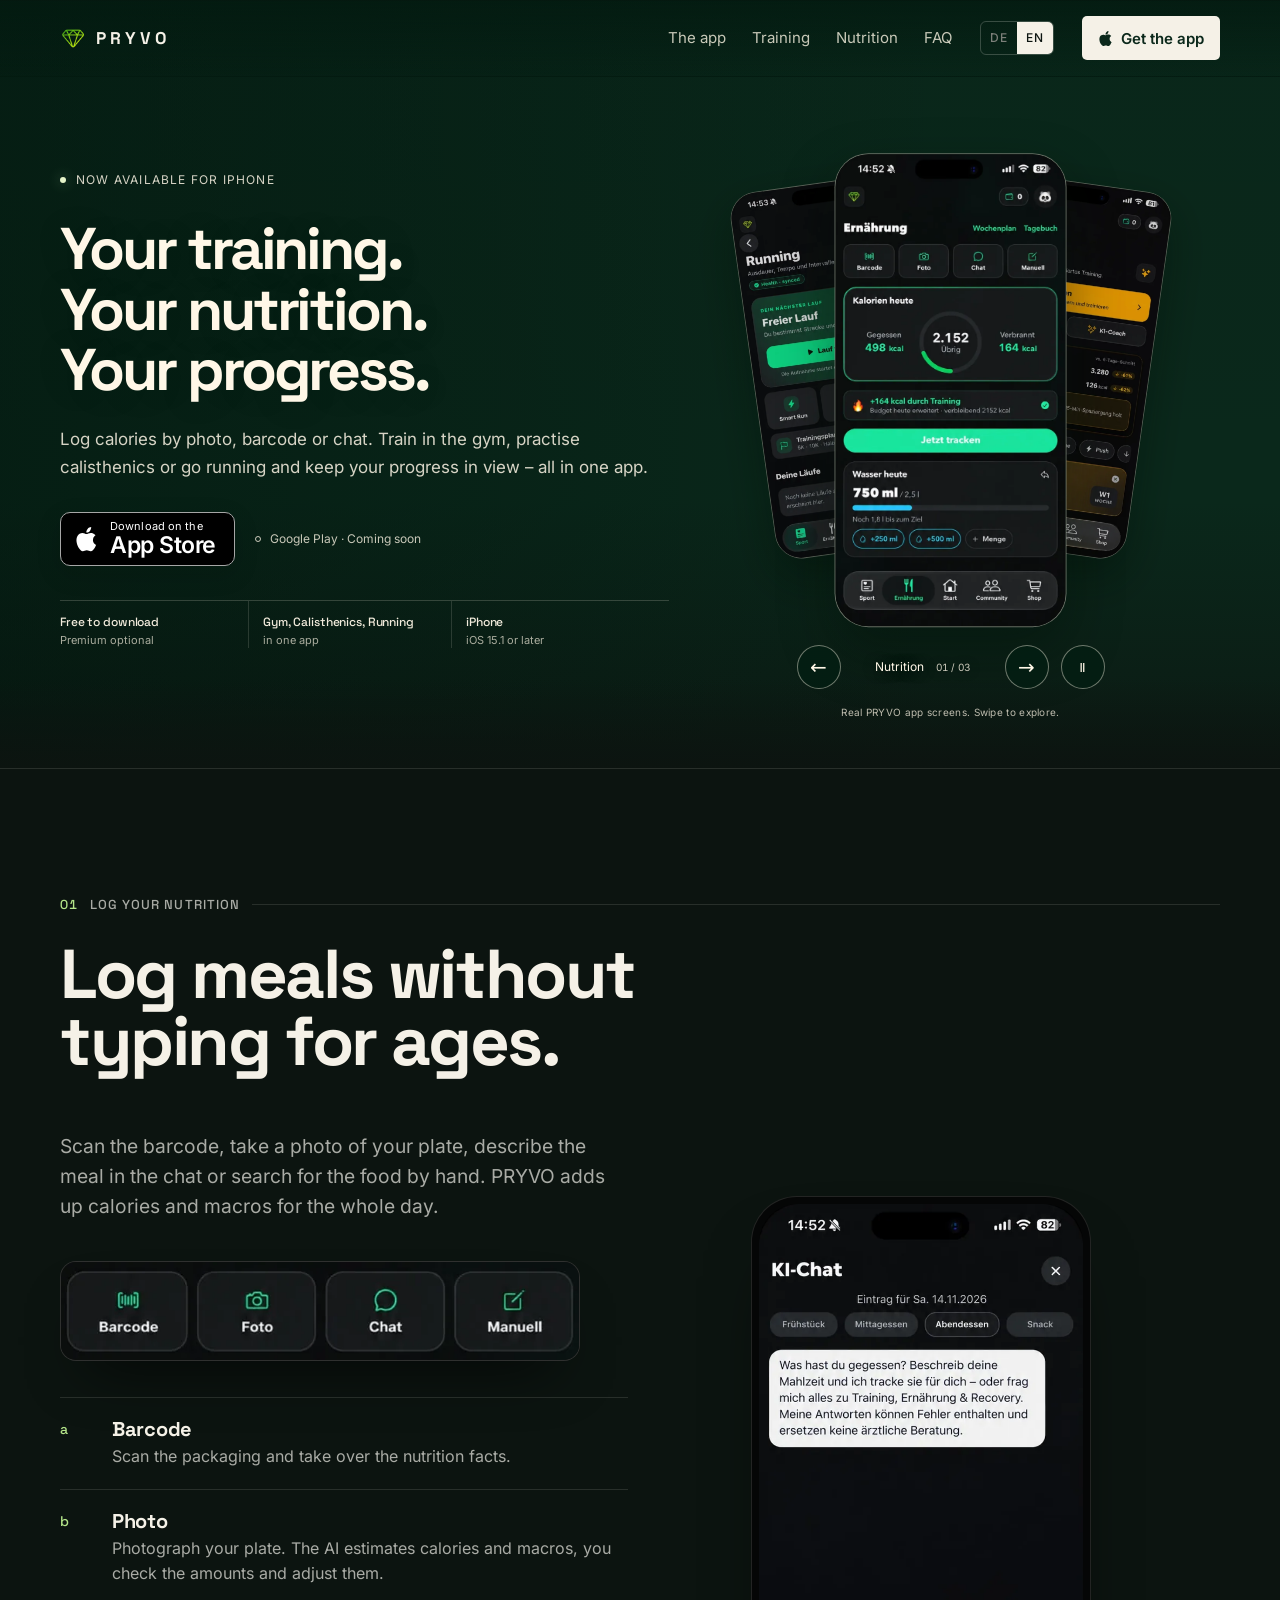
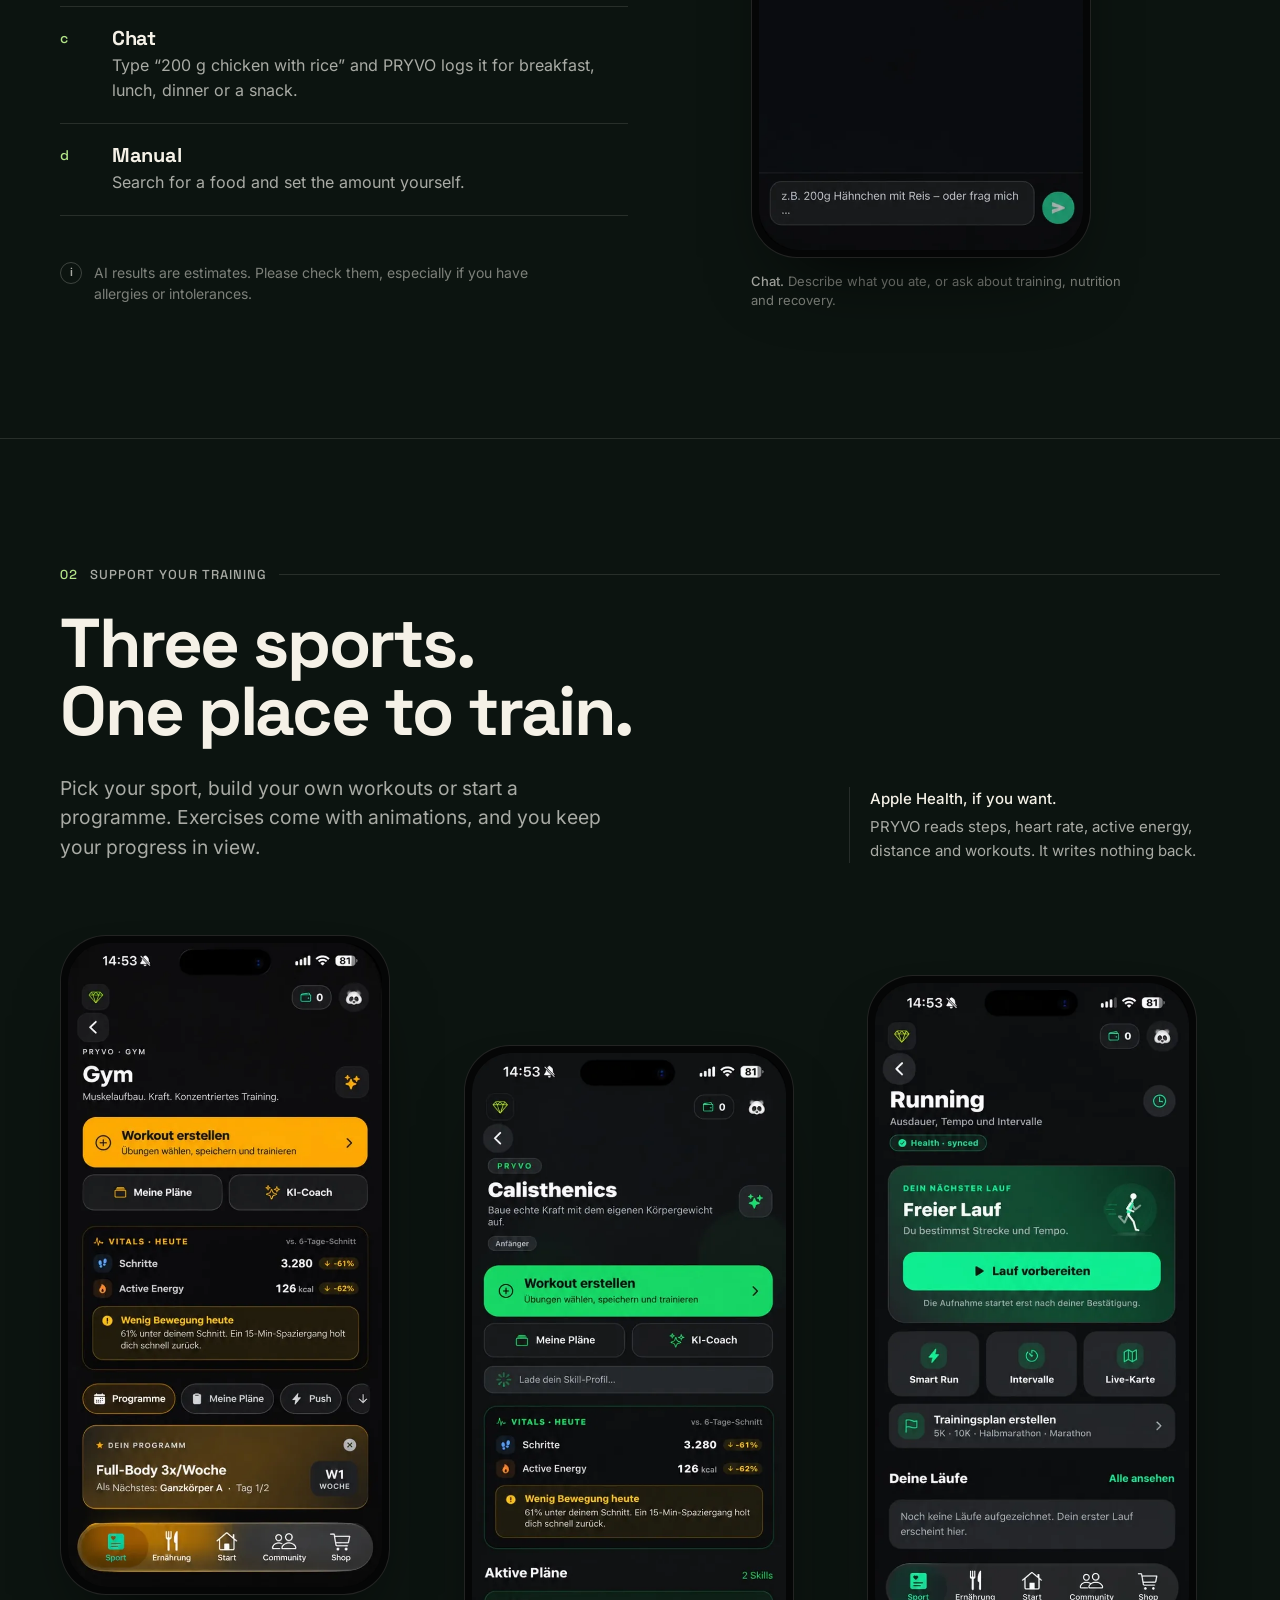
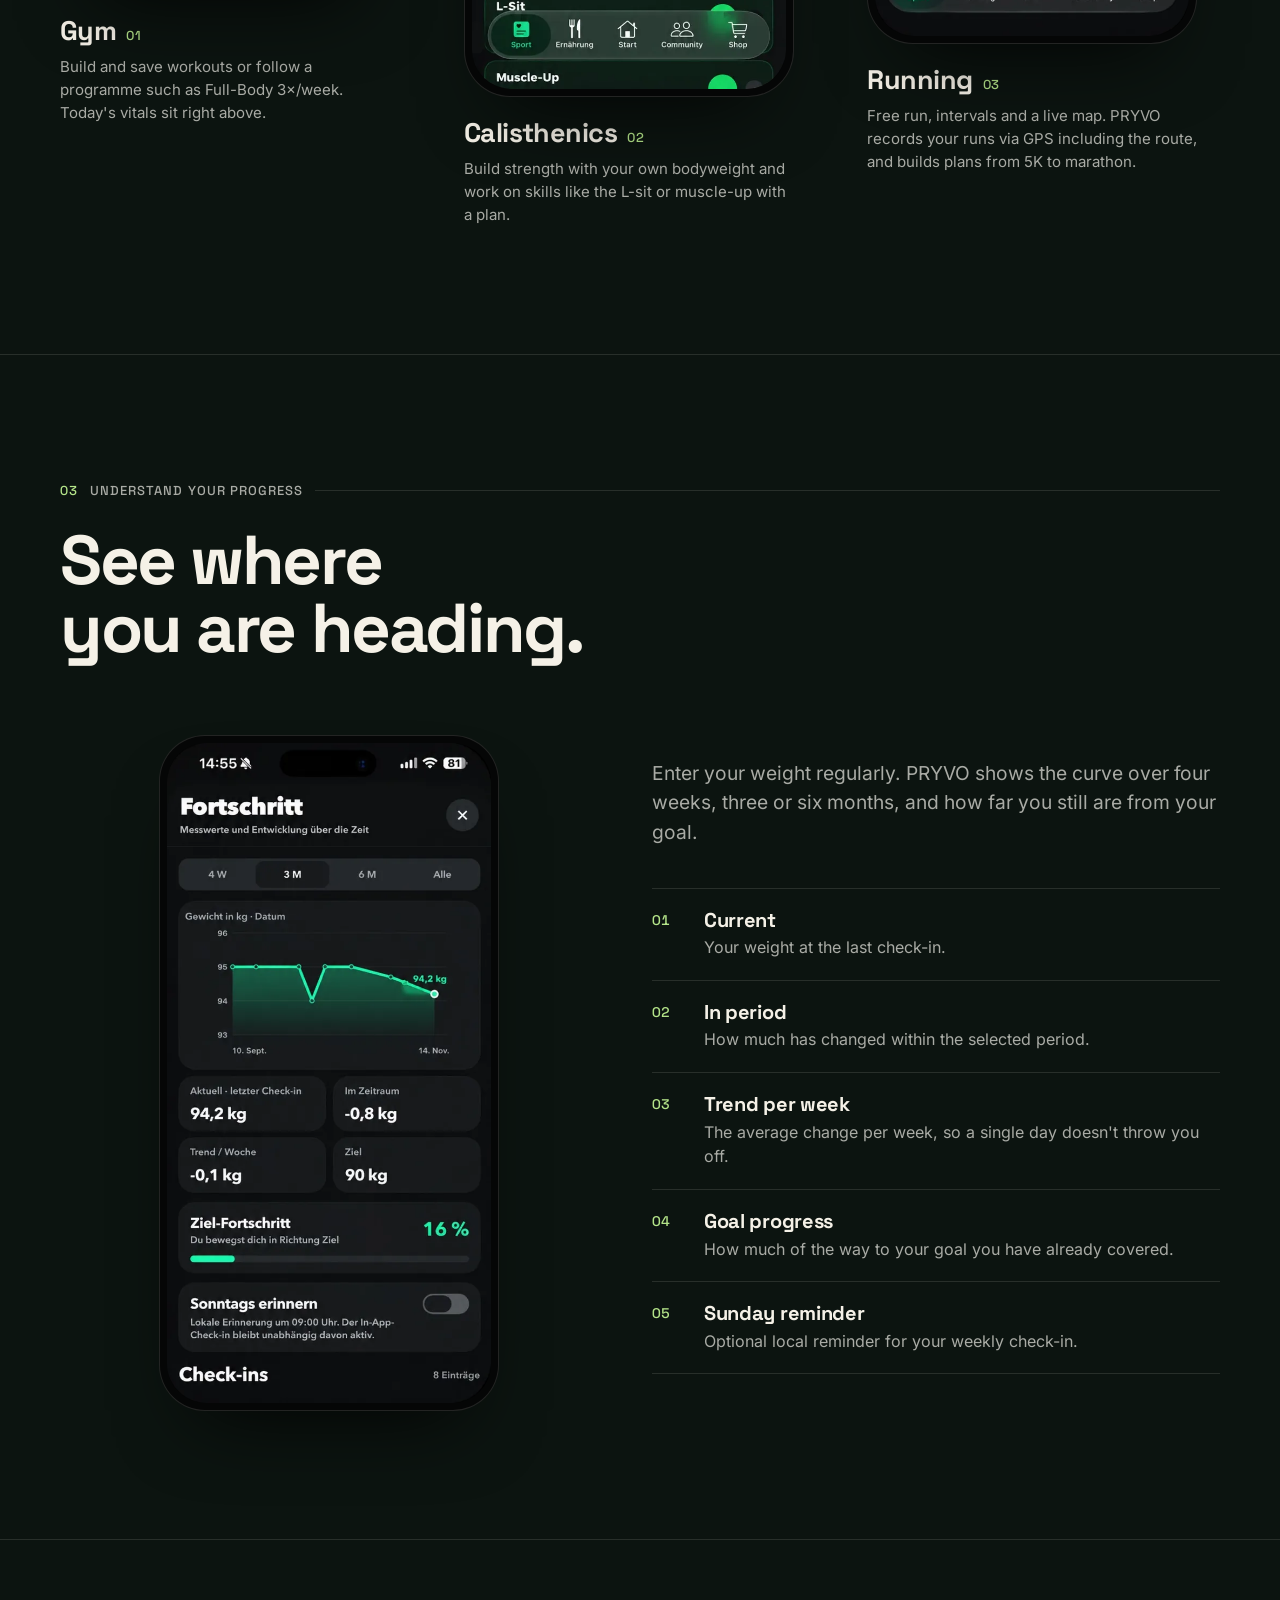
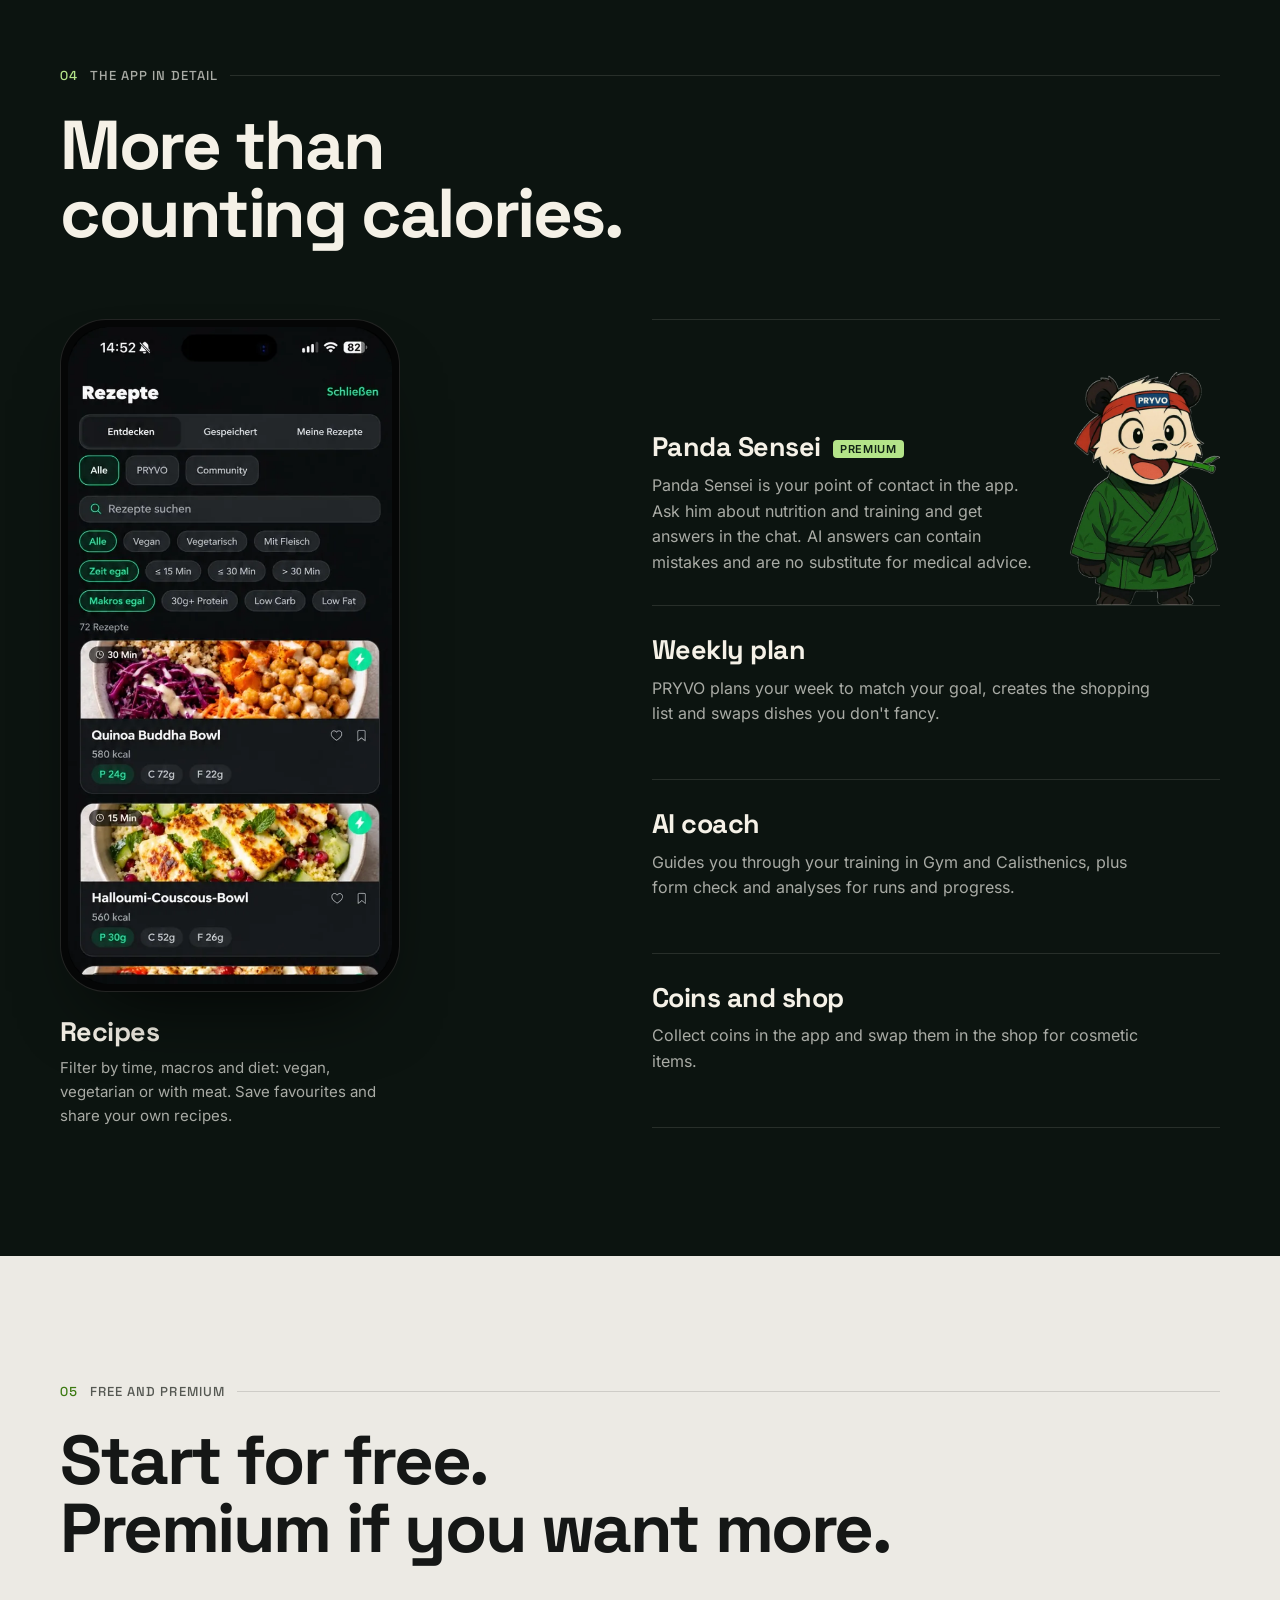
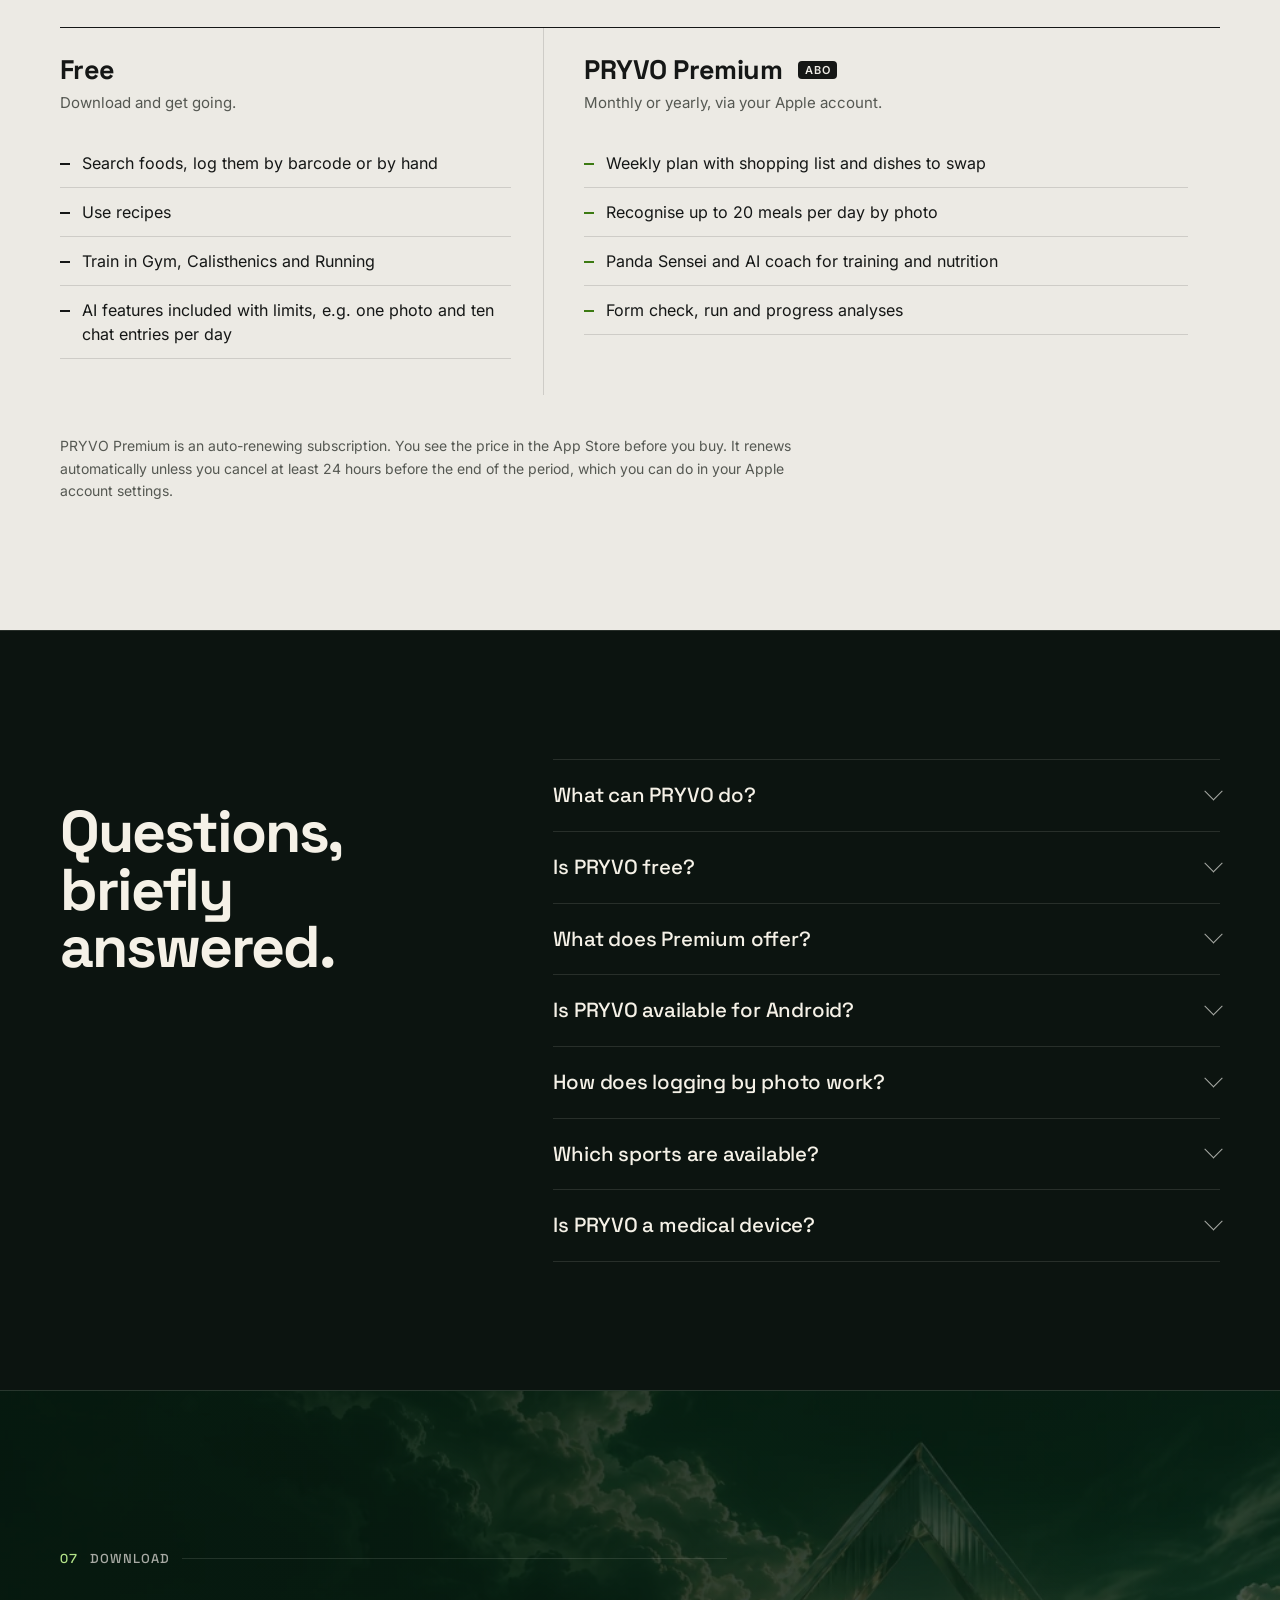
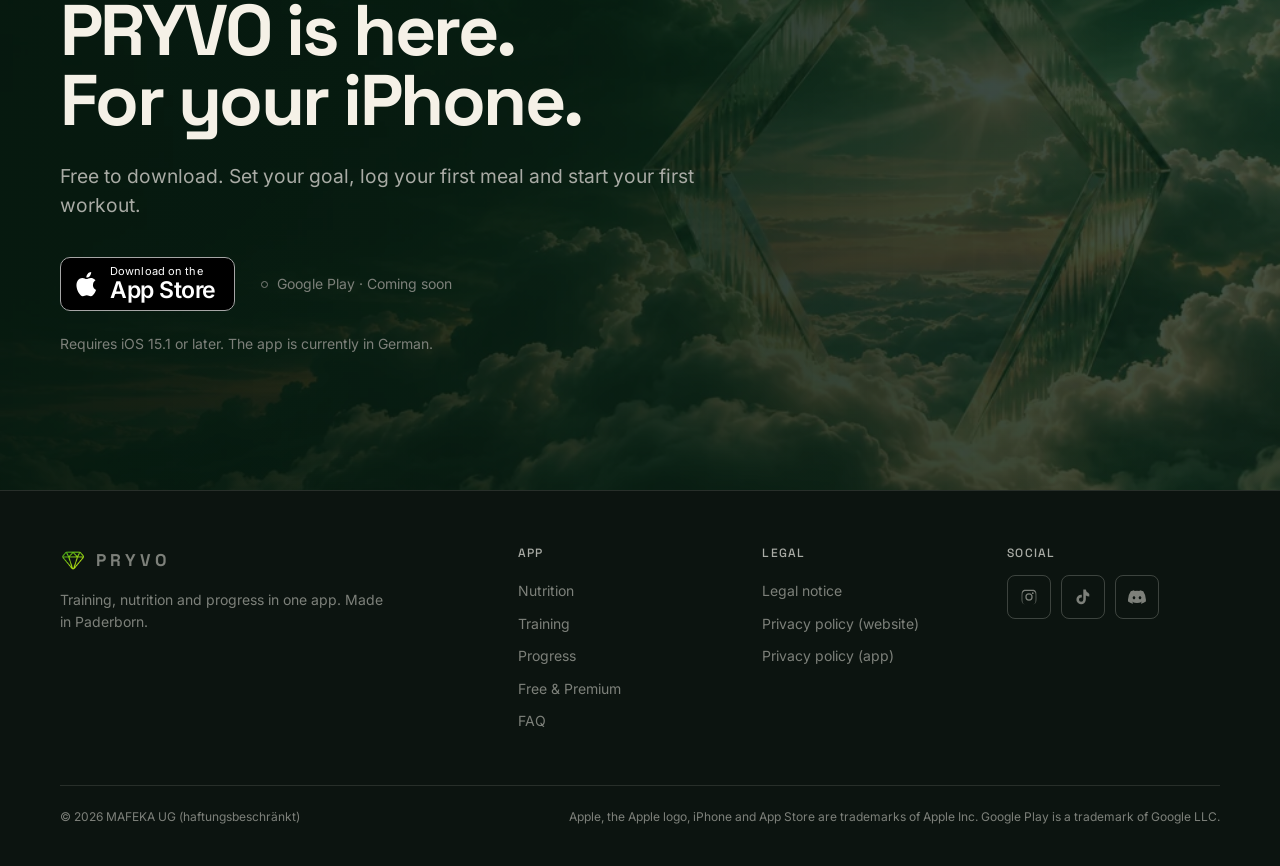
==== en/index.html @ effc39ce "Improve multilingual SEO, canonical URLs and structured app data" ====
<!DOCTYPE html><html lang="en"><head>
<meta charset="UTF-8">
<meta name="viewport" content="width=device-width, initial-scale=1">
<title>PRYVO: Calorie Counter &amp; Workout Planner | iPhone App</title>
<meta name="description" content="Log food by photo, barcode or chat. Train in the gym, practise calisthenics and track your runs and progress. Download PRYVO free for iPhone. App in German.">
<meta name="author" content="MAFEKA UG (haftungsbeschränkt)">
<meta name="theme-color" content="#0a281b">
<meta name="apple-itunes-app" content="app-id=6797687805">



<link rel="preload" as="font" type="font/woff2" href="/assets/fonts/space-grotesk-latin-700-normal.woff2" crossorigin="">
<link rel="preload" as="font" type="font/woff2" href="/assets/fonts/inter-latin-400-normal.woff2" crossorigin="">
<link rel="preload" as="image" href="/assets/img/app/ernaehrung.webp" fetchpriority="high">
<link rel="preload" as="image" href="/assets/img/hero/pryvo-sky-1672.webp" media="(min-width: 861px)" fetchpriority="high">
<link rel="preload" as="image" href="/assets/img/hero/pryvo-sky-1000.webp" media="(max-width: 860px)" fetchpriority="high">
<meta property="og:type" content="website">
<meta property="og:site_name" content="PRYVO">
<meta property="og:url" content="https://pryvo.de/en/">
<meta property="og:title" content="PRYVO: Calorie Counter &amp; Workout Planner | iPhone App">
<meta property="og:description" content="Log food by photo, barcode or chat. Train in the gym, practise calisthenics and track your runs and progress. Download PRYVO free for iPhone. App in German.">
<meta property="og:image" content="https://pryvo.de/assets/img/og-image.jpg">
<meta property="og:image:width" content="1200">
<meta property="og:image:height" content="630">
<meta property="og:image:alt" content="PRYVO app for nutrition, training and progress">
<meta property="og:locale" content="en_US">
<meta property="og:locale:alternate" content="de_DE">
<meta name="twitter:card" content="summary_large_image">
<meta name="twitter:title" content="PRYVO: Calorie Counter &amp; Workout Planner | iPhone App">
<meta name="twitter:description" content="Log food by photo, barcode or chat. Train in the gym, practise calisthenics and track your runs and progress. Download PRYVO free for iPhone. App in German.">
<meta name="twitter:image" content="https://pryvo.de/assets/img/og-image.jpg">
<link rel="icon" type="image/webp" href="/assets/img/logo.webp">
<link rel="apple-touch-icon" href="/assets/img/apple-touch-icon.png">
<script type="application/ld+json">
{
  "@context": "https://schema.org",
  "@graph": [
    {
      "@type": "Organization",
      "@id": "https://pryvo.de/#org",
      "name": "PRYVO",
      "legalName": "MAFEKA UG (haftungsbeschränkt)",
      "url": "https://pryvo.de/",
      "logo": "https://pryvo.de/assets/img/logo.png",
      "sameAs": [
        "https://www.instagram.com/pryvo.app/",
        "https://www.tiktok.com/@pryvo.app",
        "https://apps.apple.com/de/app/pryvo/id6797687805"
      ]
    },
    {
      "@type": "WebSite",
      "@id": "https://pryvo.de/#website",
      "url": "https://pryvo.de/",
      "name": "PRYVO",
      "inLanguage": [
        "de-DE",
        "en"
      ],
      "publisher": {
        "@id": "https://pryvo.de/#org"
      }
    },
    {
      "@type": "MobileApplication",
      "@id": "https://pryvo.de/#app",
      "name": "PRYVO",
      "alternateName": "PRYVO – Kalorien, Training & KI-Coach",
      "operatingSystem": "iOS 15.1+",
      "applicationCategory": "HealthApplication",
      "description": "Log calories and meals and train in the gym, calisthenics or running. PRYVO brings nutrition, training and progress into one iPhone app. The app is currently in German.",
      "url": "https://pryvo.de/",
      "downloadUrl": "https://apps.apple.com/de/app/pryvo/id6797687805",
      "installUrl": "https://apps.apple.com/de/app/pryvo/id6797687805",
      "image": "https://pryvo.de/assets/img/og-image.jpg",
      "screenshot": [
        "https://pryvo.de/assets/img/app/ernaehrung.webp",
        "https://pryvo.de/assets/img/app/gym.webp",
        "https://pryvo.de/assets/img/app/fortschritt.webp"
      ],
      "offers": {
        "@type": "Offer",
        "price": "0",
        "priceCurrency": "EUR"
      },
      "publisher": {
        "@id": "https://pryvo.de/#org"
      },
      "inLanguage": "de"
    },
    {
      "@type": "WebPage",
      "@id": "https://pryvo.de/en/#webpage",
      "url": "https://pryvo.de/en/",
      "name": "PRYVO: Calorie Counter & Workout Planner | iPhone App",
      "description": "Log food by photo, barcode or chat. Train in the gym, practise calisthenics and track your runs and progress. Download PRYVO free for iPhone. App in German.",
      "inLanguage": "en",
      "isPartOf": {
        "@id": "https://pryvo.de/#website"
      },
      "about": {
        "@id": "https://pryvo.de/#app"
      },
      "publisher": {
        "@id": "https://pryvo.de/#org"
      }
    },
    {
      "@type": "FAQPage",
      "@id": "https://pryvo.de/en/#faq",
      "inLanguage": "en",
      "mainEntity": [
        {
          "@type": "Question",
          "name": "What can PRYVO do?",
          "acceptedAnswer": {
            "@type": "Answer",
            "text": "PRYVO brings nutrition and training into one app. You log meals by barcode, photo, chat or by hand, train in Gym, Calisthenics or Running and see how your weight and goals develop."
          }
        },
        {
          "@type": "Question",
          "name": "Is PRYVO free?",
          "acceptedAnswer": {
            "@type": "Answer",
            "text": "Yes. PRYVO is free to download. Searching foods, logging by barcode or by hand, using recipes and training work without a subscription. AI features are included with limits, for example one photo and ten chat entries per day."
          }
        },
        {
          "@type": "Question",
          "name": "What does Premium offer?",
          "acceptedAnswer": {
            "@type": "Answer",
            "text": "The weekly plan with shopping list and dishes to swap, recognition of up to 20 meals per day by photo, Panda Sensei and the AI coach for training and nutrition, plus form check, run and progress analyses. Premium is a monthly or yearly subscription; you see the price in the App Store before you buy."
          }
        },
        {
          "@type": "Question",
          "name": "Is PRYVO available for Android?",
          "acceptedAnswer": {
            "@type": "Answer",
            "text": "PRYVO is currently available for iPhone. The Android version for Google Play is coming soon."
          }
        },
        {
          "@type": "Question",
          "name": "How does logging by photo work?",
          "acceptedAnswer": {
            "@type": "Answer",
            "text": "You take a photo of your plate, the AI recognises the meal and estimates calories and macros. The result is an estimate: check the amounts and adjust them if needed, especially if you have allergies or intolerances. One photo per day is included for free, up to 20 with Premium."
          }
        },
        {
          "@type": "Question",
          "name": "Which sports are available?",
          "acceptedAnswer": {
            "@type": "Answer",
            "text": "Currently Gym, Calisthenics and Running. PRYVO records runs via GPS including the route."
          }
        },
        {
          "@type": "Question",
          "name": "Is PRYVO a medical device?",
          "acceptedAnswer": {
            "@type": "Answer",
            "text": "No. PRYVO is not a medical device and does not replace medical advice. Please note: the app itself is currently in German."
          }
        }
      ]
    }
  ]
}
</script>
<style>
@font-face{font-family:'Space Grotesk';src:url('/assets/fonts/space-grotesk-latin-500-normal.woff2') format('woff2');font-weight:500;font-display:swap}
@font-face{font-family:'Space Grotesk';src:url('/assets/fonts/space-grotesk-latin-700-normal.woff2') format('woff2');font-weight:700;font-display:swap}
@font-face{font-family:'Inter';src:url('/assets/fonts/inter-latin-400-normal.woff2') format('woff2');font-weight:400;font-display:swap}
@font-face{font-family:'Inter';src:url('/assets/fonts/inter-latin-500-normal.woff2') format('woff2');font-weight:500;font-display:swap}
@font-face{font-family:'Inter';src:url('/assets/fonts/inter-latin-600-normal.woff2') format('woff2');font-weight:600;font-display:swap}

:root{
  --bg:#0e0f0f;--bg2:#141615;--panel:#191b1a;
  --ink:#eceae4;--ink2:#a9aba5;--ink3:#7d807a;
  --rule:rgba(236,234,228,.12);--rule2:rgba(236,234,228,.22);
  --green:#9be15d;--green-ink:#0e1a05;
  --paper:#eceae4;--paper-ink:#151716;--paper-ink2:#555852;--paper-rule:rgba(21,23,22,.14);
  --wrap:1240px;--gut:clamp(20px,4vw,40px);
  --display:'Space Grotesk',system-ui,sans-serif;--text:'Inter',system-ui,-apple-system,sans-serif;
}
*{box-sizing:border-box;margin:0;padding:0}
html{scroll-behavior:smooth;-webkit-text-size-adjust:100%}
body{background:var(--bg);color:var(--ink);font-family:var(--text);font-size:17px;line-height:1.6;-webkit-font-smoothing:antialiased;text-rendering:optimizeLegibility}
img{display:block;max-width:100%;height:auto}
a{color:inherit}
:focus-visible{outline:2px solid var(--green);outline-offset:3px;border-radius:4px}
.skip{position:absolute;left:-9999px;top:8px;background:var(--green);color:var(--green-ink);padding:10px 14px;border-radius:6px;z-index:100;font-weight:600;text-decoration:none}
.skip:focus{left:12px}
.wrap{max-width:var(--wrap);margin:0 auto;padding:0 var(--gut)}
.grid{display:grid;grid-template-columns:repeat(12,minmax(0,1fr));column-gap:24px}

/* type */
.label{display:flex;align-items:baseline;gap:12px;font:500 13px/1.2 var(--display);letter-spacing:.08em;text-transform:uppercase;color:var(--ink2)}
.label b{font-weight:500;color:var(--green);font-variant-numeric:tabular-nums}
.label::after{content:"";flex:1;height:1px;background:var(--rule);transform:translateY(-4px)}
h1,h2,h3{font-family:var(--display);font-weight:700;letter-spacing:-.035em;line-height:.98}
h2{font-size:clamp(38px,5.4vw,76px);margin-top:28px}
h3{font-size:clamp(22px,2.1vw,28px);letter-spacing:-.02em;line-height:1.1}
.lead{font-size:clamp(18px,1.5vw,20px);line-height:1.55;color:var(--ink2);max-width:34em}
.cap{font-size:13px;line-height:1.45;color:var(--ink3);margin-top:14px;max-width:30em}
.cap strong{color:var(--ink2);font-weight:500}
.tag{display:inline-block;font:600 11px/1 var(--text);letter-spacing:.06em;text-transform:uppercase;color:var(--green-ink);background:var(--green);padding:4px 7px 3px;border-radius:4px;vertical-align:3px;margin-left:6px}

/* header */
.top{position:sticky;top:0;z-index:50;background:var(--bg);border-bottom:1px solid transparent;transition:border-color .3s}
.top.scrolled{border-bottom-color:var(--rule)}
.top .wrap{display:flex;align-items:center;gap:28px;height:68px}
.brand{display:flex;align-items:center;gap:10px;text-decoration:none;font:700 17px/1 var(--display);letter-spacing:.24em}
.brand img{width:26px;height:26px}
.nav{display:flex;gap:26px;margin-left:auto}
.nav a{text-decoration:none;font-size:15px;color:var(--ink2);padding:6px 0;position:relative;transition:color .2s}
.nav a::after{content:"";position:absolute;left:0;right:0;bottom:0;height:1px;background:var(--green);transform:scaleX(0);transform-origin:left;transition:transform .25s}
.nav a:hover,.nav a:focus-visible{color:var(--ink)}
.nav a:hover::after{transform:scaleX(1)}
.lang{display:flex;border:1px solid var(--rule2);border-radius:6px;overflow:hidden}
.lang button{background:none;border:0;color:var(--ink3);font:500 12px/1 var(--text);letter-spacing:.06em;padding:8px 9px;cursor:pointer;min-width:36px;min-height:32px}
.lang button[aria-pressed="true"]{background:var(--ink);color:var(--bg)}
.btn{display:inline-flex;align-items:center;gap:8px;background:var(--green);color:var(--green-ink);font:600 15px/1 var(--text);text-decoration:none;padding:12px 16px;border-radius:8px;min-height:44px;transition:background .2s,transform .2s}
.btn:hover{background:#b2ec7d}
.btn svg{width:15px;height:15px}
.m-extra{display:none}
.menu-btn{display:none;margin-left:auto;background:none;border:1px solid var(--rule2);color:var(--ink);border-radius:8px;width:44px;height:44px;cursor:pointer}
.menu-btn span{display:block;width:18px;height:1.5px;background:currentColor;margin:4px auto;transition:transform .25s}
.menu-btn[aria-expanded="true"] span:first-child{transform:translateY(2.75px) rotate(45deg)}
.menu-btn[aria-expanded="true"] span:last-child{transform:translateY(-2.75px) rotate(-45deg)}

/* app store badge + android status */
.store{display:flex;flex-wrap:wrap;align-items:center;gap:14px 26px}
.badge{display:inline-flex;align-items:center;gap:10px;background:#000;color:#fff;border:1px solid #a6a6a6;border-radius:10px;padding:8px 18px 8px 13px;text-decoration:none;min-height:54px;transition:border-color .2s,transform .2s}
.badge:hover{border-color:#fff}
.badge svg{width:26px;height:30px;fill:#fff;flex:none}
.badge span{display:flex;flex-direction:column;font-family:-apple-system,'SF Pro Display','Inter',sans-serif;line-height:1}
.badge small{font-size:11px;letter-spacing:.01em}
.badge strong{font-size:23px;font-weight:600;letter-spacing:-.02em;margin-top:2px}
.android{display:flex;align-items:center;gap:9px;font-size:14px;color:var(--ink3)}
.android i{width:7px;height:7px;border-radius:50%;border:1.5px solid var(--ink3);flex:none}

/* phones */
.phone{position:relative;background:#050606;border:1px solid rgba(236,234,228,.13);border-radius:clamp(30px,3.6vw,46px);padding:clamp(5px,.55vw,8px);box-shadow:0 40px 80px -40px rgba(0,0,0,.9)}
.phone img{width:100%;border-radius:calc(clamp(30px,3.6vw,46px) - clamp(5px,.55vw,8px))}
.detail{border-radius:16px;overflow:hidden;border:1px solid rgba(236,234,228,.13);background:#121413;box-shadow:0 30px 60px -30px rgba(0,0,0,.9)}

/* hero */
.hero{padding:clamp(48px,7vw,96px) 0 clamp(72px,9vw,128px)}
.hero .grid{align-items:center}
.hero-txt{grid-column:1/9}
.kicker{display:flex;align-items:center;gap:10px;font-size:14px;color:var(--ink2);margin-bottom:28px}
.kicker i{width:8px;height:8px;border-radius:50%;background:var(--green)}
h1{font-size:clamp(44px,5.7vw,86px)}
h1 span{display:block}
h1 span:last-child{color:var(--green)}
.hero .lead{margin:30px 0 40px}
.facts{display:grid;grid-template-columns:repeat(3,auto);justify-content:start;gap:0;margin-top:52px;border-top:1px solid var(--rule)}
.facts div{padding:16px 28px 0 0;margin-right:28px;font-size:14px;color:var(--ink3);line-height:1.4;border-right:1px solid var(--rule)}
.facts div:last-child{border-right:0}
.facts b{display:block;font:500 15px/1.3 var(--display);color:var(--ink);letter-spacing:-.01em;margin-bottom:2px}
.hero-media{grid-column:9/13;position:relative;padding:0 0 70px}
.hero-media .phone{width:min(100%,370px);margin-left:auto}
.hero-media .detail{position:absolute;left:-40%;bottom:0;width:86%}
.hero-media .cap{position:absolute;right:0;bottom:-46px;text-align:right}

/* chapters */
.chapter{padding:clamp(80px,10vw,150px) 0;border-top:1px solid var(--rule)}
.ch-head{grid-column:1/13}
.rows{list-style:none;border-top:1px solid var(--rule)}
.rows li{display:grid;grid-template-columns:36px 1fr;gap:4px 16px;padding:20px 0;border-bottom:1px solid var(--rule)}
.rows li>span{font:500 14px/1.6 var(--display);color:var(--green);font-variant-numeric:tabular-nums}
.rows h3{font-size:20px;letter-spacing:-.015em}
.rows p{grid-column:2;color:var(--ink2);font-size:16px;line-height:1.55}

/* 01 */
.c1 .ch-txt{grid-column:1/7;margin-top:56px}
.c1 .ch-txt .detail{margin:0 0 36px;max-width:520px}
.c1 .ch-media{grid-column:8/12;margin-top:120px}
.c1 .ch-media .phone{width:min(100%,340px)}
.note{display:flex;gap:12px;margin-top:28px;padding-top:18px;font-size:14px;color:var(--ink3);line-height:1.5;max-width:34em}
.note::before{content:"i";flex:none;width:20px;height:20px;border:1px solid var(--rule2);border-radius:50%;font:600 11px/18px var(--text);text-align:center;color:var(--ink2)}

/* 02 */
.c2 .lead{grid-column:1/7;margin-top:28px}
.c2 .aside{grid-column:9/13;margin-top:34px;font-size:15px;color:var(--ink2);border-left:1px solid var(--rule);padding-left:20px;align-self:end}
.c2 .aside strong{display:block;color:var(--ink);font-weight:500;margin-bottom:4px}
.sports{grid-column:1/13;display:grid;grid-template-columns:repeat(3,1fr);gap:clamp(24px,4vw,64px);margin-top:72px;align-items:start}
.sports figure:nth-child(2){margin-top:110px}
.sports figure:nth-child(3){margin-top:40px}
.sports .phone{width:min(100%,330px)}
.sports figcaption{margin-top:22px;max-width:330px}
.sports figcaption h3{display:flex;align-items:baseline;gap:10px}
.sports figcaption h3 small{font:500 13px/1 var(--display);color:var(--green);letter-spacing:.04em}
.sports figcaption p{color:var(--ink2);font-size:15px;line-height:1.55;margin-top:8px}

/* 03 */
.c3 .split{grid-column:1/13;display:grid;grid-template-columns:repeat(12,minmax(0,1fr));column-gap:24px;margin-top:72px;align-items:start}
.c3 .split .phone{grid-column:2/6;width:min(100%,340px)}
.c3 .c3txt{grid-column:7/13;margin-top:24px}
.c3 .c3txt .rows{margin-top:40px}

/* detail section */
.c4 .ch-head h2{max-width:11em}
.c4 .recipes{grid-column:1/6;margin-top:72px}
.c4 .recipes .phone{width:min(100%,340px)}
.c4 .side{grid-column:7/13;margin-top:72px;display:grid;gap:0}
.item{padding:30px 0;border-top:1px solid var(--rule)}
.item:last-child{border-bottom:1px solid var(--rule)}
.item p{color:var(--ink2);font-size:16px;margin-top:10px;max-width:32em}
.sensei{display:grid;grid-template-columns:1fr 150px;gap:24px;align-items:end}
.sensei img{width:150px;margin-bottom:-30px}
.recipes-txt{margin-top:26px;max-width:340px}
.recipes-txt p{color:var(--ink2);font-size:15px;margin-top:8px}

/* light section */
.paper{background:var(--paper);color:var(--paper-ink);padding:clamp(80px,10vw,140px) 0}
.paper .label{color:var(--paper-ink2)}
.paper .label b{color:#3c7a12}
.paper .label::after{background:var(--paper-rule)}
.paper h2{max-width:13em}
.plans{grid-column:1/13;display:grid;grid-template-columns:5fr 7fr;margin-top:64px;border-top:1px solid var(--paper-ink)}
.plan{padding:28px 32px 36px 0}
.plan+.plan{padding-left:40px;border-left:1px solid var(--paper-rule)}
.plan h3{display:flex;align-items:center;gap:10px}
.plan .sub{color:var(--paper-ink2);font-size:15px;margin-top:6px}
.plan ul{list-style:none;margin-top:24px}
.plan li{display:grid;grid-template-columns:22px 1fr;padding:12px 0;border-bottom:1px solid var(--paper-rule);font-size:16px;line-height:1.5}
.plan li::before{content:"";width:10px;height:1.5px;background:var(--paper-ink);margin-top:12px}
.plan.pro li::before{background:#3c7a12;height:2px}
.plan .tag{background:var(--paper-ink);color:var(--paper)}
.fine{grid-column:1/9;margin-top:40px;font-size:14px;line-height:1.6;color:var(--paper-ink2)}

/* faq */
.faq .ch-head{grid-column:1/5}
.faq .ch-head h2{font-size:clamp(38px,4.6vw,64px)}
.faq-list{grid-column:6/13;border-top:1px solid var(--rule)}
details{border-bottom:1px solid var(--rule)}
summary{list-style:none;cursor:pointer;display:flex;justify-content:space-between;align-items:center;gap:20px;padding:22px 0;font:500 clamp(18px,1.6vw,21px)/1.3 var(--display);letter-spacing:-.01em;min-height:44px}
summary::-webkit-details-marker{display:none}
summary::after{content:"";flex:none;width:12px;height:12px;border-right:1.5px solid var(--ink2);border-bottom:1.5px solid var(--ink2);transform:rotate(45deg) translate(-3px,-3px);transition:transform .25s}
details[open] summary::after{transform:rotate(225deg) translate(-3px,-3px)}
summary:hover{color:var(--green)}
details p{color:var(--ink2);padding:0 40px 24px 0;max-width:40em}

/* closing */
.closing{padding:clamp(80px,10vw,150px) 0 clamp(60px,8vw,110px);border-top:1px solid var(--rule)}
.closing .grid{align-items:center}
.closing .cl-txt{grid-column:1/8}
.closing h2{font-size:clamp(44px,5.6vw,84px)}
.closing .lead{margin:26px 0 36px}
.closing .small{margin-top:22px;font-size:14px;color:var(--ink3)}
.gem-stage{grid-column:8/13;position:relative;aspect-ratio:1/1;display:flex;align-items:center;justify-content:center}
.gem-stage canvas{position:absolute;inset:0;width:100%;height:100%;display:none}
.gem-stage.gl canvas{display:block}
.gem-stage.gl svg{display:none}
.gem-stage svg{position:relative;width:78%;height:78%;overflow:visible}

/* footer */
footer{border-top:1px solid var(--rule);padding:56px 0 40px;font-size:14px;color:var(--ink3)}
.f-grid{display:grid;grid-template-columns:2fr 1fr 1fr 1fr;gap:32px}
footer h4{font:500 12px/1 var(--display);letter-spacing:.1em;text-transform:uppercase;color:var(--ink2);margin-bottom:16px}
footer nav a,footer .f-col a{display:block;text-decoration:none;padding:5px 0;color:var(--ink3);transition:color .2s}
footer a:hover{color:var(--ink)}
.f-brand p{margin-top:16px;max-width:24em;line-height:1.55}
.socials{display:flex;gap:10px}
.socials a{display:flex!important;align-items:center;justify-content:center;width:44px;height:44px;border:1px solid var(--rule2);border-radius:8px;padding:0!important}
.socials svg{width:18px;height:18px;fill:currentColor}
.f-bottom{display:flex;flex-wrap:wrap;justify-content:space-between;gap:12px;margin-top:48px;padding-top:22px;border-top:1px solid var(--rule);font-size:12px;line-height:1.5}

/* reveal */
.rv{opacity:0;transform:translateY(16px);transition:opacity .7s ease,transform .7s cubic-bezier(.2,.7,.2,1)}
.rv.in{opacity:1;transform:none}
.rv.d1{transition-delay:.08s}.rv.d2{transition-delay:.16s}
@media (prefers-reduced-motion:reduce){
  html{scroll-behavior:auto}
  .rv{opacity:1;transform:none;transition:none}
  *{transition:none!important}
}

/* responsive */
@media (max-width:1080px){
  .nav{gap:18px}
  .hero-txt{grid-column:1/13}
  .hero-media{grid-column:1/13;margin-top:64px;padding-bottom:0;display:grid;grid-template-columns:repeat(12,minmax(0,1fr));column-gap:24px;align-items:end}
  .hero-media .phone{grid-column:5/11;grid-row:1;width:100%;margin:0}
  .hero-media .detail{position:static;grid-column:1/7;grid-row:1;width:auto;margin-bottom:48px;z-index:2;margin-right:-30%}
  .hero-media .cap{position:static;grid-column:1/13;text-align:left;margin-top:18px}
  .c1 .ch-txt{grid-column:1/8}
  .c1 .ch-media{grid-column:8/13;margin-top:180px}
  .c2 .lead{grid-column:1/10}
  .c2 .aside{grid-column:1/10}
  .c3 .split .phone{grid-column:1/6}
  .c3 .c3txt{grid-column:7/13;margin-top:0}
  .c4 .recipes{grid-column:1/6}
  .faq .ch-head,.faq-list{grid-column:1/13}
  .faq-list{margin-top:44px}
}
@media (max-width:860px){
  .nav,.top .btn,.top .lang{display:none}
  .menu-btn{display:block}
  .top.open .nav{display:flex;flex-direction:column;gap:0;position:absolute;left:0;right:0;top:68px;background:var(--bg);border-bottom:1px solid var(--rule);padding:8px var(--gut) 20px}
  .top.open .nav a{padding:14px 0;font-size:18px;border-bottom:1px solid var(--rule)}
  .top.open .nav a::after{display:none}
  .top.open .m-extra{display:flex}
  .m-extra{display:none;align-items:center;justify-content:space-between;padding-top:18px}
  .m-extra .lang{display:flex}
  .c1 .ch-txt,.c1 .ch-media{grid-column:1/13}
  .c1 .ch-media{margin-top:56px}
  .c1 .ch-media .phone{margin:0 auto}
  .sports{display:flex;overflow-x:auto;scroll-snap-type:x mandatory;scroll-padding-inline:var(--gut);gap:20px;margin:56px calc(-1*var(--gut)) 0;padding:0 var(--gut) 12px;scrollbar-width:thin}
  .sports figure{flex:0 0 74%;scroll-snap-align:start;margin-top:0!important}
  .c3 .split .phone,.c3 .c3txt{grid-column:1/13}
  .c3 .split .phone{width:min(78%,330px);margin:0 auto}
  .c3 .c3txt{margin-top:48px}
  .c4 .recipes,.c4 .side{grid-column:1/13}
  .c4 .recipes .phone{width:min(80%,340px)}
  .plans{grid-template-columns:1fr}
  .plan+.plan{padding-left:0;border-left:0;border-top:1px solid var(--paper-rule)}
  .fine{grid-column:1/13}
  .closing .cl-txt,.gem-stage{grid-column:1/13}
  .gem-stage{max-width:380px;width:100%;margin:40px auto 0}
  .f-grid{grid-template-columns:1fr 1fr}
  .f-brand{grid-column:1/3}
}
@media (max-width:560px){
  body{font-size:16px}
  .facts{grid-template-columns:1fr;border-top:0}
  .facts div{border-right:0;border-top:1px solid var(--rule);padding:12px 0;margin:0}
  .hero-media .phone{grid-column:3/13}
  .hero-media .detail{grid-column:1/9;margin-right:-40%}
  .sports figure{flex-basis:82%}
  .sensei{grid-template-columns:1fr 96px}
  .sensei img{width:96px;margin-bottom:-30px}
  .badge strong{font-size:21px}
}
</style>
<link rel="stylesheet" href="/assets/css/sky-hero.css?v=20261115-1">
<script src="/assets/js/sky-carousel.js?v=20261115-1" defer=""></script>
<link rel="stylesheet" href="/assets/css/seo-language.css?v=20261116-1"><script src="/assets/js/site-language.js?v=20261116-1" defer=""></script><meta name="robots" content="index,follow,max-image-preview:large"><link rel="canonical" href="https://pryvo.de/en/"><link rel="alternate" href="https://pryvo.de/" hreflang="de"><link rel="alternate" href="https://pryvo.de/en/" hreflang="en"><link rel="alternate" href="https://pryvo.de/" hreflang="x-default"></head>
<body>
<a class="skip" href="#main" data-en="Skip to content">Skip to content</a>

<header class="top" id="top">
  <div class="wrap">
    <a class="brand" href="#main" aria-label="PRYVO – back to top" data-en-aria="PRYVO – back to top"><img src="/assets/img/logo.webp" alt="" width="26" height="26">PRYVO</a>
    <nav class="nav" id="nav" aria-label="Main navigation" data-en-aria="Main navigation">
      <a href="#app" data-en="The app">The app</a>
      <a href="#training">Training</a>
      <a href="#ernaehrung" data-en="Nutrition">Nutrition</a>
      <a href="#faq">FAQ</a>
      <div class="m-extra">
        <div class="lang" role="group" aria-label="Language" data-en-aria="Language"><a href="/" hreflang="de" lang="de" data-lang="de">DE</a><a href="/en/" hreflang="en" lang="en" data-lang="en" aria-current="page">EN</a></div>
        <a class="btn" href="https://apps.apple.com/de/app/pryvo/id6797687805" target="_blank" rel="noopener" data-en="Get the app">Get the app</a>
      </div>
    </nav>
    <div class="lang" role="group" aria-label="Language" data-en-aria="Language"><a href="/" hreflang="de" lang="de" data-lang="de">DE</a><a href="/en/" hreflang="en" lang="en" data-lang="en" aria-current="page">EN</a></div>
    <a class="btn" href="https://apps.apple.com/de/app/pryvo/id6797687805" target="_blank" rel="noopener"><svg viewBox="0 0 24 24" fill="currentColor" aria-hidden="true"><path d="M15.53 3.83c.84-1.01 1.4-2.43 1.25-3.83-1.21.05-2.66.8-3.53 1.82-.78.9-1.46 2.34-1.27 3.71 1.34.1 2.71-.69 3.55-1.7zM12.15 6.9c-.95 0-2.42-1.08-3.96-1.04-2.04.03-3.91 1.18-4.96 3.01-2.12 3.68-.55 9.1 1.52 12.09 1.01 1.45 2.2 3.09 3.79 3.04 1.52-.07 2.09-.99 3.94-.99 1.83 0 2.35.99 3.96.95 1.64-.03 2.68-1.48 3.68-2.95 1.16-1.69 1.63-3.33 1.66-3.42-.04-.01-3.18-1.22-3.22-4.86-.03-3.04 2.48-4.49 2.6-4.56-1.43-2.09-3.62-2.32-4.39-2.38-2-.15-3.68 1.09-4.62 1.09z"></path></svg><span data-en="Get the app">Get the app</span></a>
    <button class="menu-btn" type="button" aria-expanded="false" aria-controls="nav" aria-label="Open menu" data-en-aria="Open menu"><span></span><span></span></button>
  </div>
</header>

<main id="main">

<!-- HERO -->
<section class="hero" aria-labelledby="hero-title">
  <picture class="sky-backdrop" aria-hidden="true">
    <source media="(max-width: 860px)" srcset="/assets/img/hero/pryvo-sky-1000.webp">
    <img src="/assets/img/hero/pryvo-sky-1672.webp" width="1672" height="941" alt="" fetchpriority="high" decoding="async">
  </picture>
  <div class="wrap hero-layout">
    <div class="hero-copy">
      <p class="kicker"><i aria-hidden="true"></i><span data-en="Now available for iPhone">Now available for iPhone</span></p>
      <h1 id="hero-title" data-en="<span>Your training.</span><span>Your nutrition.</span><span>Your progress.</span>"><span>Your training.</span><span>Your nutrition.</span><span>Your progress.</span></h1>
      <p class="lead" data-en="Log calories by photo, barcode or chat. Train in the gym, practise calisthenics or go running and keep your progress in view – all in one app.">Log calories by photo, barcode or chat. Train in the gym, practise calisthenics or go running and keep your progress in view – all in one app.</p>
      <div class="store">
        <a class="badge" href="https://apps.apple.com/de/app/pryvo/id6797687805" target="_blank" rel="noopener" aria-label="Download PRYVO on the App Store" data-en-aria="Download PRYVO on the App Store">
          <svg viewBox="0 0 24 28" aria-hidden="true"><path d="M17.56 14.86c-.03-2.86 2.34-4.24 2.44-4.31-1.33-1.95-3.4-2.21-4.14-2.24-1.76-.18-3.44 1.04-4.33 1.04-.9 0-2.27-1.01-3.73-.99-1.92.03-3.69 1.12-4.68 2.84-2 3.46-.51 8.58 1.43 11.39.95 1.37 2.08 2.92 3.56 2.86 1.43-.06 1.97-.92 3.7-.92 1.72 0 2.21.92 3.72.89 1.54-.03 2.51-1.4 3.45-2.78 1.09-1.59 1.54-3.13 1.56-3.21-.03-.01-2.99-1.15-3.02-4.56zM14.72 6.46c.79-.96 1.32-2.28 1.17-3.6-1.13.05-2.5.75-3.31 1.7-.73.84-1.37 2.19-1.2 3.48 1.26.1 2.55-.64 3.34-1.58z"></path></svg>
          <span><small data-en="Download on the">Download on the</small><strong>App Store</strong></span>
        </a>
        <p class="android"><i aria-hidden="true"></i>Google Play · Coming soon</p>
      </div>
      <div class="facts">
        <div><b data-en="Free to download">Free to download</b><span data-en="Premium optional">Premium optional</span></div>
        <div><b>Gym, Calisthenics, Running</b><span data-en="in one app">in one app</span></div>
        <div><b>iPhone</b><span data-en="iOS 15.1 or later">iOS 15.1 or later</span></div>
      </div>
    </div>
    <div class="sky-carousel" data-sky-carousel="" role="region" aria-roledescription="carousel" aria-label="Inside the PRYVO app" data-en-aria="Inside the PRYVO app">
      <div class="sky-stage" role="group" aria-label="App screens: swipe or use the arrow buttons" data-en-aria="App screens: swipe or use the arrow buttons">
        <button class="sky-screen" type="button" data-screen="0" data-name-de="Ernährung" data-name-en="Nutrition" aria-pressed="true" aria-label="View nutrition">
          <img src="/assets/img/app/ernaehrung.webp" width="600" height="1217" alt="PRYVO: nutrition with calories, macros and meal logging" data-en-alt="PRYVO: nutrition with calories, macros and meal logging" fetchpriority="high" decoding="async" draggable="false">
        </button>
        <button class="sky-screen" type="button" data-screen="1" data-name-de="Gym" data-name-en="Gym" aria-pressed="false" aria-label="View gym">
          <img src="/assets/img/app/gym.webp" width="600" height="1232" alt="PRYVO: gym workouts, plans and AI coach" data-en-alt="PRYVO: gym workouts, plans and AI coach" loading="eager" decoding="async" draggable="false">
        </button>
        <button class="sky-screen" type="button" data-screen="2" data-name-de="Running" data-name-en="Running" aria-pressed="false" aria-label="View running">
          <img src="/assets/img/app/running.webp" width="600" height="1249" alt="PRYVO: running with free runs, intervals and a training plan" data-en-alt="PRYVO: running with free runs, intervals and a training plan" loading="eager" decoding="async" draggable="false">
        </button>
      </div>
      <div class="sky-controls">
        <button class="sky-control" type="button" data-step="-1" aria-label="Previous app screen"><span aria-hidden="true">←</span></button>
        <p class="sky-caption"><span data-screen-name="">Nutrition</span><span class="sky-count" data-screen-count="">01 / 03</span></p>
        <button class="sky-control" type="button" data-step="1" aria-label="Next app screen"><span aria-hidden="true">→</span></button>
        <button class="sky-control" type="button" data-action="pause" aria-label="Pause automatic slideshow" aria-pressed="false">Ⅱ</button>
      </div>
      <p class="sky-note" data-en="Real PRYVO app screens. Swipe to explore.">Real PRYVO app screens. Swipe to explore.</p>
      <span class="sky-sr-only" data-carousel-status="" role="status" aria-live="polite" aria-atomic="true"></span>
    </div>
  </div>
</section>


<!-- 01 ERNÄHRUNG -->
<section class="chapter c1" id="ernaehrung" aria-labelledby="h-c1">
  <div class="wrap grid">
    <div class="ch-head">
      <p class="label rv"><b>01</b><span data-en="Log your nutrition">Log your nutrition</span></p>
      <h2 id="h-c1" class="rv d1" data-en="Log meals without<br>typing for ages.">Log meals without<br>typing for ages.</h2>
    </div>
    <div class="ch-txt">
      <p class="lead rv" data-en="Scan the barcode, take a photo of your plate, describe the meal in the chat or search for the food by hand. PRYVO adds up calories and macros for the whole day.">Scan the barcode, take a photo of your plate, describe the meal in the chat or search for the food by hand. PRYVO adds up calories and macros for the whole day.</p>
      <div class="detail rv" style="margin-top:40px"><img src="/assets/img/app/detail-inputs.webp" width="690" height="130" alt="The four ways to log in PRYVO: barcode, photo, chat, manual" data-en-alt="The four ways to log in PRYVO: barcode, photo, chat, manual" loading="lazy"></div>
      <ol class="rows rv">
        <li><span>a</span><h3>Barcode</h3><p data-en="Scan the packaging and take over the nutrition facts.">Scan the packaging and take over the nutrition facts.</p></li>
        <li><span>b</span><h3 data-en="Photo">Photo</h3><p data-en="Photograph your plate. The AI estimates calories and macros, you check the amounts and adjust them.">Photograph your plate. The AI estimates calories and macros, you check the amounts and adjust them.</p></li>
        <li><span>c</span><h3>Chat</h3><p data-en="Type “200 g chicken with rice” and PRYVO logs it for breakfast, lunch, dinner or a snack.">Type “200 g chicken with rice” and PRYVO logs it for breakfast, lunch, dinner or a snack.</p></li>
        <li><span>d</span><h3 data-en="Manual">Manual</h3><p data-en="Search for a food and set the amount yourself.">Search for a food and set the amount yourself.</p></li>
      </ol>
      <p class="note rv" data-en="AI results are estimates. Please check them, especially if you have allergies or intolerances.">AI results are estimates. Please check them, especially if you have allergies or intolerances.</p>
    </div>
    <figure class="ch-media rv d1">
      <div class="phone"><img src="/assets/img/app/ki-chat.webp" width="600" height="1196" alt="PRYVO AI chat: describe a meal and log it as breakfast, lunch, dinner or snack" data-en-alt="PRYVO AI chat: describe a meal and log it as breakfast, lunch, dinner or snack" loading="lazy"></div>
      <figcaption class="cap" data-en="<strong>Chat.</strong> Describe what you ate, or ask about training, nutrition and recovery."><strong>Chat.</strong> Describe what you ate, or ask about training, nutrition and recovery.</figcaption>
    </figure>
  </div>
</section>

<!-- 02 TRAINING -->
<section class="chapter c2" id="training" aria-labelledby="h-c2">
  <div class="wrap grid">
    <div class="ch-head">
      <p class="label rv"><b>02</b><span data-en="Support your training">Support your training</span></p>
      <h2 id="h-c2" class="rv d1" data-en="Three sports.<br>One place to train.">Three sports.<br>One place to train.</h2>
    </div>
    <p class="lead rv" data-en="Pick your sport, build your own workouts or start a programme. Exercises come with animations, and you keep your progress in view.">Pick your sport, build your own workouts or start a programme. Exercises come with animations, and you keep your progress in view.</p>
    <p class="aside rv d1" data-en="<strong>Apple Health, if you want.</strong>PRYVO reads steps, heart rate, active energy, distance and workouts. It writes nothing back."><strong>Apple Health, if you want.</strong>PRYVO reads steps, heart rate, active energy, distance and workouts. It writes nothing back.</p>
    <div class="sports" tabindex="0" aria-label="Sports in PRYVO" data-en-aria="Sports in PRYVO">
      <figure class="rv">
        <div class="phone"><img src="/assets/img/app/gym.webp" width="600" height="1231" alt="PRYVO Gym: create workout, my plans, AI coach, vitals and the Full-Body 3x per week programme" data-en-alt="PRYVO Gym: create workout, my plans, AI coach, vitals and the Full-Body 3x per week programme" loading="lazy"></div>
        <figcaption><h3>Gym <small>01</small></h3><p data-en="Build and save workouts or follow a programme such as Full-Body 3×/week. Today's vitals sit right above.">Build and save workouts or follow a programme such as Full-Body 3×/week. Today's vitals sit right above.</p></figcaption>
      </figure>
      <figure class="rv d1">
        <div class="phone"><img src="/assets/img/app/calisthenics.webp" width="600" height="1216" alt="PRYVO calisthenics: create workout, AI coach and active skill plans such as L-sit and muscle-up" data-en-alt="PRYVO calisthenics: create workout, AI coach and active skill plans such as L-sit and muscle-up" loading="lazy"></div>
        <figcaption><h3>Calisthenics <small>02</small></h3><p data-en="Build strength with your own bodyweight and work on skills like the L-sit or muscle-up with a plan.">Build strength with your own bodyweight and work on skills like the L-sit or muscle-up with a plan.</p></figcaption>
      </figure>
      <figure class="rv d2">
        <div class="phone"><img src="/assets/img/app/running.webp" width="600" height="1249" alt="PRYVO running: free run, smart run, intervals, live map and training plans from 5K to marathon" data-en-alt="PRYVO running: free run, smart run, intervals, live map and training plans from 5K to marathon" loading="lazy"></div>
        <figcaption><h3>Running <small>03</small></h3><p data-en="Free run, intervals and a live map. PRYVO records your runs via GPS including the route, and builds plans from 5K to marathon.">Free run, intervals and a live map. PRYVO records your runs via GPS including the route, and builds plans from 5K to marathon.</p></figcaption>
      </figure>
    </div>
  </div>
</section>

<!-- 03 FORTSCHRITT -->
<section class="chapter c3" id="fortschritt" aria-labelledby="h-c3">
  <div class="wrap grid">
    <div class="ch-head">
      <p class="label rv"><b>03</b><span data-en="Understand your progress">Understand your progress</span></p>
      <h2 id="h-c3" class="rv d1" data-en="See where<br>you are heading.">See where<br>you are heading.</h2>
    </div>
    <div class="split">
      <div class="phone rv"><img src="/assets/img/app/fortschritt.webp" width="600" height="1224" alt="PRYVO progress: weight curve, current value, change in period, weekly trend, goal and goal progress" data-en-alt="PRYVO progress: weight curve, current value, change in period, weekly trend, goal and goal progress" loading="lazy"></div>
      <div class="c3txt rv d1">
        <p class="lead" data-en="Enter your weight regularly. PRYVO shows the curve over four weeks, three or six months, and how far you still are from your goal.">Enter your weight regularly. PRYVO shows the curve over four weeks, three or six months, and how far you still are from your goal.</p>
      <ol class="rows">
        <li><span>01</span><h3 data-en="Current">Current</h3><p data-en="Your weight at the last check-in.">Your weight at the last check-in.</p></li>
        <li><span>02</span><h3 data-en="In period">In period</h3><p data-en="How much has changed within the selected period.">How much has changed within the selected period.</p></li>
        <li><span>03</span><h3 data-en="Trend per week">Trend per week</h3><p data-en="The average change per week, so a single day doesn't throw you off.">The average change per week, so a single day doesn't throw you off.</p></li>
        <li><span>04</span><h3 data-en="Goal progress">Goal progress</h3><p data-en="How much of the way to your goal you have already covered.">How much of the way to your goal you have already covered.</p></li>
        <li><span>05</span><h3 data-en="Sunday reminder">Sunday reminder</h3><p data-en="Optional local reminder for your weekly check-in.">Optional local reminder for your weekly check-in.</p></li>
      </ol>
      </div>
    </div>
  </div>
</section>

<!-- IM DETAIL -->
<section class="chapter c4" id="app" aria-labelledby="h-c4">
  <div class="wrap grid">
    <div class="ch-head">
      <p class="label rv"><b>04</b><span data-en="The app in detail">The app in detail</span></p>
      <h2 id="h-c4" class="rv d1" data-en="More than<br>counting calories.">More than<br>counting calories.</h2>
    </div>
    <figure class="recipes rv">
      <div class="phone"><img src="/assets/img/app/rezepte.webp" width="600" height="1216" alt="PRYVO recipes with filters for vegan, vegetarian, time and macros, showing a quinoa buddha bowl and halloumi couscous bowl" data-en-alt="PRYVO recipes with filters for vegan, vegetarian, time and macros, showing a quinoa buddha bowl and halloumi couscous bowl" loading="lazy"></div>
      <figcaption class="recipes-txt"><h3 data-en="Recipes">Recipes</h3><p data-en="Filter by time, macros and diet: vegan, vegetarian or with meat. Save favourites and share your own recipes.">Filter by time, macros and diet: vegan, vegetarian or with meat. Save favourites and share your own recipes.</p></figcaption>
    </figure>
    <div class="side">
      <div class="item sensei rv">
        <div>
          <h3>Panda Sensei <span class="tag">Premium</span></h3>
          <p data-en="Panda Sensei is your point of contact in the app. Ask him about nutrition and training and get answers in the chat. AI answers can contain mistakes and are no substitute for medical advice.">Panda Sensei is your point of contact in the app. Ask him about nutrition and training and get answers in the chat. AI answers can contain mistakes and are no substitute for medical advice.</p>
        </div>
        <img src="/assets/img/app/panda.webp" width="420" height="652" alt="Panda Sensei, the PRYVO mascot" data-en-alt="Panda Sensei, the PRYVO mascot" loading="lazy">
      </div>
      <div class="item rv">
        <h3 data-en="Weekly plan">Weekly plan</h3>
        <p data-en="PRYVO plans your week to match your goal, creates the shopping list and swaps dishes you don't fancy.">PRYVO plans your week to match your goal, creates the shopping list and swaps dishes you don't fancy.</p>
      </div>
      <div class="item rv">
        <h3 data-en="AI coach">AI coach</h3>
        <p data-en="Guides you through your training in Gym and Calisthenics, plus form check and analyses for runs and progress.">Guides you through your training in Gym and Calisthenics, plus form check and analyses for runs and progress.</p>
      </div>
      <div class="item rv">
        <h3 data-en="Coins and shop">Coins and shop</h3>
        <p data-en="Collect coins in the app and swap them in the shop for cosmetic items.">Collect coins in the app and swap them in the shop for cosmetic items.</p>
      </div>
    </div>
  </div>
</section>

<!-- PREISE (heller Abschnitt) -->
<section class="paper" id="preise" aria-labelledby="h-p">
  <div class="wrap grid">
    <div class="ch-head">
      <p class="label rv"><b>05</b><span data-en="Free and Premium">Free and Premium</span></p>
      <h2 id="h-p" class="rv d1" data-en="Start for free.<br>Premium if you want more.">Start for free.<br>Premium if you want more.</h2>
    </div>
    <div class="plans rv">
      <div class="plan">
        <h3 data-en="Free">Free</h3>
        <p class="sub" data-en="Download and get going.">Download and get going.</p>
        <ul>
          <li data-en="Search foods, log them by barcode or by hand">Search foods, log them by barcode or by hand</li>
          <li data-en="Use recipes">Use recipes</li>
          <li data-en="Train in Gym, Calisthenics and Running">Train in Gym, Calisthenics and Running</li>
          <li data-en="AI features included with limits, e.g. one photo and ten chat entries per day">AI features included with limits, e.g. one photo and ten chat entries per day</li>
        </ul>
      </div>
      <div class="plan pro">
        <h3>PRYVO Premium <span class="tag">Abo</span></h3>
        <p class="sub" data-en="Monthly or yearly, via your Apple account.">Monthly or yearly, via your Apple account.</p>
        <ul>
          <li data-en="Weekly plan with shopping list and dishes to swap">Weekly plan with shopping list and dishes to swap</li>
          <li data-en="Recognise up to 20 meals per day by photo">Recognise up to 20 meals per day by photo</li>
          <li data-en="Panda Sensei and AI coach for training and nutrition">Panda Sensei and AI coach for training and nutrition</li>
          <li data-en="Form check, run and progress analyses">Form check, run and progress analyses</li>
        </ul>
      </div>
    </div>
    <p class="fine rv" data-en="PRYVO Premium is an auto-renewing subscription. You see the price in the App Store before you buy. It renews automatically unless you cancel at least 24 hours before the end of the period, which you can do in your Apple account settings.">PRYVO Premium is an auto-renewing subscription. You see the price in the App Store before you buy. It renews automatically unless you cancel at least 24 hours before the end of the period, which you can do in your Apple account settings.</p>
  </div>
</section>

<!-- FAQ -->
<section class="chapter faq" id="faq" aria-labelledby="h-faq">
  <div class="wrap grid">
    <div class="ch-head">
      <p class="label rv"><b>06</b><span>FAQ</span></p>
      <h2 id="h-faq" class="rv d1" data-en="Questions,<br>briefly answered.">Questions,<br>briefly answered.</h2>
    </div>
    <div class="faq-list rv">
      <details><summary data-en="What can PRYVO do?">What can PRYVO do?</summary><p data-en="PRYVO brings nutrition and training into one app. You log meals by barcode, photo, chat or by hand, train in Gym, Calisthenics or Running and see how your weight and goals develop.">PRYVO brings nutrition and training into one app. You log meals by barcode, photo, chat or by hand, train in Gym, Calisthenics or Running and see how your weight and goals develop.</p></details>
      <details><summary data-en="Is PRYVO free?">Is PRYVO free?</summary><p data-en="Yes. PRYVO is free to download. Searching foods, logging by barcode or by hand, using recipes and training work without a subscription. AI features are included with limits, for example one photo and ten chat entries per day.">Yes. PRYVO is free to download. Searching foods, logging by barcode or by hand, using recipes and training work without a subscription. AI features are included with limits, for example one photo and ten chat entries per day.</p></details>
      <details><summary data-en="What does Premium offer?">What does Premium offer?</summary><p data-en="The weekly plan with shopping list and dishes to swap, recognition of up to 20 meals per day by photo, Panda Sensei and the AI coach for training and nutrition, plus form check, run and progress analyses. Premium is a monthly or yearly subscription; you see the price in the App Store before you buy.">The weekly plan with shopping list and dishes to swap, recognition of up to 20 meals per day by photo, Panda Sensei and the AI coach for training and nutrition, plus form check, run and progress analyses. Premium is a monthly or yearly subscription; you see the price in the App Store before you buy.</p></details>
      <details><summary data-en="Is PRYVO available for Android?">Is PRYVO available for Android?</summary><p data-en="PRYVO is currently available for iPhone. The Android version for Google Play is coming soon.">PRYVO is currently available for iPhone. The Android version for Google Play is coming soon.</p></details>
      <details><summary data-en="How does logging by photo work?">How does logging by photo work?</summary><p data-en="You take a photo of your plate, the AI recognises the meal and estimates calories and macros. The result is an estimate: check the amounts and adjust them if needed, especially if you have allergies or intolerances. One photo per day is included for free, up to 20 with Premium.">You take a photo of your plate, the AI recognises the meal and estimates calories and macros. The result is an estimate: check the amounts and adjust them if needed, especially if you have allergies or intolerances. One photo per day is included for free, up to 20 with Premium.</p></details>
      <details><summary data-en="Which sports are available?">Which sports are available?</summary><p data-en="Currently Gym, Calisthenics and Running. PRYVO records runs via GPS including the route.">Currently Gym, Calisthenics and Running. PRYVO records runs via GPS including the route.</p></details>
      <details><summary data-en="Is PRYVO a medical device?">Is PRYVO a medical device?</summary><p data-en="No. PRYVO is not a medical device and does not replace medical advice. Please note: the app itself is currently in German.">No. PRYVO is not a medical device and does not replace medical advice. Please note: the app itself is currently in German.</p></details>
    </div>
  </div>
</section>

<!-- DOWNLOAD -->
<section class="closing" id="download" aria-labelledby="h-dl">
  <div class="wrap grid">
    <div class="cl-txt">
      <p class="label rv"><b>07</b><span>Download</span></p>
      <h2 id="h-dl" class="rv d1" data-en="PRYVO is here.<br>For your iPhone.">PRYVO is here.<br>For your iPhone.</h2>
      <p class="lead rv d2" data-en="Free to download. Set your goal, log your first meal and start your first workout.">Free to download. Set your goal, log your first meal and start your first workout.</p>
      <div class="store rv d2">
        <a class="badge" href="https://apps.apple.com/de/app/pryvo/id6797687805" target="_blank" rel="noopener" aria-label="Download PRYVO on the App Store" data-en-aria="Download PRYVO on the App Store">
          <svg viewBox="0 0 24 28" aria-hidden="true"><path d="M17.56 14.86c-.03-2.86 2.34-4.24 2.44-4.31-1.33-1.95-3.4-2.21-4.14-2.24-1.76-.18-3.44 1.04-4.33 1.04-.9 0-2.27-1.01-3.73-.99-1.92.03-3.69 1.12-4.68 2.84-2 3.46-.51 8.58 1.43 11.39.95 1.37 2.08 2.92 3.56 2.86 1.43-.06 1.97-.92 3.7-.92 1.72 0 2.21.92 3.72.89 1.54-.03 2.51-1.4 3.45-2.78 1.09-1.59 1.54-3.13 1.56-3.21-.03-.01-2.99-1.15-3.02-4.56zM14.72 6.46c.79-.96 1.32-2.28 1.17-3.6-1.13.05-2.5.75-3.31 1.7-.73.84-1.37 2.19-1.2 3.48 1.26.1 2.55-.64 3.34-1.58z"></path></svg>
          <span><small data-en="Download on the">Download on the</small><strong>App Store</strong></span>
        </a>
        <p class="android"><i aria-hidden="true"></i>Google Play · Coming soon</p>
      </div>
      <p class="small rv" data-en="Requires iOS 15.1 or later. The app is currently in German.">Requires iOS 15.1 or later. The app is currently in German.</p>
    </div>
    <div class="gem-stage" role="img" aria-label="Animated PRYVO logo" data-en-aria="Animated PRYVO logo">
      <canvas id="gemfx" aria-hidden="true"></canvas><canvas id="gemgl" aria-hidden="true"></canvas>
      <svg id="gem" viewBox="-210 -170 420 340" aria-hidden="true"></svg>
    </div>
  </div>
</section>

</main>

<footer>
  <div class="wrap">
    <div class="f-grid">
      <div class="f-brand">
        <a class="brand" href="#main"><img src="/assets/img/logo.webp" alt="" width="26" height="26" loading="lazy">PRYVO</a>
        <p data-en="Training, nutrition and progress in one app. Made in Paderborn.">Training, nutrition and progress in one app. Made in Paderborn.</p>
      </div>
      <nav aria-label="Pages" data-en-aria="Pages">
        <h4 data-en="App">App</h4>
        <a href="#ernaehrung" data-en="Nutrition">Nutrition</a>
        <a href="#training">Training</a>
        <a href="#fortschritt" data-en="Progress">Progress</a>
        <a href="#preise" data-en="Free &amp; Premium">Free &amp; Premium</a>
        <a href="#faq">FAQ</a>
      </nav>
      <div class="f-col">
        <h4 data-en="Legal">Legal</h4>
        <a href="/impressum" data-en="Legal notice">Legal notice</a>
        <a href="/datenschutz" data-en="Privacy policy (website)">Privacy policy (website)</a>
        <a href="https://prym-app.web.app/privacy" target="_blank" rel="noopener" data-en="Privacy policy (app)">Privacy policy (app)</a>
      </div>
      <div class="f-col">
        <h4>Social</h4>
        <div class="socials">
          <a href="https://www.instagram.com/pryvo.app/" aria-label="Instagram" target="_blank" rel="noopener"><svg viewBox="0 0 24 24" aria-hidden="true"><path d="M12 2.2c3.2 0 3.6 0 4.8.1 1.2.1 1.8.2 2.2.4.6.2 1 .5 1.4.9.4.4.7.8.9 1.4.2.4.4 1 .4 2.2.1 1.2.1 1.6.1 4.8s0 3.6-.1 4.8c-.1 1.2-.2 1.8-.4 2.2-.2.6-.5 1-.9 1.4-.4.4-.8.7-1.4.9-.4.2-1 .4-2.2.4-1.2.1-1.6.1-4.8.1s-3.6 0-4.8-.1c-1.2-.1-1.8-.2-2.2-.4-.6-.2-1-.5-1.4-.9-.4-.4-.7-.8-.9-1.4-.2-.4-.4-1-.4-2.2C2.2 15.6 2.2 15.2 2.2 12s0-3.6.1-4.8c.1-1.2.2-1.8.4-2.2.2-.6.5-1 .9-1.4.4-.4.8-.7 1.4-.9.4-.2 1-.4 2.2-.4C8.4 2.2 8.8 2.2 12 2.2zm0 1.8c-3.1 0-3.5 0-4.7.1-1.1.1-1.5.2-1.9.4-.5.2-.8.4-1.1.7-.3.3-.6.6-.7 1.1-.2.4-.3.8-.4 1.9-.1 1.2-.1 1.6-.1 4.7s0 3.5.1 4.7c.1 1.1.2 1.5.4 1.9.2.5.4.8.7 1.1.3.3.6.6 1.1.7.4.2.8.3 1.9.4 1.2.1 1.6.1 4.7.1s3.5 0 4.7-.1c1.1-.1 1.5-.2 1.9-.4.5-.2.8-.4 1.1-.7.3-.3.6-.6.7-1.1.2-.4.3-.8.4-1.9.1-1.2.1-1.6.1-4.7s0-3.5-.1-4.7c-.1-1.1-.2-1.5-.4-1.9-.2-.5-.4-.8-.7-1.1-.3-.3-.6-.6-1.1-.7-.4-.2-.8-.3-1.9-.4-1.2-.1-1.6-.1-4.7-.1zm0 3.1a4.9 4.9 0 1 1 0 9.8 4.9 4.9 0 0 1 0-9.8zm0 8.1a3.2 3.2 0 1 0 0-6.4 3.2 3.2 0 0 0 0 6.4zm6.2-8.3a1.1 1.1 0 1 1-2.3 0 1.1 1.1 0 0 1 2.3 0z"></path></svg></a>
          <a href="https://www.tiktok.com/@pryvo.app" aria-label="TikTok" target="_blank" rel="noopener"><svg viewBox="0 0 24 24" aria-hidden="true"><path d="M19.6 6.7a5 5 0 0 1-3.8-4.3V2h-3.4v13.4a2.9 2.9 0 1 1-2.9-2.9c.3 0 .6 0 .9.1V9.1a6.3 6.3 0 1 0 5.4 6.2V9.9a8.3 8.3 0 0 0 4.6 1.4V7.9c-.3 0-.6-.1-.8-.2z"></path></svg></a>
          <a href="https://discord.com/invite/C5WckbZVRB" aria-label="Discord" target="_blank" rel="noopener"><svg viewBox="0 0 24 24" aria-hidden="true"><path d="M20.3 4.4A19.8 19.8 0 0 0 15.9 3l-.5 1a18.3 18.3 0 0 0-6.8 0l-.5-1a19.8 19.8 0 0 0-4.4 1.4A20.3 20.3 0 0 0 .1 18.1a19.9 19.9 0 0 0 6 3l.9-1.6a12.9 12.9 0 0 1-2-.9l.5-.4a14.2 14.2 0 0 0 12.9 0l.5.4a12.9 12.9 0 0 1-2 .9l.9 1.6a19.9 19.9 0 0 0 6-3A20.3 20.3 0 0 0 20.3 4.4zM8 14.9c-1 0-1.8-.9-1.8-2s.8-2 1.8-2 1.8.9 1.8 2-.8 2-1.8 2zm8 0c-1 0-1.8-.9-1.8-2s.8-2 1.8-2 1.8.9 1.8 2-.8 2-1.8 2z"></path></svg></a>
        </div>
      </div>
    </div>
    <div class="f-bottom">
      <span>© 2026 MAFEKA UG (haftungsbeschränkt)</span>
      <span data-en="Apple, the Apple logo, iPhone and App Store are trademarks of Apple Inc. Google Play is a trademark of Google LLC.">Apple, the Apple logo, iPhone and App Store are trademarks of Apple Inc. Google Play is a trademark of Google LLC.</span>
    </div>
  </div>
</footer>

<script>
(function(){
  /* header */
  var top=document.getElementById('top'),mb=top.querySelector('.menu-btn');
  addEventListener('scroll',function(){top.classList.toggle('scrolled',scrollY>8)},{passive:true});
  function closeMenu(){top.classList.remove('open');mb.setAttribute('aria-expanded','false')}
  mb.addEventListener('click',function(){var o=top.classList.toggle('open');mb.setAttribute('aria-expanded',o?'true':'false')});
  top.querySelectorAll('.nav a').forEach(function(a){a.addEventListener('click',closeMenu)});
  addEventListener('keydown',function(e){if(e.key==='Escape'&&top.classList.contains('open')){closeMenu();mb.focus()}});

  /* reveal */
  var rv=document.querySelectorAll('.rv');
  if('IntersectionObserver' in window&&!matchMedia('(prefers-reduced-motion: reduce)').matches){
    var io=new IntersectionObserver(function(es){es.forEach(function(e){if(e.isIntersecting){e.target.classList.add('in');io.unobserve(e.target)}})},{threshold:.12,rootMargin:'0px 0px -40px 0px'});
    rv.forEach(function(el){io.observe(el)});
  } else rv.forEach(function(el){el.classList.add('in')});

})();

/* PRYVO 3D gem – WebGL2 refractive brilliant (falls back to SVG version below) */
(function(){
  var cv=document.getElementById('gemgl'),fx=document.getElementById('gemfx'),stage=cv&&cv.parentNode;
  if(!cv||!fx)return;
  var gl=cv.getContext('webgl2',{alpha:true,premultipliedAlpha:true,antialias:true});
  if(!gl)return;
  var R=150,H1=58,H2=132,GT=7;
  function pol(r,deg,y){var a=deg*Math.PI/180;return[Math.cos(a)*r,y,Math.sin(a)*r];}
  var V=[],idx={};
  function add(k,v){idx[k]=V.length;V.push(v);}
  for(var i=0;i<8;i++){
    add('T'+i,pol(.57*R,i*45,H1));
    add('S'+i,pol(.80*R,i*45+22.5,H1*.55));
    add('G'+i,pol(R,i*45,0));
    add('H'+i,pol(R,i*45+22.5,0));
    add('g'+i,pol(R,i*45,-GT));
    add('h'+i,pol(R,i*45+22.5,-GT));
    add('M'+i,pol(.40*R,i*45+22.5,-H2*.50));
  }
  add('C',[0,-H2,0]);
  var F=[];function face(l){F.push(l.map(function(n){return idx[n]}));}
  var t=[];for(i=0;i<8;i++)t.push('T'+(7-i));face(t);
  for(i=0;i<8;i++){var j=(i+1)%8,p=(i+7)%8;
    face(['T'+i,'T'+j,'S'+i]);face(['T'+i,'S'+p,'G'+i,'S'+i]);
    face(['S'+i,'G'+i,'H'+i]);face(['S'+i,'H'+i,'G'+j]);
    face(['G'+i,'H'+i,'h'+i,'g'+i]);face(['H'+i,'G'+j,'g'+j,'h'+i]);
    face(['M'+i,'g'+i,'h'+i]);face(['M'+i,'h'+i,'g'+j]);face(['C','M'+p,'g'+i,'M'+i]);}
  function sub(a,b){return[a[0]-b[0],a[1]-b[1],a[2]-b[2]]}
  function cross(a,b){return[a[1]*b[2]-a[2]*b[1],a[2]*b[0]-a[0]*b[2],a[0]*b[1]-a[1]*b[0]]}
  var D=[],B=[[1,0,0],[0,1,0],[0,0,1]];
  F.forEach(function(f){
    var c=[0,0,0];f.forEach(function(k){c[0]+=V[k][0];c[1]+=V[k][1];c[2]+=V[k][2]});c=c.map(function(x){return x/f.length});
    var n=cross(sub(V[f[1]],V[f[0]]),sub(V[f[2]],V[f[0]]));var l=Math.hypot(n[0],n[1],n[2]);n=n.map(function(x){return x/l});
    if(n[0]*c[0]+n[1]*(c[1]+10)+n[2]*c[2]<0)n=n.map(function(x){return -x});
    for(var k=1;k<f.length-1;k++){[f[0],f[k],f[k+1]].forEach(function(vi,q){D.push(V[vi][0],V[vi][1],V[vi][2],n[0],n[1],n[2],B[q][0],B[q][1],B[q][2]);});}
  });
  var vs='#version 300 es\nin vec3 aPos;in vec3 aN;in vec3 aB;uniform mat3 uRot;uniform vec2 uHalf;uniform float uCam;uniform vec2 uOff;out vec3 vN;out vec3 vP;out vec3 vB;void main(){vec3 p=uRot*aPos;vN=uRot*aN;vP=p;vB=aB;float w=uCam-p.z;vec2 q=(p.xy+uOff)/uHalf*uCam/w;gl_Position=vec4(q,0.,1.);}';
  var fs='#version 300 es\nprecision highp float;in vec3 vN;in vec3 vP;in vec3 vB;uniform float uTime;uniform float uCam;uniform int uPass;out vec4 o;'+
  'vec3 env(vec3 d){float t=uTime;vec3 c=vec3(.05,.20,.10)+vec3(.10,.42,.16)*smoothstep(-1.,1.,d.y);'+
  'vec3 L1=normalize(vec3(sin(t*.5)*.9,.7,.6));c+=vec3(1.,1.,.9)*4.*smoothstep(.90,.96,dot(d,L1));'+
  'vec3 L2=normalize(vec3(-.8,.2+.3*sin(t*.7),.5));c+=vec3(.55,1.,.4)*3.2*smoothstep(.86,.95,dot(d,L2));'+
  'vec3 L3=normalize(vec3(.85,-.3+.2*cos(t*.6),.4));c+=vec3(.3,1.,.8)*3.*smoothstep(.86,.95,dot(d,L3));'+
  'c+=vec3(.9,1.,.8)*2.2*smoothstep(.8,.95,d.y)*(.5+.5*sin(d.x*9.+t*1.3));'+
  'c+=vec3(.15,.7,.25)*pow(max(0.,sin(d.x*6.+d.y*4.+t*.4)),6.);'+
  'c+=vec3(.5,1.,.3)*1.5*pow(max(0.,sin(d.z*7.-d.x*5.+t*.8)),10.);return c;}'+
  'void main(){vec3 N=normalize(vN);vec3 V=normalize(vec3(0.,0.,uCam)-vP);float f=dot(N,V);'+
  'if(uPass==0){if(f>0.)discard;vec3 Nb=-N;vec3 c=env(reflect(-V,Nb))*vec3(.36,1.,.32)*.95+vec3(.02,.12,.05);c=c/(1.+c*.55);o=vec4(c*.9,.9);return;}'+
  'if(f<=0.)discard;'+
  'vec3 rf=env(reflect(-V,N));float Fr=.14+.86*pow(1.-max(f,0.),5.);'+
  'vec3 ir=reflect(refract(-V,N,1./2.25),normalize(N*vec3(-1.,.6,-1.)));'+
  'vec3 ig=reflect(refract(-V,N,1./2.42),normalize(N*vec3(-1.,.6,-1.)));'+
  'vec3 ib=reflect(refract(-V,N,1./2.62),normalize(N*vec3(-1.,.6,-1.)));'+
  'vec3 inn=vec3(env(ir).r,env(ig).g,env(ib).b);'+
  'vec3 c=rf*Fr*.9+inn*vec3(.50,1.,.36)*(1.-Fr)*1.55+vec3(.04,.20,.07)*(.5+.5*N.y);'+
  'float e=min(min(vB.x,vB.y),vB.z);float line=1.-smoothstep(0.,1.6*fwidth(e),e);'+
  'c+=vec3(.78,1.,.5)*line*.5;'+
  'c=c/(1.+c*.55);c=pow(c,vec3(.92));o=vec4(c*.80,.80);}';
  function sh(type,src){var s=gl.createShader(type);gl.shaderSource(s,src);gl.compileShader(s);if(!gl.getShaderParameter(s,gl.COMPILE_STATUS)){throw new Error(gl.getShaderInfoLog(s));}return s;}
  var prog;try{prog=gl.createProgram();gl.attachShader(prog,sh(gl.VERTEX_SHADER,vs));gl.attachShader(prog,sh(gl.FRAGMENT_SHADER,fs));gl.linkProgram(prog);if(!gl.getProgramParameter(prog,gl.LINK_STATUS))throw 0;}catch(e){return;}
  window.__gemGL=true;stage.classList.add('gl');
  gl.useProgram(prog);
  var buf=gl.createBuffer();gl.bindBuffer(gl.ARRAY_BUFFER,buf);gl.bufferData(gl.ARRAY_BUFFER,new Float32Array(D),gl.STATIC_DRAW);
  ['aPos','aN','aB'].forEach(function(n,k){var l=gl.getAttribLocation(prog,n);gl.enableVertexAttribArray(l);gl.vertexAttribPointer(l,3,gl.FLOAT,false,36,k*12);});
  var U={};['uRot','uHalf','uCam','uOff','uTime','uPass'].forEach(function(n){U[n]=gl.getUniformLocation(prog,n)});
  var cam=720,N=D.length/9,W=0,H=0,dpr=1;
  var ctx=fx.getContext('2d');
  function resize(){dpr=Math.min(2,window.devicePixelRatio||1);var r=stage.getBoundingClientRect();W=Math.max(2,Math.round(r.width*dpr));H=Math.max(2,Math.round(r.height*dpr));cv.width=fx.width=W;cv.height=fx.height=H;gl.viewport(0,0,W,H);}
  resize();window.addEventListener('resize',resize);
  var parts=[];for(i=0;i<46;i++)parts.push({x:Math.random(),y:Math.random(),s:.4+Math.random()*1.6,v:.01+Math.random()*.035,p:Math.random()*6.28,d:(Math.random()-.5)*.02});
  var yaw=.5,time=0,last=0,run=false,px=0,py=0,tx=0,ty=0,boost=0;
  stage.addEventListener('pointermove',function(e){var r=stage.getBoundingClientRect();tx=((e.clientX-r.left)/r.width-.5)*2;ty=((e.clientY-r.top)/r.height-.5)*2;boost=1;});
  stage.addEventListener('pointerleave',function(){tx=ty=0;boost=0;});
  var spk=['T0','T2','T4','T6','S1','S3','S5','S7','G0','G4'].map(function(k){return idx[k]});
  function frame(){
    px+=(tx-px)*.06;py+=(ty-py)*.06;
    var tilt=.13+Math.sin(time*.6)*.07+py*.2,roll=Math.sin(time*.45)*.06,yw=yaw+px*.5;
    var cy=Math.cos(yw),sy=Math.sin(yw),cx=Math.cos(tilt),sx=Math.sin(tilt),cz=Math.cos(roll),sz=Math.sin(roll);
    // M = Rz*Rx*Ry (column-major for GL)
    var Ry=[cy,0,-sy, 0,1,0, sy,0,cy],Rx=[1,0,0, 0,cx,sx, 0,-sx,cx],Rz=[cz,sz,0, -sz,cz,0, 0,0,1];
    function mul(a,b){var r=[];for(var c=0;c<3;c++)for(var rr=0;rr<3;rr++){r[c*3+rr]=a[0*3+rr]*b[c*3+0]+a[1*3+rr]*b[c*3+1]+a[2*3+rr]*b[c*3+2];}return r;}
    var M=mul(Rz,mul(Rx,Ry));
    var bob=Math.sin(time*1.3)*7;
    var halfX=225,halfY=225*H/W;
    gl.clearColor(0,0,0,0);gl.clear(gl.COLOR_BUFFER_BIT);
    gl.uniformMatrix3fv(U.uRot,false,M);gl.uniform2f(U.uHalf,halfX,halfY);gl.uniform1f(U.uCam,cam);gl.uniform2f(U.uOff,0,bob+16);gl.uniform1f(U.uTime,time);
    gl.enable(gl.BLEND);
    gl.uniform1i(U.uPass,0);gl.blendFunc(gl.ONE,gl.ONE_MINUS_SRC_ALPHA);gl.drawArrays(gl.TRIANGLES,0,N);
    gl.uniform1i(U.uPass,1);gl.blendFunc(gl.ONE,gl.ONE_MINUS_SRC_ALPHA);gl.drawArrays(gl.TRIANGLES,0,N);
    // 2D fx: motes + glints
    ctx.clearRect(0,0,W,H);ctx.globalCompositeOperation='lighter';
    parts.forEach(function(q){
      q.y-=q.v*.016*(1+boost*.6);q.x+=q.d*.016;if(q.y<-.05){q.y=1.05;q.x=Math.random();}
      var tw=.5+.5*Math.sin(time*1.6+q.p),r=q.s*dpr*3.2,X=q.x*W,Y=q.y*H;
      var g=ctx.createRadialGradient(X,Y,0,X,Y,r);g.addColorStop(0,'rgba(190,255,130,'+(.55*tw)+')');g.addColorStop(1,'rgba(190,255,130,0)');
      ctx.fillStyle=g;ctx.beginPath();ctx.arc(X,Y,r,0,6.283);ctx.fill();
    });
    spk.forEach(function(vi,k){
      var v=V[vi];var x=v[0]*M[0]+v[1]*M[3]+v[2]*M[6],y=v[0]*M[1]+v[1]*M[4]+v[2]*M[7],z=v[0]*M[2]+v[1]*M[5]+v[2]*M[8];
      if(z<10)return;
      var ph=Math.sin(time*1.8+k*2.1),a=Math.max(0,ph);a*=a;if(a<.05)return;
      var sc=cam/(cam-z),nx=(x/halfX)*sc,ny=((y+bob+16)/halfY)*sc,X=(nx*.5+.5)*W,Y=(-ny*.5+.5)*H;
      var L=(26+a*34)*dpr,th=1.4*dpr;
      var g=ctx.createRadialGradient(X,Y,0,X,Y,L*.5);g.addColorStop(0,'rgba(255,255,230,'+a+')');g.addColorStop(1,'rgba(180,255,120,0)');
      ctx.fillStyle=g;ctx.beginPath();ctx.arc(X,Y,L*.5,0,6.283);ctx.fill();
      ctx.fillStyle='rgba(235,255,210,'+(a*.9)+')';
      ctx.beginPath();ctx.moveTo(X-L,Y);ctx.lineTo(X,Y-th);ctx.lineTo(X+L,Y);ctx.lineTo(X,Y+th);ctx.fill();
      ctx.beginPath();ctx.moveTo(X,Y-L*.8);ctx.lineTo(X+th,Y);ctx.lineTo(X,Y+L*.8);ctx.lineTo(X-th,Y);ctx.fill();
    });
    ctx.globalCompositeOperation='source-over';
  }
  function loop(ts){if(!run)return;if(last){var dt=Math.min(64,ts-last);yaw+=dt*.00055*(1+boost*1.2);time+=dt*.001;}last=ts;frame();requestAnimationFrame(loop);}
  frame();
  if(window.matchMedia&&matchMedia('(prefers-reduced-motion: reduce)').matches)return;
  if('IntersectionObserver' in window){new IntersectionObserver(function(en){var v=en[0].isIntersecting;if(v&&!run){run=true;last=0;requestAnimationFrame(loop)}else if(!v)run=false;}).observe(stage);}
  else{run=true;requestAnimationFrame(loop);}
})();

/* 3D animated PRYVO gem – brilliant cut, 73 facets */
(function(){
  var svg=document.getElementById('gem'); if(!svg||window.__gemGL) return;
  var NS='http://www.w3.org/2000/svg',R=150,H1=58,H2=132,GT=7,PI2=Math.PI*2;
  function pol(r,deg,y){var a=deg*Math.PI/180;return[Math.cos(a)*r,y,Math.sin(a)*r];}
  var V=[],idx={};
  function add(k,v){idx[k]=V.length;V.push(v);}
  for(var i=0;i<8;i++){
    add('T'+i,pol(.57*R,i*45,-H1));
    add('S'+i,pol(.80*R,i*45+22.5,-H1*.55));
    add('G'+i,pol(R,i*45,0));
    add('H'+i,pol(R,i*45+22.5,0));
    add('g'+i,pol(R,i*45,GT));
    add('h'+i,pol(R,i*45+22.5,GT));
    add('M'+i,pol(.40*R,i*45+22.5,H2*.50));
  }
  add('C',[0,H2,0]);
  var F=[],ci=[]; // ci: face kind for tone
  function face(k,list){F.push(list.map(function(n){return idx[n]}));ci.push(k);}
  var t=[];for(i=0;i<8;i++)t.push('T'+i);face(0,t);
  for(i=0;i<8;i++){
    var j=(i+1)%8,p=(i+7)%8;
    face(1,['T'+i,'T'+j,'S'+i]);                       // star
    face(2,['T'+i,'S'+p,'G'+i,'S'+i]);                 // bezel kite
    face(3,['S'+i,'G'+i,'H'+i]);                       // upper girdle
    face(3,['S'+i,'H'+i,'G'+j]);
    face(4,['G'+i,'H'+i,'h'+i,'g'+i]);                 // girdle band
    face(4,['H'+i,'G'+j,'g'+j,'h'+i]);
    face(5,['M'+i,'g'+i,'h'+i]);                       // lower girdle
    face(5,['M'+i,'h'+i,'g'+j]);
    face(6,['C','M'+p,'g'+i,'M'+i]);                   // pavilion main
  }
  var polys=F.map(function(){var e=document.createElementNS(NS,'polygon');e.setAttribute('stroke-linejoin','round');svg.appendChild(e);return e;});
  // sparkles
  var sparks=[];for(i=0;i<6;i++){var g=document.createElementNS(NS,'path');g.setAttribute('d','M0-14L2.4-2.4L14 0L2.4 2.4L0 14L-2.4 2.4L-14 0L-2.4-2.4Z');g.setAttribute('fill','#fff');svg.appendChild(g);sparks.push({el:g,v:['T0','T2','T4','T6','S1','S5'][i]});}
  var LS=[[-.5,-.7,-.5],[.7,-.3,-.65],[.1,.8,-.6],[-.8,.2,-.55]].map(function(v){var l=Math.hypot(v[0],v[1],v[2]);return[v[0]/l,v[1]/l,v[2]/l]});
  function dot(a,b){return a[0]*b[0]+a[1]*b[1]+a[2]*b[2]}
  function sub(a,b){return[a[0]-b[0],a[1]-b[1],a[2]-b[2]]}
  function cross(a,b){return[a[1]*b[2]-a[2]*b[1],a[2]*b[0]-a[0]*b[2],a[0]*b[1]-a[1]*b[0]]}
  var run=false,ang=.6,last=0,time=0;
  var K=[0,1,2,3,4,5,6];
  function draw(){
    var tilt=-.30+Math.sin(time*.6)*.08, roll=Math.sin(time*.45)*.07;
    var ca=Math.cos(ang),sa=Math.sin(ang),ct=Math.cos(tilt),st=Math.sin(tilt),cr=Math.cos(roll),sr=Math.sin(roll);
    var bob=Math.sin(time*1.3)*7;
    var P=V.map(function(v){
      var x=v[0]*ca+v[2]*sa,z=-v[0]*sa+v[2]*ca,y=v[1]-H2*.22;
      var y2=y*ct-z*st,z2=y*st+z*ct;
      var x3=x*cr-y2*sr,y3=x*sr+y2*cr;
      return[x3,y3+bob,z2];
    });
    var items=F.map(function(f,k){
      var pts=f.map(function(i){return P[i]});
      var c=[0,0,0];pts.forEach(function(q){c[0]+=q[0];c[1]+=q[1];c[2]+=q[2]});c=[c[0]/pts.length,c[1]/pts.length,c[2]/pts.length];
      var n=cross(sub(pts[1],pts[0]),sub(pts[2],pts[0]));
      var l=Math.hypot(n[0],n[1],n[2])||1;n=[n[0]/l,n[1]/l,n[2]/l];
      var cen=[0,bob+6,0]; if(dot(n,sub(c,cen))<0)n=[-n[0],-n[1],-n[2]];
      return{k:k,pts:pts,z:c[2],n:n};
    }).sort(function(a,b){return b.z-a.z});
    items.forEach(function(it){
      var e=polys[it.k];svg.appendChild(e);
      var n=it.n,front=n[2]<0; // camera looks along +z, outward normal toward viewer has z<0
      var d=[0,0,-1],nd=dot(n,d),r=[d[0]-2*nd*n[0]*-1,0,0];
      r=[2*nd*n[0]-d[0],2*nd*n[1]-d[1],2*nd*n[2]-d[2]];
      var hl=0;for(var q=0;q<LS.length;q++)hl+=Math.pow(Math.max(0,dot(r,LS[q])),18)*(q%2?55:75);
      var band=.5+.5*Math.sin(r[0]*5.2+r[1]*3.1+ci[it.k]*.9);
      var band2=.5+.5*Math.sin(r[1]*8.5-r[0]*2.3+1.7);
      var L=26+Math.pow(band,1.6)*30+band2*20+hl, Hh=80+band*30+band2*18, Sat=90-Math.min(65,hl*.8);
      if(it.k===0)L+=8;
      L=Math.min(96,L);
      e.setAttribute('points',it.pts.map(function(p){return p[0].toFixed(1)+','+p[1].toFixed(1)}).join(' '));
      e.setAttribute('fill','hsl('+Hh.toFixed(0)+','+Sat.toFixed(0)+'%,'+L.toFixed(0)+'%)');
      e.setAttribute('fill-opacity',front?(.82+Math.min(.16,hl/300)).toFixed(2):'.2');
      e.setAttribute('stroke',front?'rgba(215,255,150,.55)':'rgba(150,230,90,.22)');
      e.setAttribute('stroke-width',front?'1.1':'.8');
    });
    sparks.forEach(function(s,i){
      var p=P[idx[s.v]],ph=Math.sin(time*2.1+i*1.7);
      var vis=p[2]<20?Math.max(0,ph)*Math.max(0,1-Math.abs(p[2])/120):0;
      s.el.setAttribute('transform','translate('+p[0].toFixed(1)+','+p[1].toFixed(1)+') scale('+(.25+vis*.9).toFixed(2)+') rotate(15)');
      s.el.setAttribute('opacity',(vis).toFixed(2));
    });
  }
  function loop(ts){
    if(!run)return;
    if(last){var dt=Math.min(64,ts-last);ang+=dt*.00052;time+=dt*.001;}
    last=ts;draw();requestAnimationFrame(loop);
  }
  draw();
  if(window.matchMedia&&matchMedia('(prefers-reduced-motion: reduce)').matches)return;
  if('IntersectionObserver' in window){
    new IntersectionObserver(function(en){
      var v=en[0].isIntersecting;
      if(v&&!run){run=true;last=0;requestAnimationFrame(loop)}
      else if(!v)run=false;
    }).observe(svg);
  } else {run=true;requestAnimationFrame(loop);}
})();
</script>


</body></html>
---- assets/css/sky-hero.css ----
/* PRYVO — emerald sky, genuine app screens and a calm product carousel. */
:root{--bg:#0c1410;--bg2:#111c16;--panel:#17231b;--ink:#f5f1e7;--green:#b4e489;--green-ink:#112315}
.top{margin-bottom:-76px;background:linear-gradient(180deg,rgba(3,26,16,.8),rgba(3,26,16,.12));border-bottom-color:transparent;transition:background .3s,border-color .3s;isolation:isolate}
.top .wrap{height:76px}
.top.scrolled,.top.open{background:rgba(7,26,17,.96);border-bottom-color:rgba(245,241,231,.14);backdrop-filter:blur(16px)}
.top .btn{background:var(--ink);color:#0b281b;border-radius:5px}
.top .btn:hover{background:#fff9ec;transform:translateY(-2px)}
.top .nav a{color:rgba(255,248,231,.78)}
.top .nav a:hover{color:#fff9ec}
.hero{position:relative;isolation:isolate;overflow:hidden;background:#0a281b;padding:112px 0 48px;color:#fff7e7}
.sky-backdrop{position:absolute;inset:0;z-index:-3;pointer-events:none}
.sky-backdrop img{width:100%;height:100%;object-fit:cover;object-position:53% 50%}
.hero::before{content:"";position:absolute;inset:0;z-index:-2;background:linear-gradient(90deg,rgba(1,20,12,.49),rgba(1,20,12,.25) 39%,transparent 74%),linear-gradient(180deg,rgba(1,20,12,.08),transparent 65%,rgba(12,20,16,.7));pointer-events:none}
.hero::after{content:"";position:absolute;inset:auto 0 0;height:90px;z-index:-1;background:linear-gradient(0deg,var(--bg),transparent);pointer-events:none}
.hero-layout{display:grid;grid-template-columns:minmax(0,1.13fr) minmax(0,1fr);gap:12px;align-items:center;min-height:595px}
.hero-copy{min-width:0;position:relative;z-index:4;padding:20px 0 35px}
.hero .kicker{color:rgba(255,247,231,.84);font-size:12px;letter-spacing:.10em;text-transform:uppercase;margin-bottom:30px}
.hero .kicker i{width:6px;height:6px;background:#e5f4c9;box-shadow:0 0 14px rgba(225,255,194,.45)}
.hero h1{font-size:clamp(40px,4.6vw,68px);line-height:1.03;letter-spacing:-.052em;text-shadow:0 2px 32px rgba(0,15,8,.16)}
.hero h1 span:last-child{color:inherit}
.hero .lead{font-size:clamp(16px,1.32vw,18px);line-height:1.65;max-width:36em;margin:25px 0 30px;color:rgba(255,247,231,.84);text-wrap:pretty}
.hero .store{gap:17px 20px}
.hero .android{font-size:12px;color:rgba(255,247,231,.78)}
.hero .android i{border-color:currentColor;width:6px;height:6px}
.hero .badge{box-shadow:0 8px 24px rgba(0,16,8,.15)}
.hero .facts{margin-top:34px;border-top-color:rgba(255,247,231,.18);grid-template-columns:repeat(3,minmax(0,1fr));justify-content:stretch}
.hero .facts div{font-size:11px;color:rgba(255,247,231,.66);padding:13px 14px 0 0;margin-right:14px;border-right-color:rgba(255,247,231,.14)}
.hero .facts b{font-size:12px;line-height:1.4;color:rgba(255,247,231,.95)}
.sky-carousel{min-width:0;position:relative;z-index:3;align-self:center}
.sky-stage{height:530px;position:relative;width:100%;perspective:1400px;touch-action:pan-y;user-select:none}
.sky-screen{--screen-width:clamp(198px,18.2vw,246px);display:block;position:absolute;left:50%;top:50%;width:var(--screen-width);aspect-ratio:600 / 1220;border:1px solid rgba(248,255,237,.4);border-radius:34px;padding:0;background:#080f0a;overflow:hidden;box-shadow:0 24px 54px rgba(0,16,7,.43);cursor:pointer;transform:translate(-50%,-50%) translate(0,12px);z-index:6;-webkit-tap-highlight-color:transparent}
.sky-screen[data-screen="1"]{transform:translate(-50%,-50%) translate(98px,-12px) scale(.78) rotate(8deg);z-index:3}
.sky-screen[data-screen="2"]{transform:translate(-50%,-50%) translate(-98px,-12px) scale(.78) rotate(-8deg);z-index:2}
.sky-screen img{display:block;width:100%;height:100%;object-fit:cover;object-position:top;pointer-events:none;user-select:none}
.sky-screen:focus-visible{outline:3px solid #fff7e7;outline-offset:5px}
.sky-controls{display:none;align-items:center;justify-content:center;gap:12px;min-height:48px;position:relative;z-index:9;margin:0 auto}
.sky-carousel[data-ready="true"] .sky-controls{display:flex}
.sky-control{display:inline-flex;align-items:center;justify-content:center;flex-shrink:0;width:44px;height:44px;border-radius:50%;border:1px solid rgba(255,247,231,.42);background:rgba(3,30,18,.79);color:#fff7e7;font:400 20px/1 var(--text);cursor:pointer;transition:background .2s,transform .2s}
.sky-control:hover{background:#174b30;transform:translateY(-2px)}
.sky-control[data-action="pause"]{font-size:13px}
.sky-caption{display:flex;gap:12px;align-items:center;justify-content:center;min-width:140px;font-size:12px;text-shadow:0 1px 12px rgba(0,16,7,.8)}
.sky-count{font-size:10px;font-variant-numeric:tabular-nums;opacity:.8;white-space:nowrap}
.sky-note{font-size:10px;line-height:1.5;text-align:center;color:rgba(255,247,231,.73);margin-top:14px;letter-spacing:.03em}
.sky-sr-only{position:absolute!important;width:1px;height:1px;padding:0;overflow:hidden;clip-path:inset(50%);white-space:nowrap;border:0}
.closing{position:relative;isolation:isolate;overflow:hidden;background:#0d1e14}
.closing::before{content:"";position:absolute;inset:0;z-index:-1;background:linear-gradient(90deg,rgba(6,24,14,.93),rgba(6,24,14,.74)),url('../img/hero/pryvo-sky-1000.webp') 70% 58% / cover no-repeat}
@media(min-width:1500px){.hero-layout{min-height:660px}.sky-stage{height:575px}.sky-screen{--screen-width:260px}}
@media(max-width:1080px) and (min-width:861px){.hero-layout{grid-template-columns:minmax(0,1.08fr) minmax(0,1fr);gap:0;min-height:560px}.sky-stage{height:470px}.sky-screen{--screen-width:203px}.hero .facts div{margin-right:9px;padding-right:9px;font-size:10px}.hero .facts b{font-size:11px}.hero .android{font-size:11px}.hero .lead{font-size:16px}}
@media(max-width:860px){
 .top .wrap{height:68px}.top{margin-bottom:-68px}.top.open .nav{top:68px;background:#0d2116}.top.open .m-extra .btn{display:inline-flex}.hero{padding:108px 0 40px}.hero-layout{grid-template-columns:minmax(0,1fr);gap:8px;min-height:0}.hero-copy{text-align:center;padding:10px 0 0;max-width:660px;width:100%;margin:0 auto}.hero .kicker{justify-content:center;font-size:10px;margin-bottom:24px}.hero h1{font-size:clamp(40px,7.1vw,62px)}.hero .lead{font-size:16px;max-width:36em;margin:22px auto 27px}.hero .store{justify-content:center}.hero .facts{max-width:530px;margin:30px auto 4px;text-align:left}.sky-carousel{width:100%;max-width:520px;margin:0 auto}.sky-stage{height:510px}.sky-screen{--screen-width:224px}.sky-backdrop img{object-position:76% 50%}.hero::before{background:linear-gradient(180deg,rgba(0,20,11,.77),rgba(0,20,11,.51) 35%,rgba(0,20,11,.08) 70%,rgba(12,20,16,.8))}.hero::after{height:60px}.sky-controls{margin-top:0}.sky-note{margin-top:12px}
}
@media(max-width:560px){
 .hero h1{font-size:clamp(35px,8.1vw,46px)}.hero .lead{font-size:15px;max-width:31em;line-height:1.6}.hero .store{flex-direction:column;gap:15px}.hero .facts{grid-template-columns:repeat(3,minmax(0,1fr));gap:0;border-top:1px solid rgba(255,247,231,.18);margin-top:26px}.hero .facts div{border-top:0;border-right:1px solid rgba(255,247,231,.16);font-size:10px;padding:12px 9px 0 0;margin-right:9px}.hero .facts div:last-child{border-right:0;margin-right:0;padding-right:0}.hero .facts b{font-size:11px}.sky-stage{height:460px}.sky-screen{--screen-width:195px;border-radius:29px}.sky-controls{gap:9px}.sky-caption{min-width:130px}.sky-note{font-size:9px}.hero .badge{min-height:54px}
}
@media(max-width:360px){.hero h1{font-size:32px}.sky-screen{--screen-width:174px;border-radius:26px}.sky-stage{height:420px}.sky-controls{gap:6px}.sky-caption{min-width:112px;font-size:11px;gap:7px}.sky-control{width:42px;height:42px}}
@media(prefers-reduced-motion:reduce){.sky-screen,.sky-control,.top,.top .btn{transition:none!important}.sky-control:hover,.top .btn:hover{transform:none}}
---- assets/css/seo-language.css ----
/* Native links keep both language versions usable without JavaScript. */
.lang a{display:inline-flex;align-items:center;justify-content:center;background:none;border:0;color:var(--ink3);font:500 12px/1 var(--text);letter-spacing:.06em;padding:8px 9px;min-width:36px;min-height:32px;text-decoration:none}
.lang a[aria-current="page"]{background:var(--ink);color:var(--bg)}
.lang a:hover{color:var(--ink)}
.lang a[aria-current="page"]:hover{color:var(--bg)}
.top .nav .lang a{font-size:12px;padding:8px 9px;border-bottom:0;color:var(--ink3)}
.top .nav .lang a::after{display:none}
.top .nav .lang a[aria-current="page"]{color:var(--bg)}
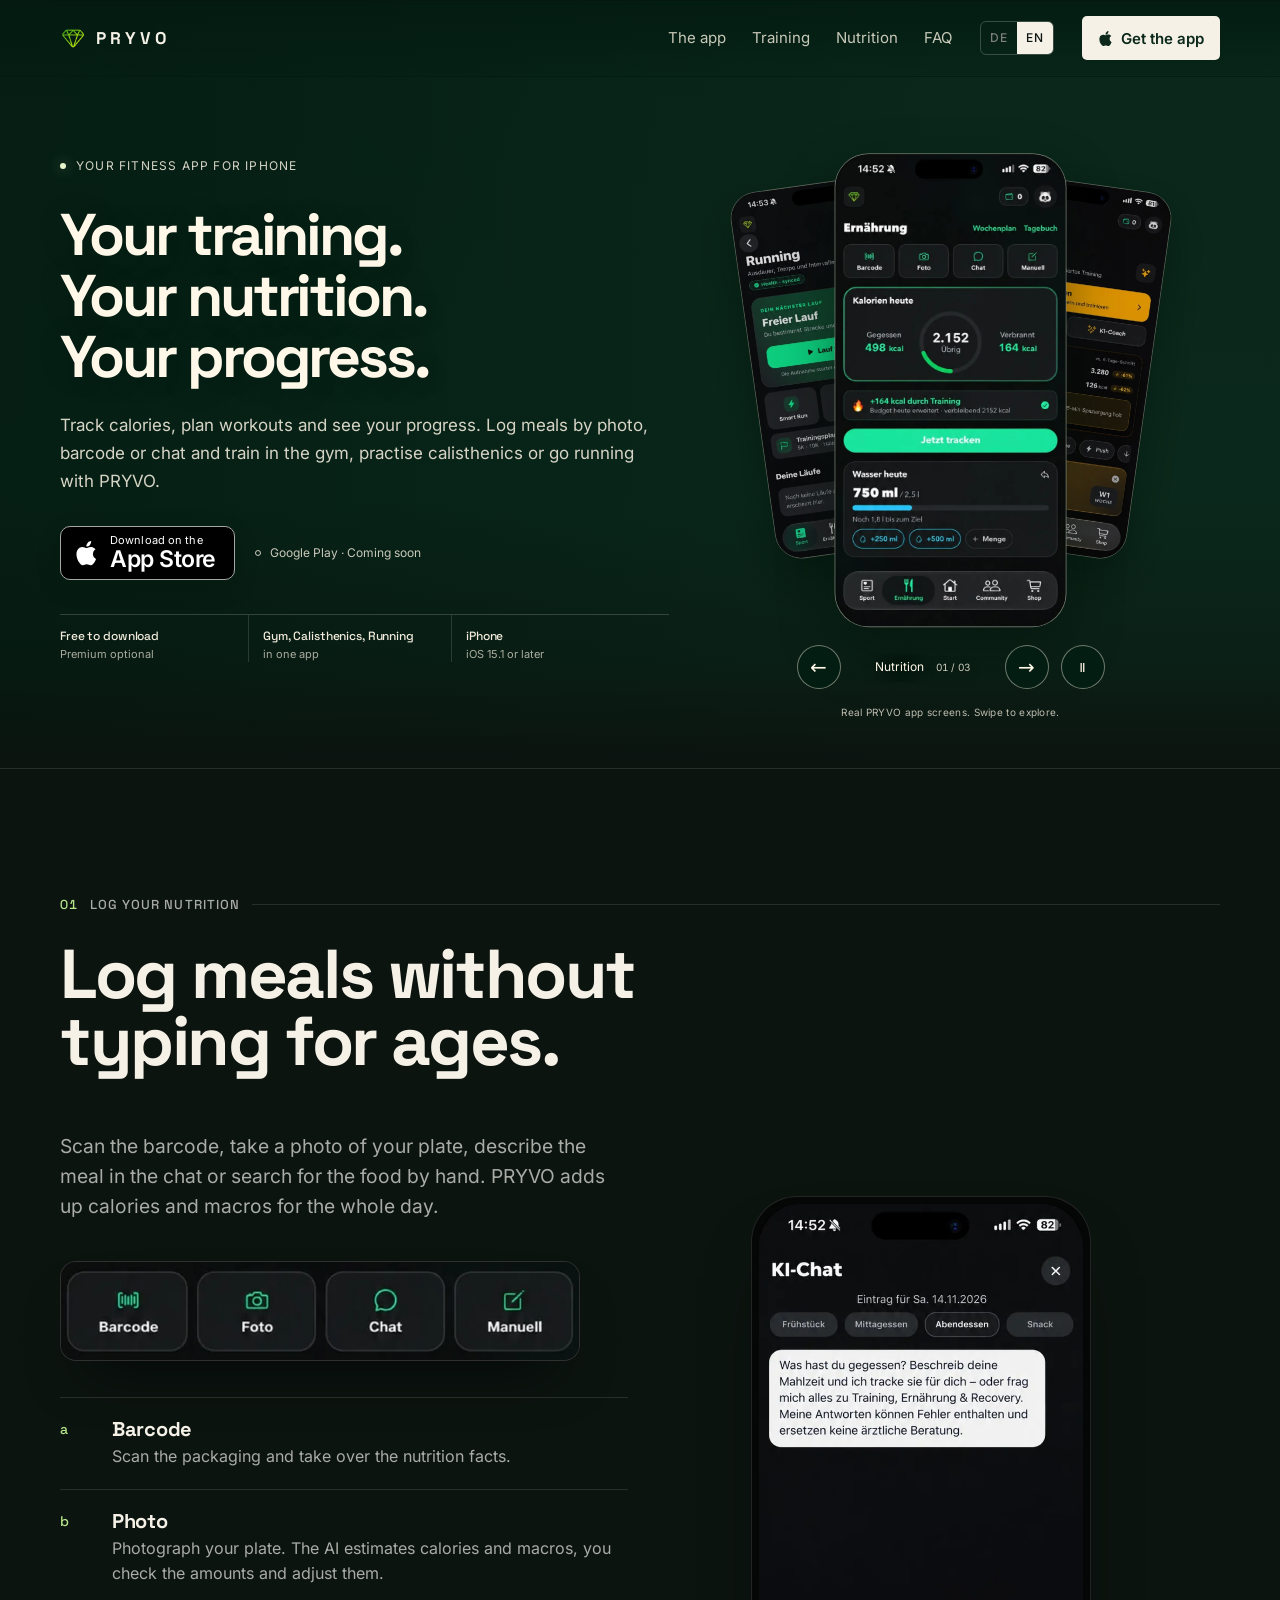
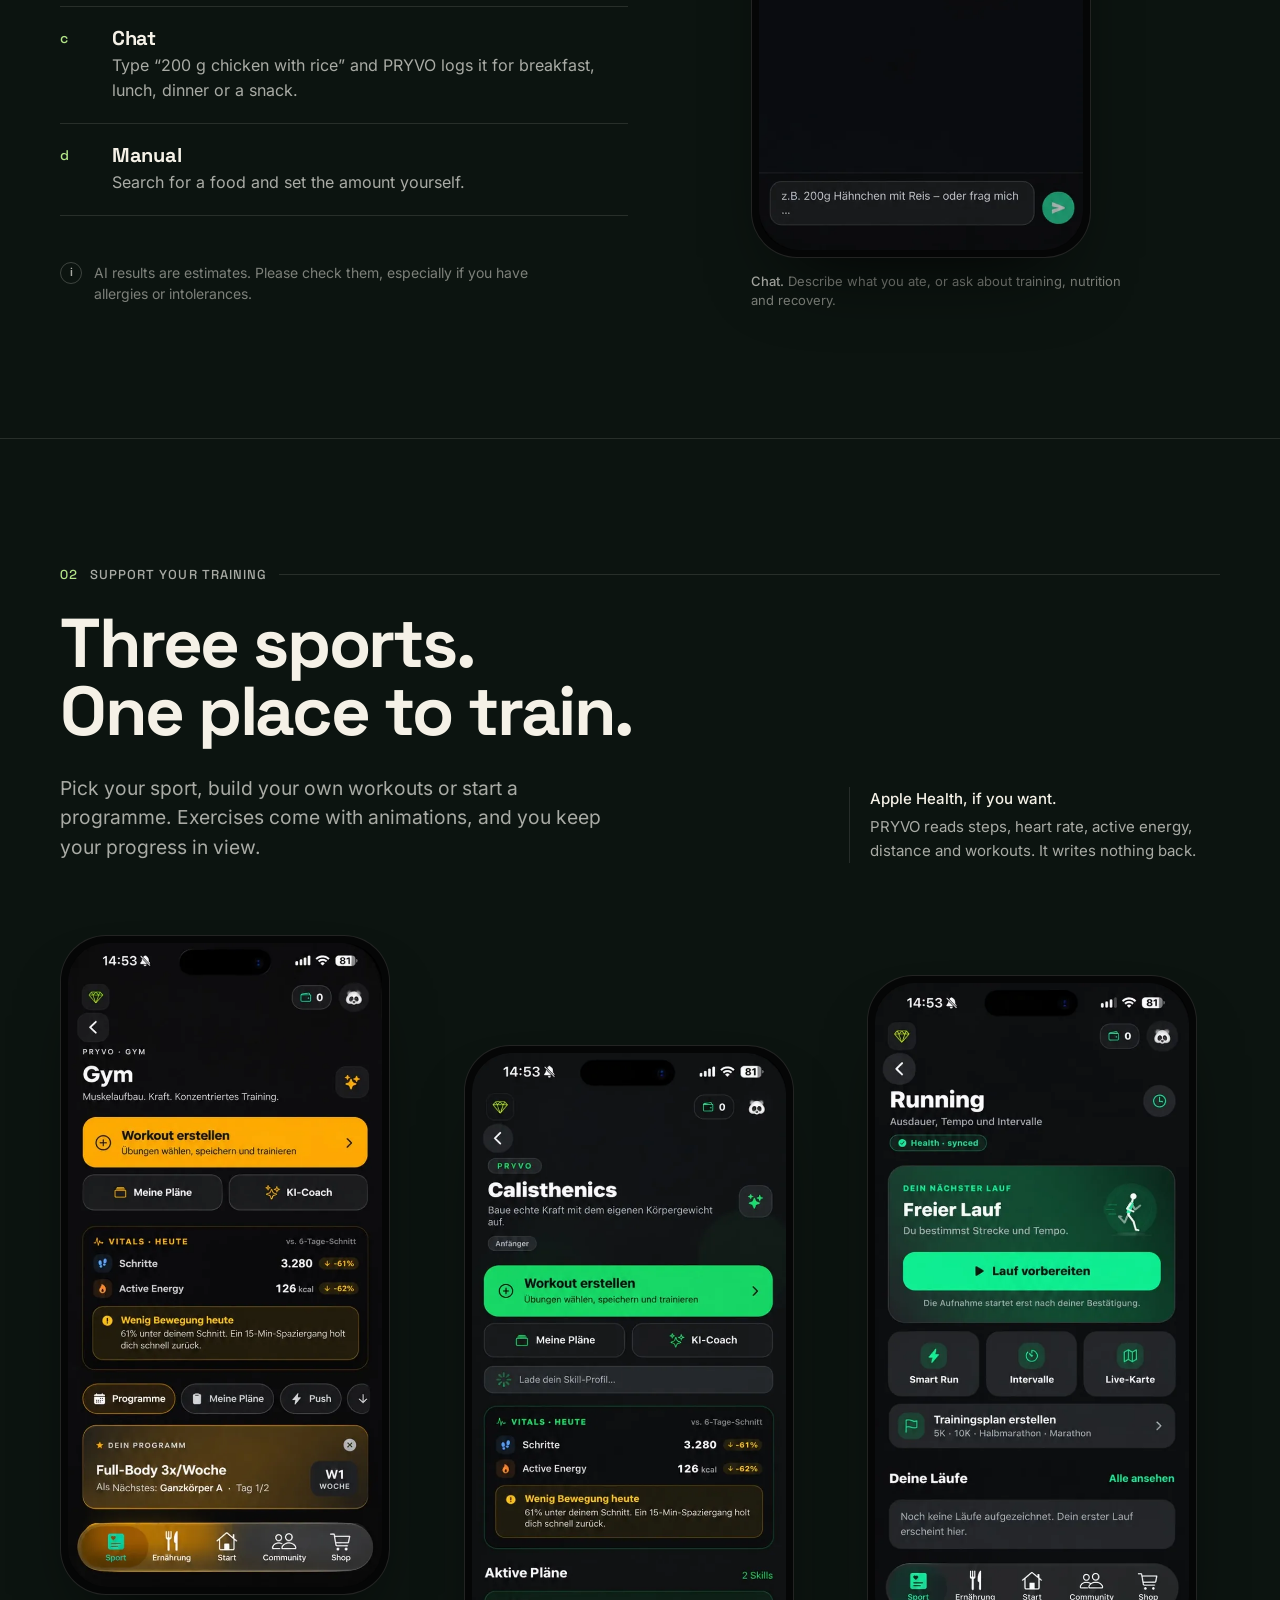
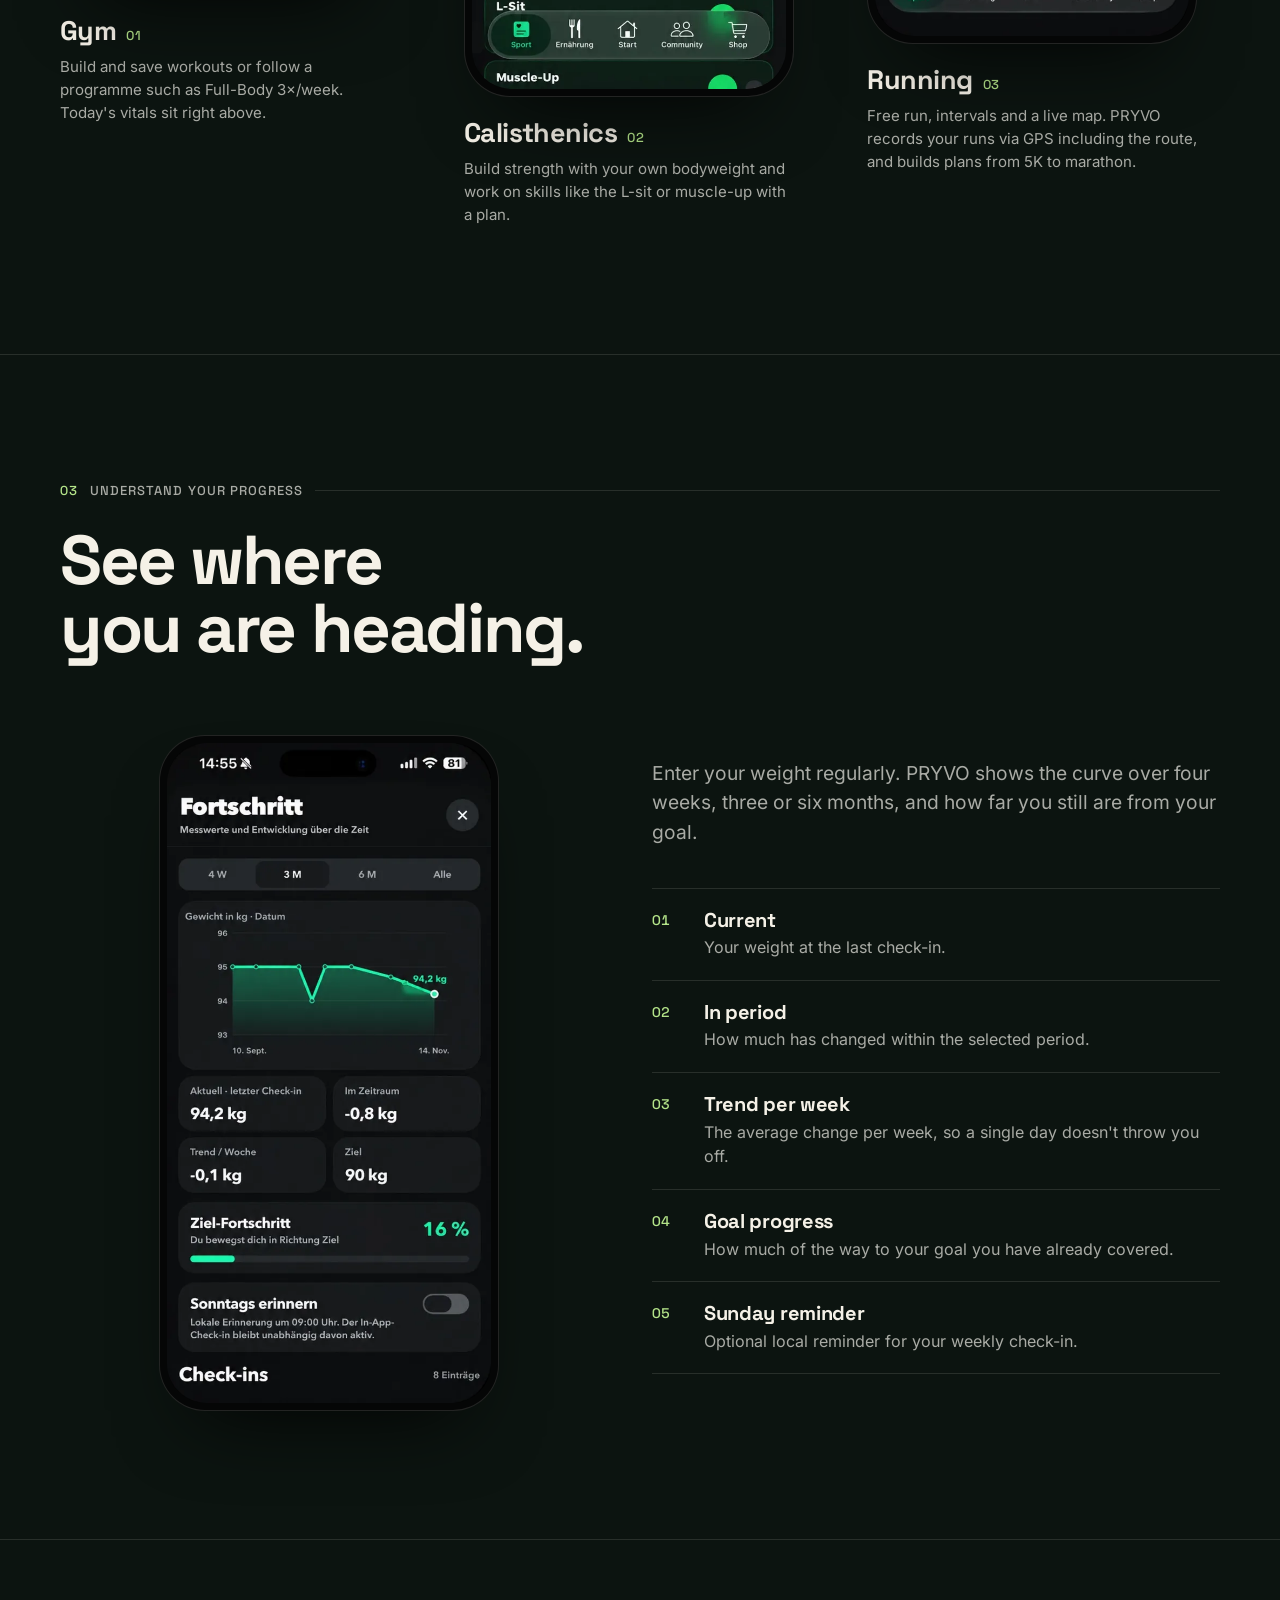
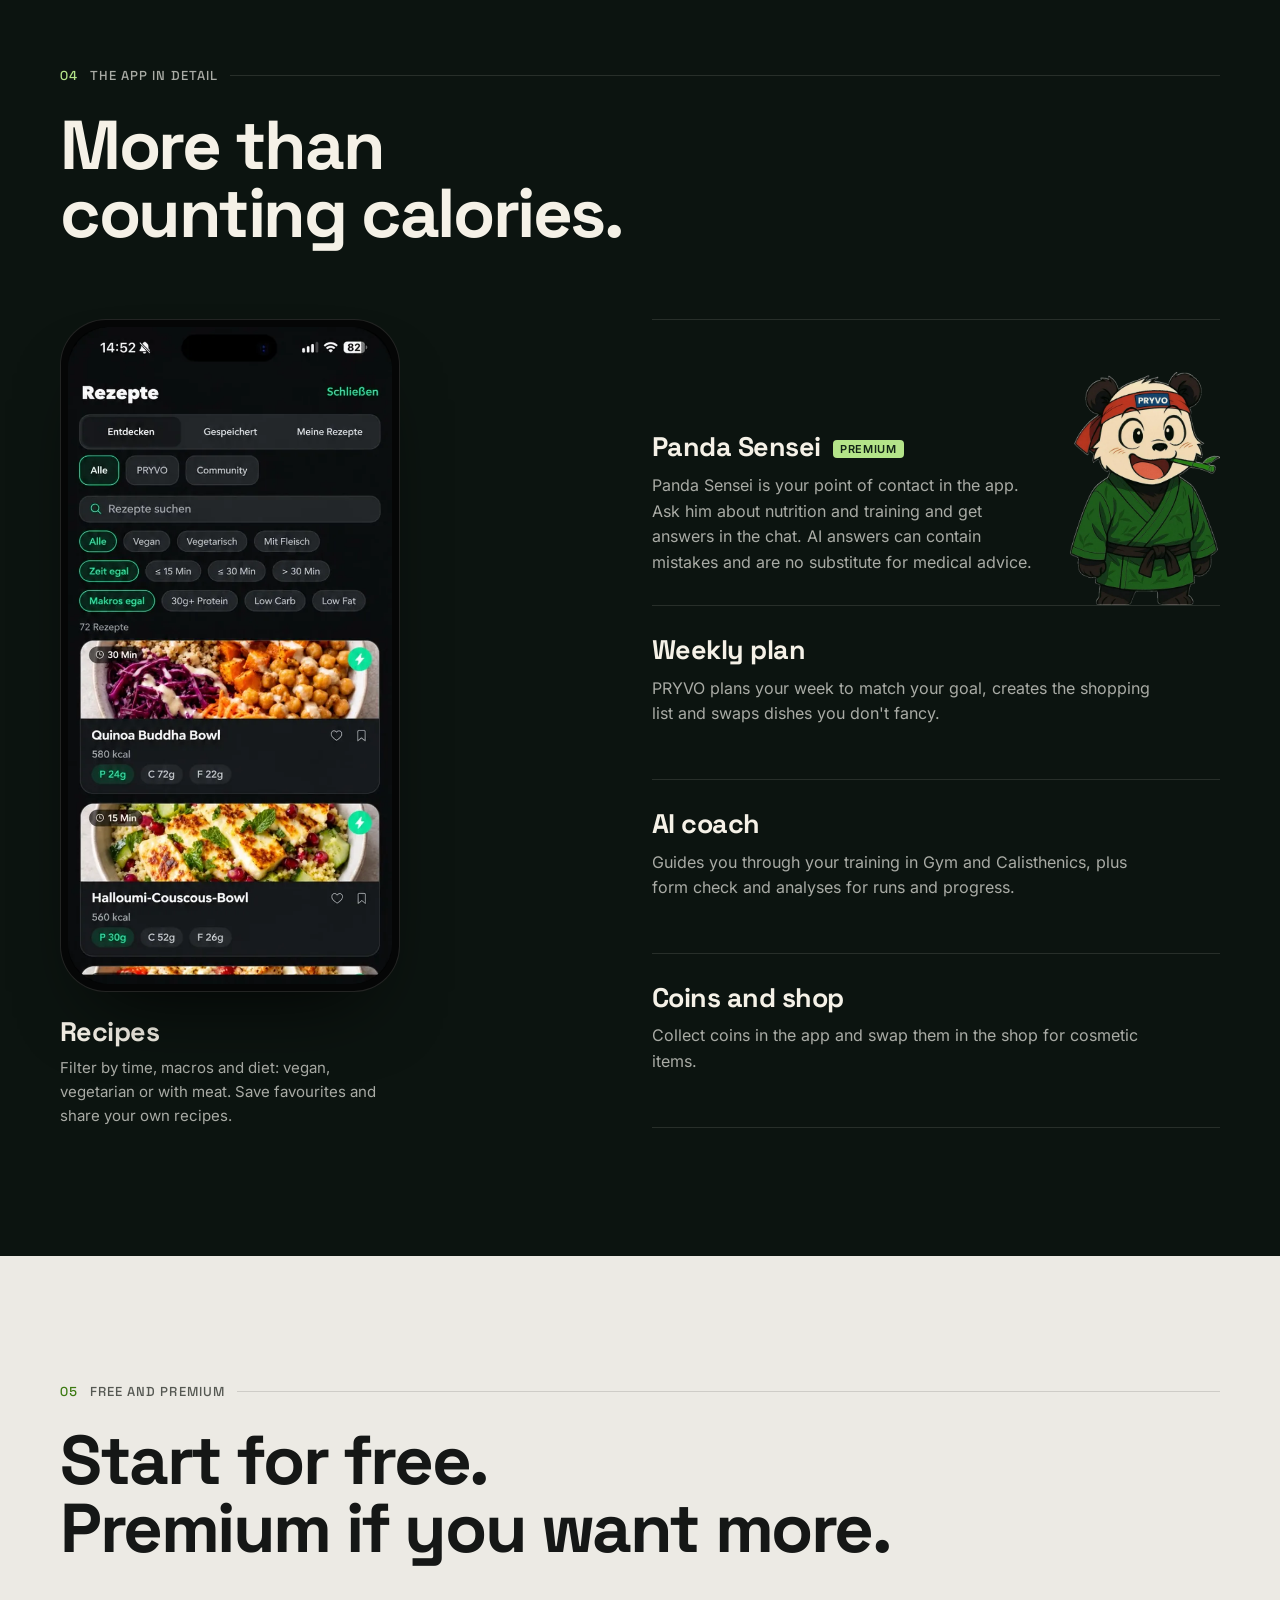
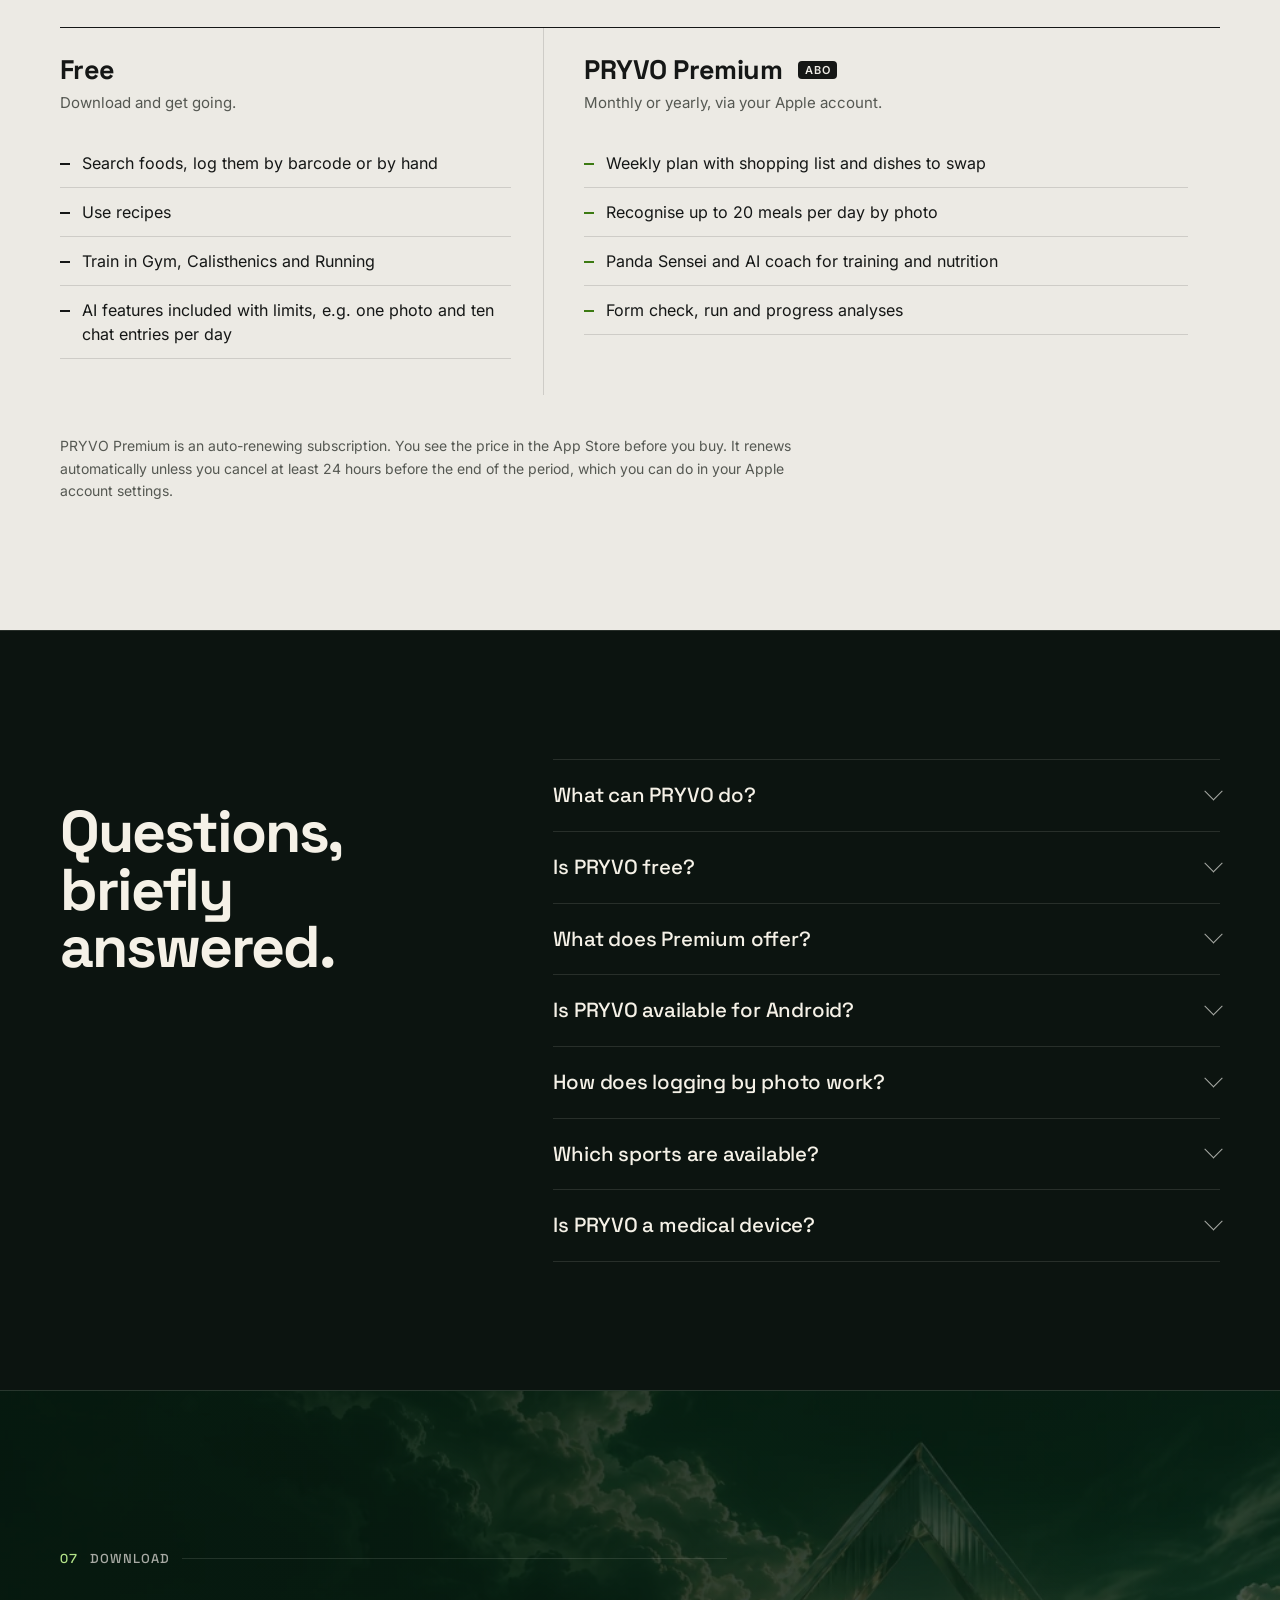
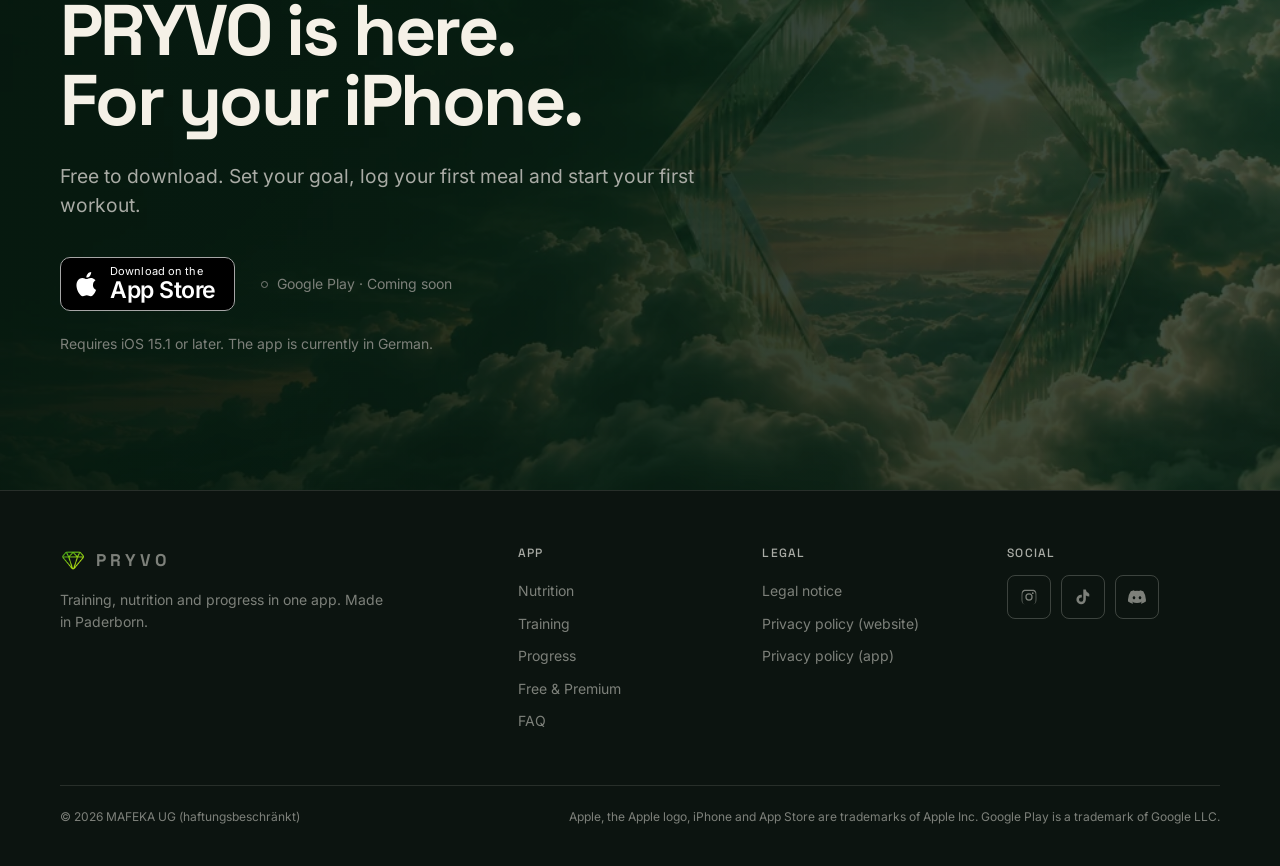
==== commit b839603b: "Fix HTTP and www redirects found by the Seobility audit" ====
--- a/en/index.html
+++ b/en/index.html
@@ -474,9 +474,9 @@
   </picture>
   <div class="wrap hero-layout">
     <div class="hero-copy">
-      <p class="kicker"><i aria-hidden="true"></i><span data-en="Now available for iPhone">Now available for iPhone</span></p>
+      <p class="kicker"><i aria-hidden="true"></i><span data-en="Your fitness app for iPhone">Your fitness app for iPhone</span></p>
       <h1 id="hero-title" data-en="<span>Your training.</span><span>Your nutrition.</span><span>Your progress.</span>"><span>Your training.</span><span>Your nutrition.</span><span>Your progress.</span></h1>
-      <p class="lead" data-en="Log calories by photo, barcode or chat. Train in the gym, practise calisthenics or go running and keep your progress in view – all in one app.">Log calories by photo, barcode or chat. Train in the gym, practise calisthenics or go running and keep your progress in view – all in one app.</p>
+      <p class="lead" data-en="Track calories, plan workouts and see your progress. Log meals by photo, barcode or chat and train in the gym, practise calisthenics or go running with PRYVO.">Track calories, plan workouts and see your progress. Log meals by photo, barcode or chat and train in the gym, practise calisthenics or go running with PRYVO.</p>
       <div class="store">
         <a class="badge" href="https://apps.apple.com/de/app/pryvo/id6797687805" target="_blank" rel="noopener" aria-label="Download PRYVO on the App Store" data-en-aria="Download PRYVO on the App Store">
           <svg viewBox="0 0 24 28" aria-hidden="true"><path d="M17.56 14.86c-.03-2.86 2.34-4.24 2.44-4.31-1.33-1.95-3.4-2.21-4.14-2.24-1.76-.18-3.44 1.04-4.33 1.04-.9 0-2.27-1.01-3.73-.99-1.92.03-3.69 1.12-4.68 2.84-2 3.46-.51 8.58 1.43 11.39.95 1.37 2.08 2.92 3.56 2.86 1.43-.06 1.97-.92 3.7-.92 1.72 0 2.21.92 3.72.89 1.54-.03 2.51-1.4 3.45-2.78 1.09-1.59 1.54-3.13 1.56-3.21-.03-.01-2.99-1.15-3.02-4.56zM14.72 6.46c.79-.96 1.32-2.28 1.17-3.6-1.13.05-2.5.75-3.31 1.7-.73.84-1.37 2.19-1.2 3.48 1.26.1 2.55-.64 3.34-1.58z"></path></svg>
@@ -975,4 +975,5 @@
 </script>
 
 
+
 </body></html>
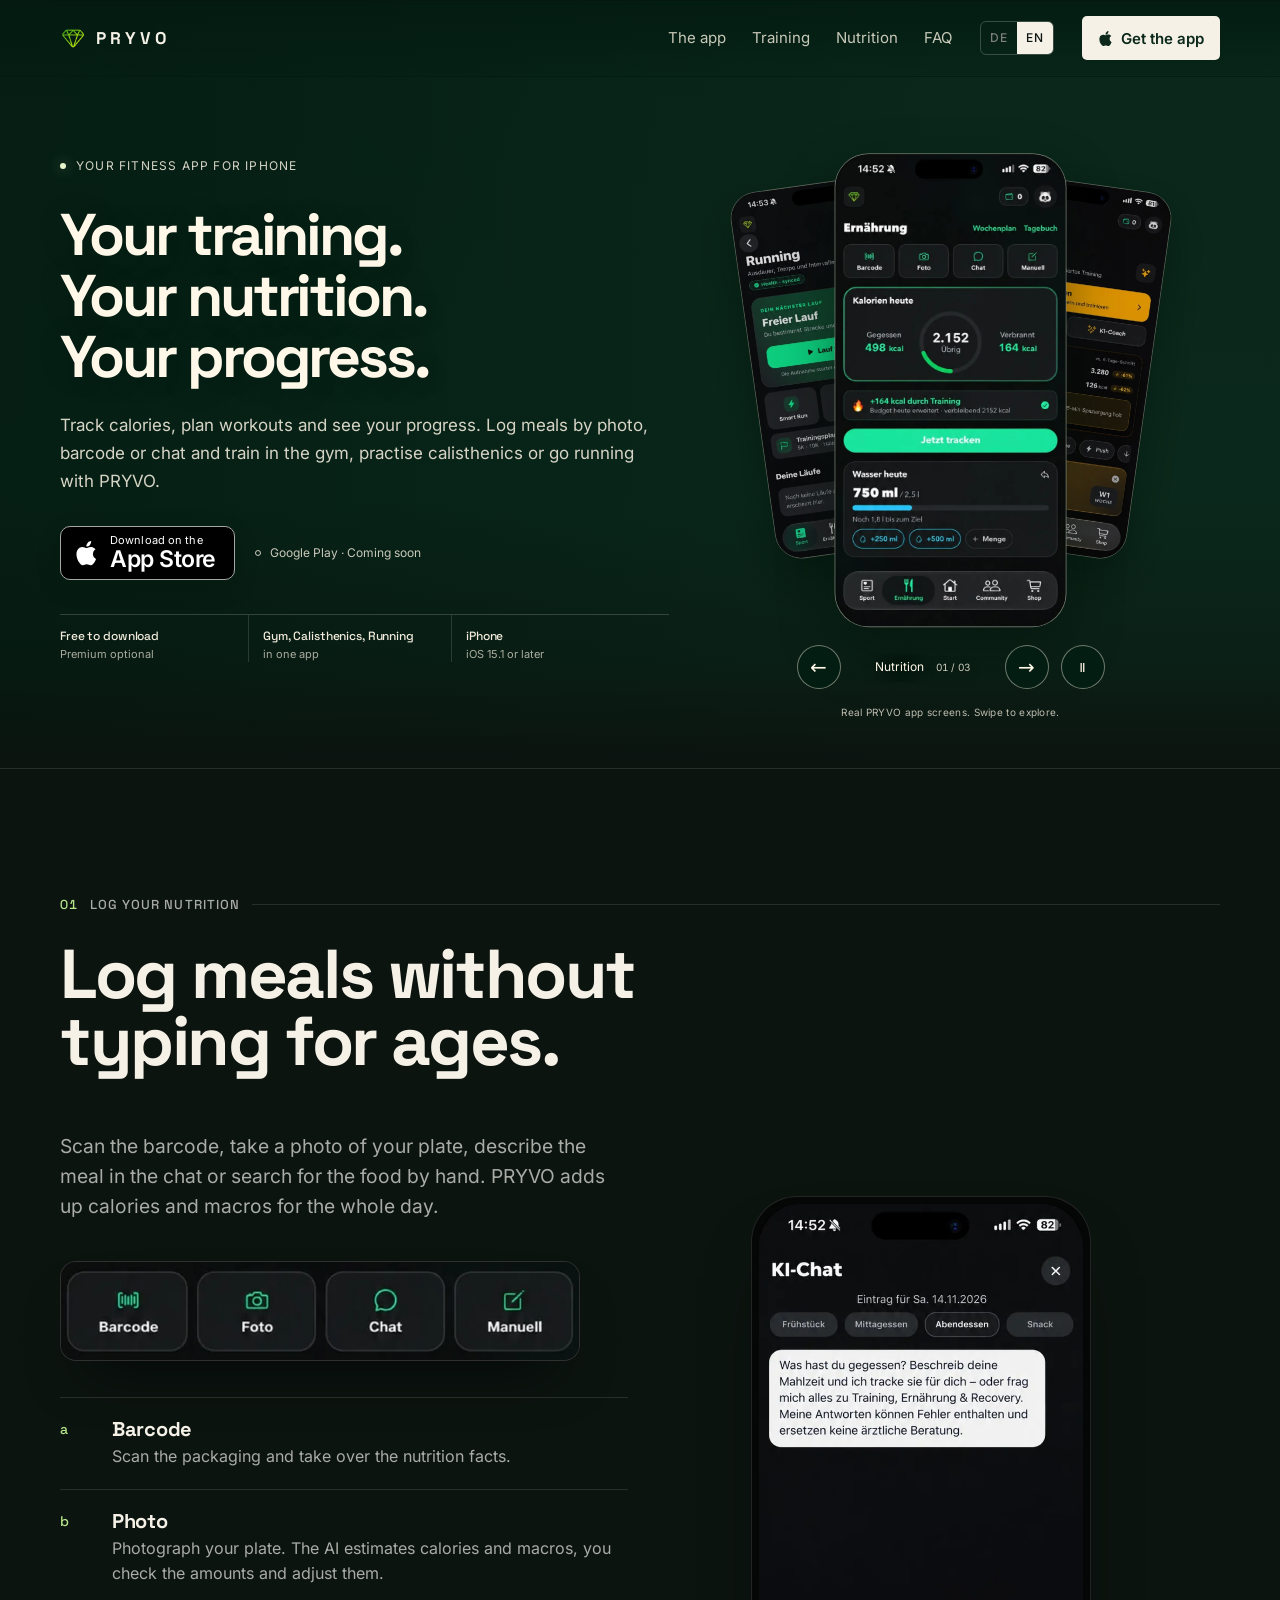
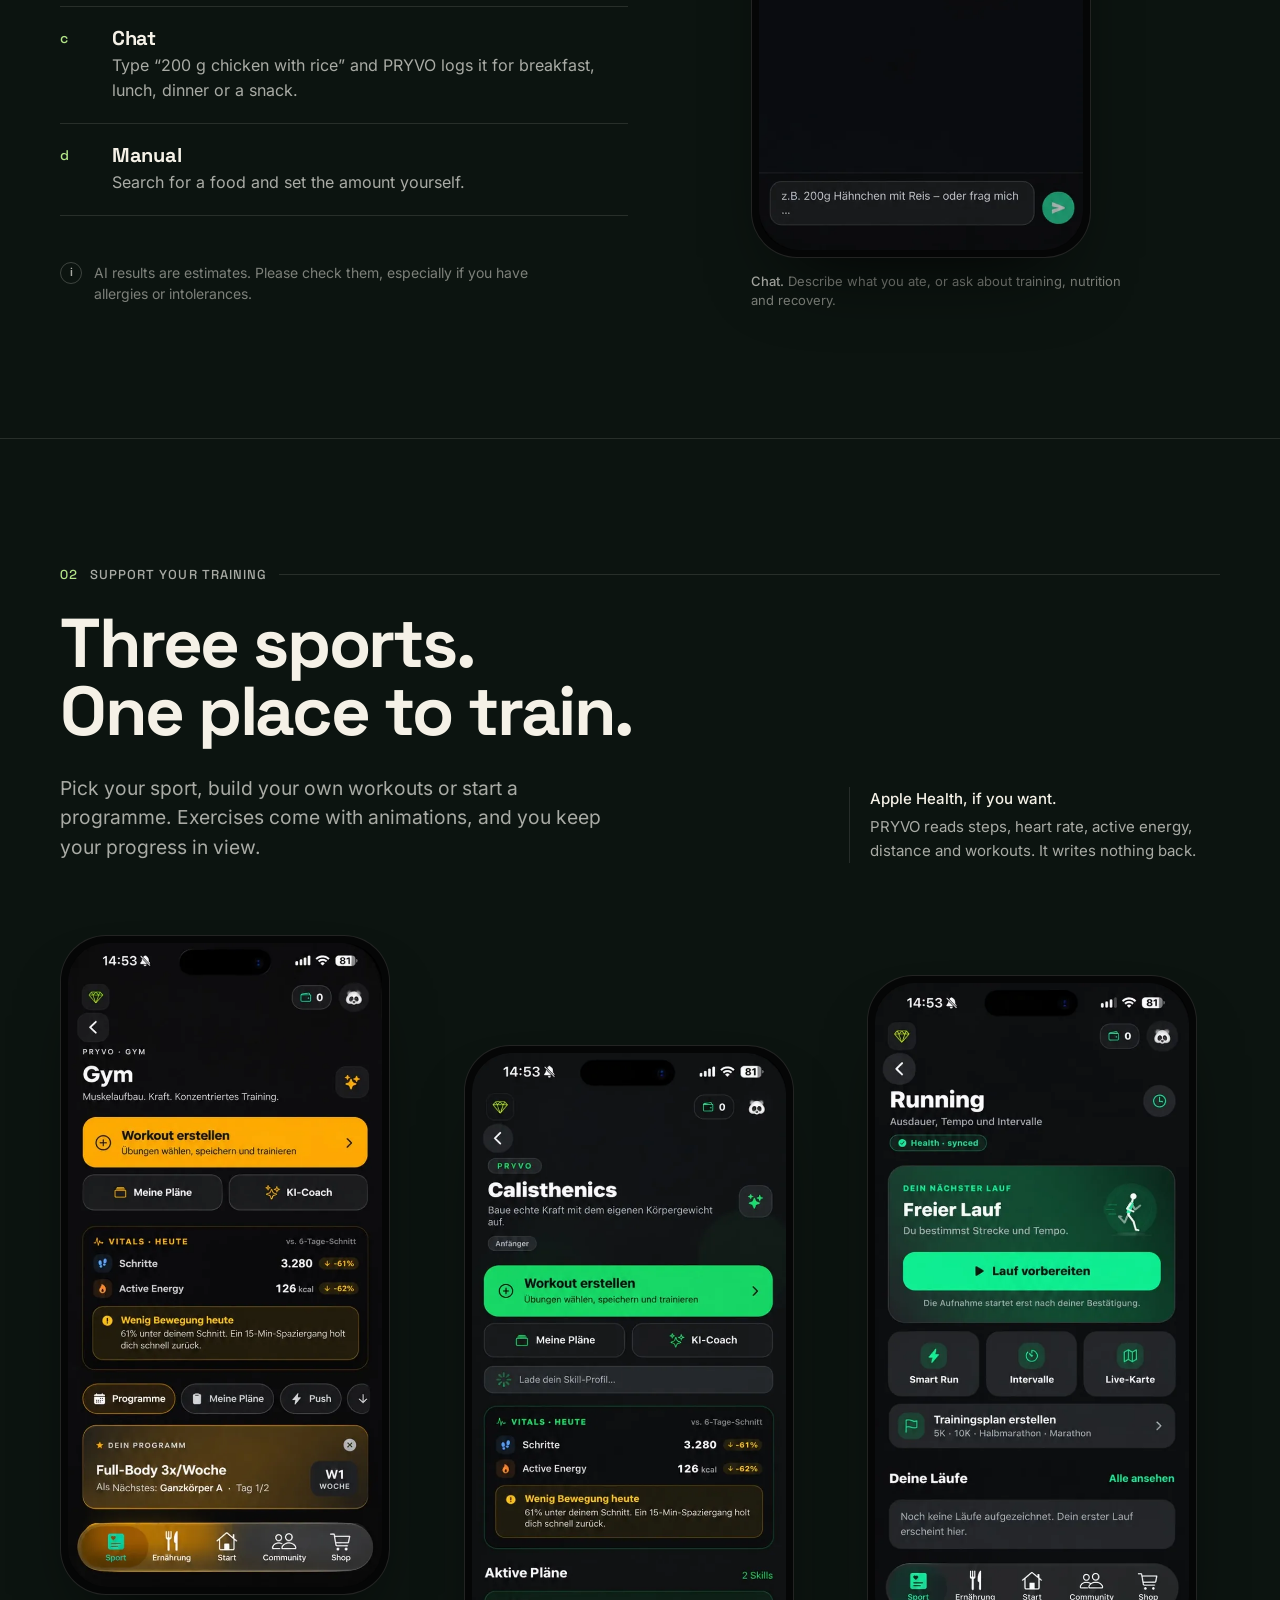
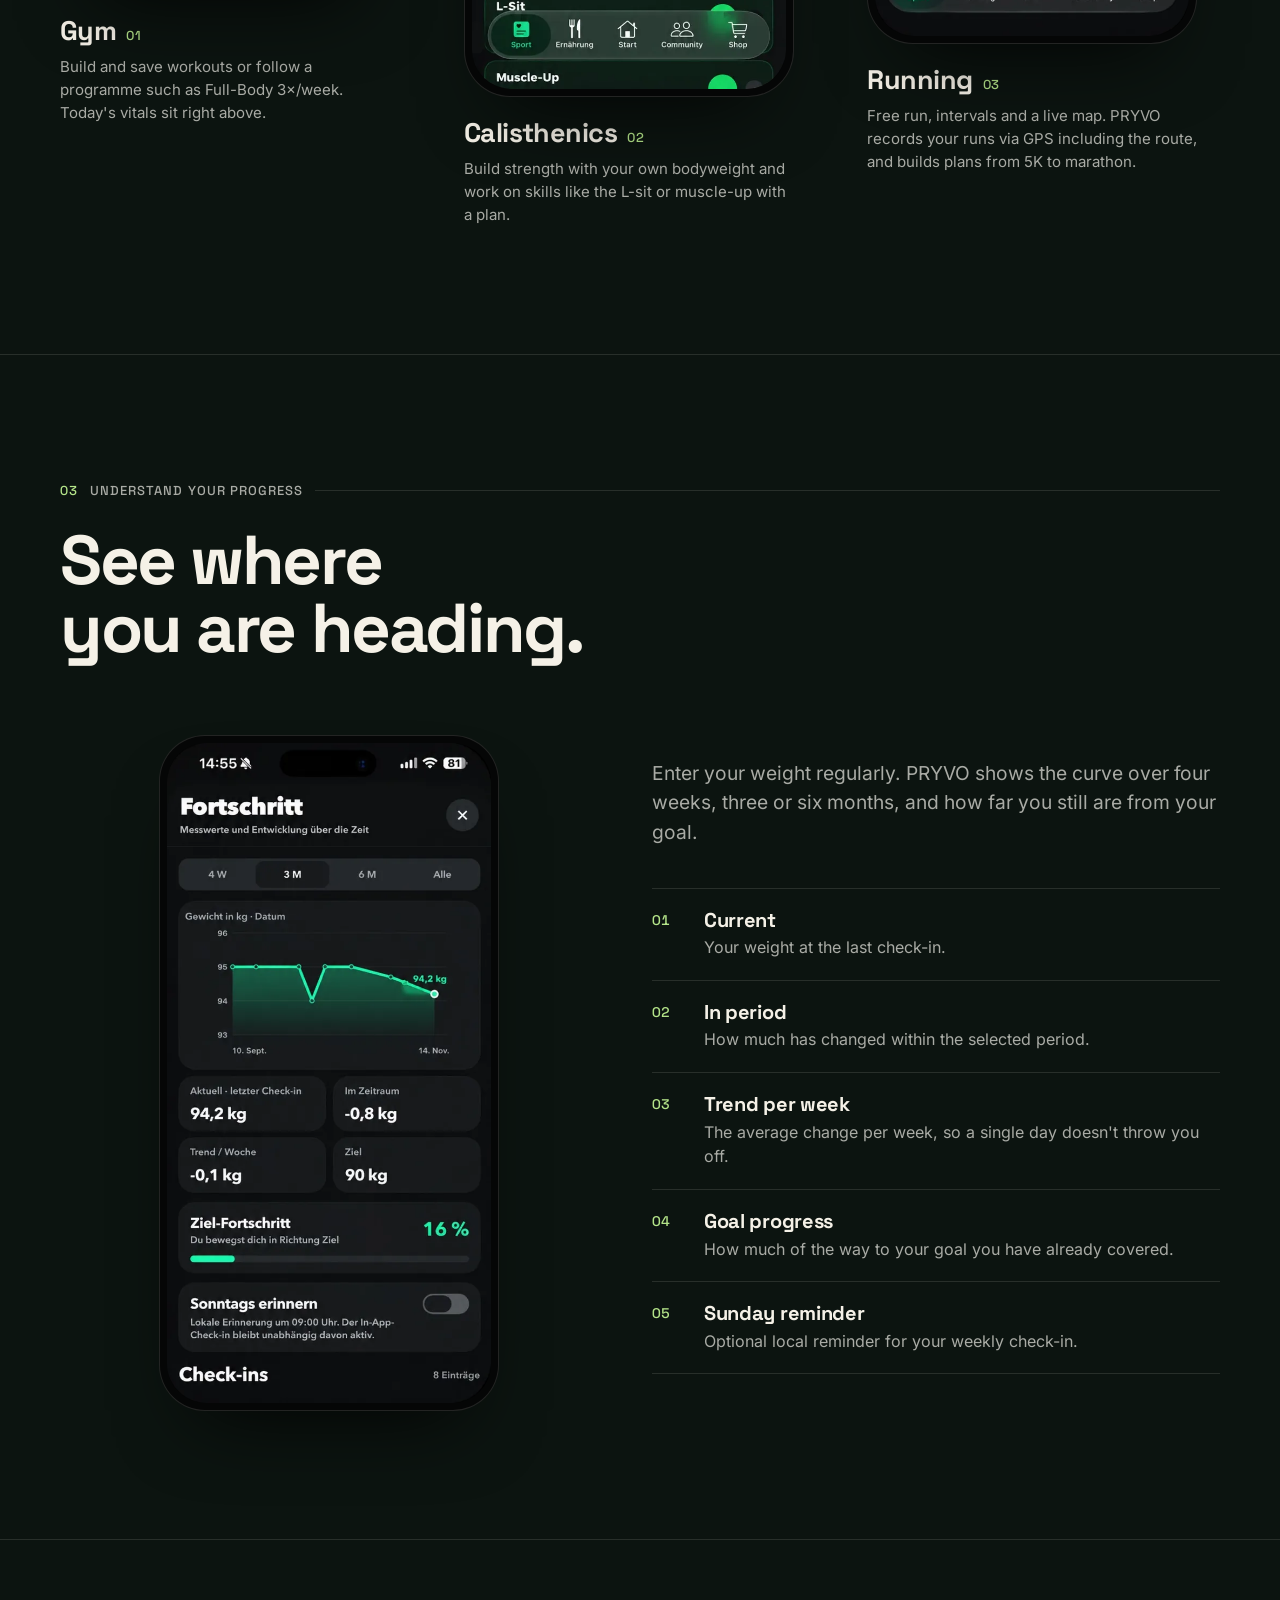
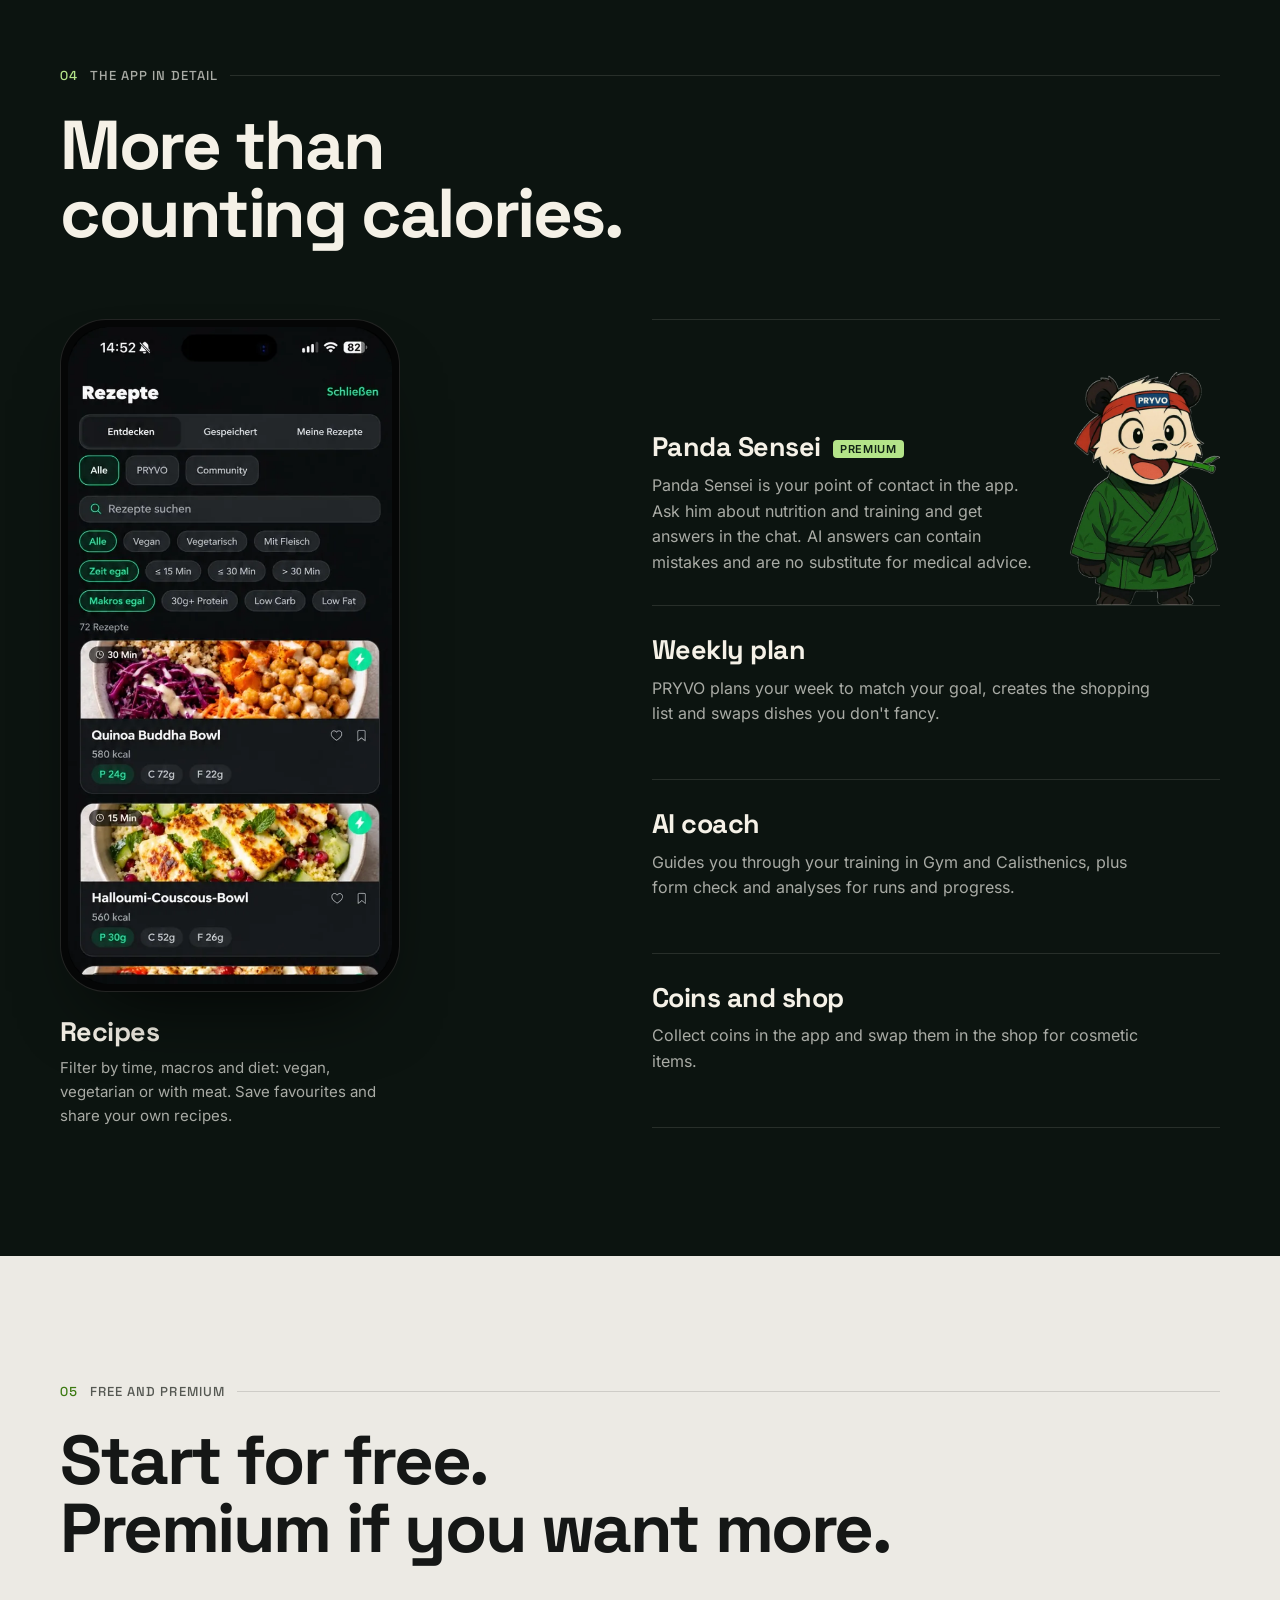
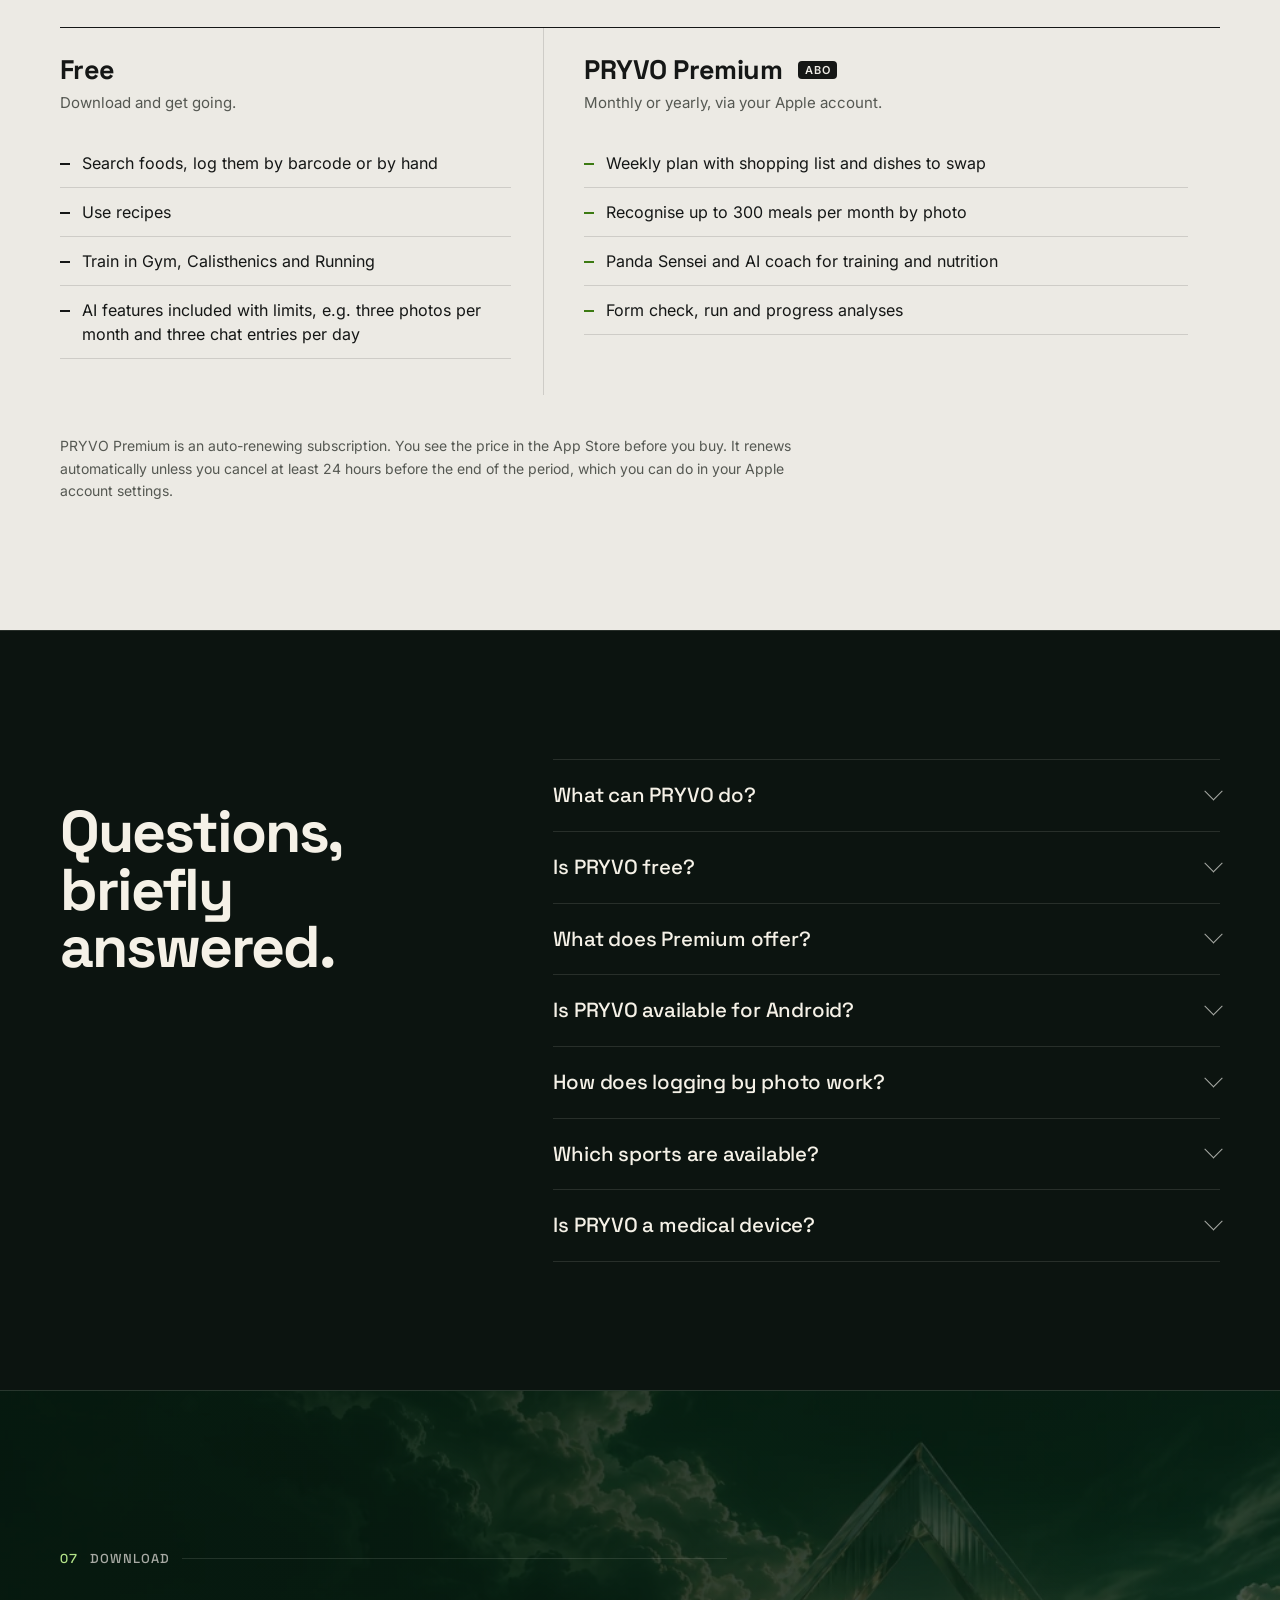
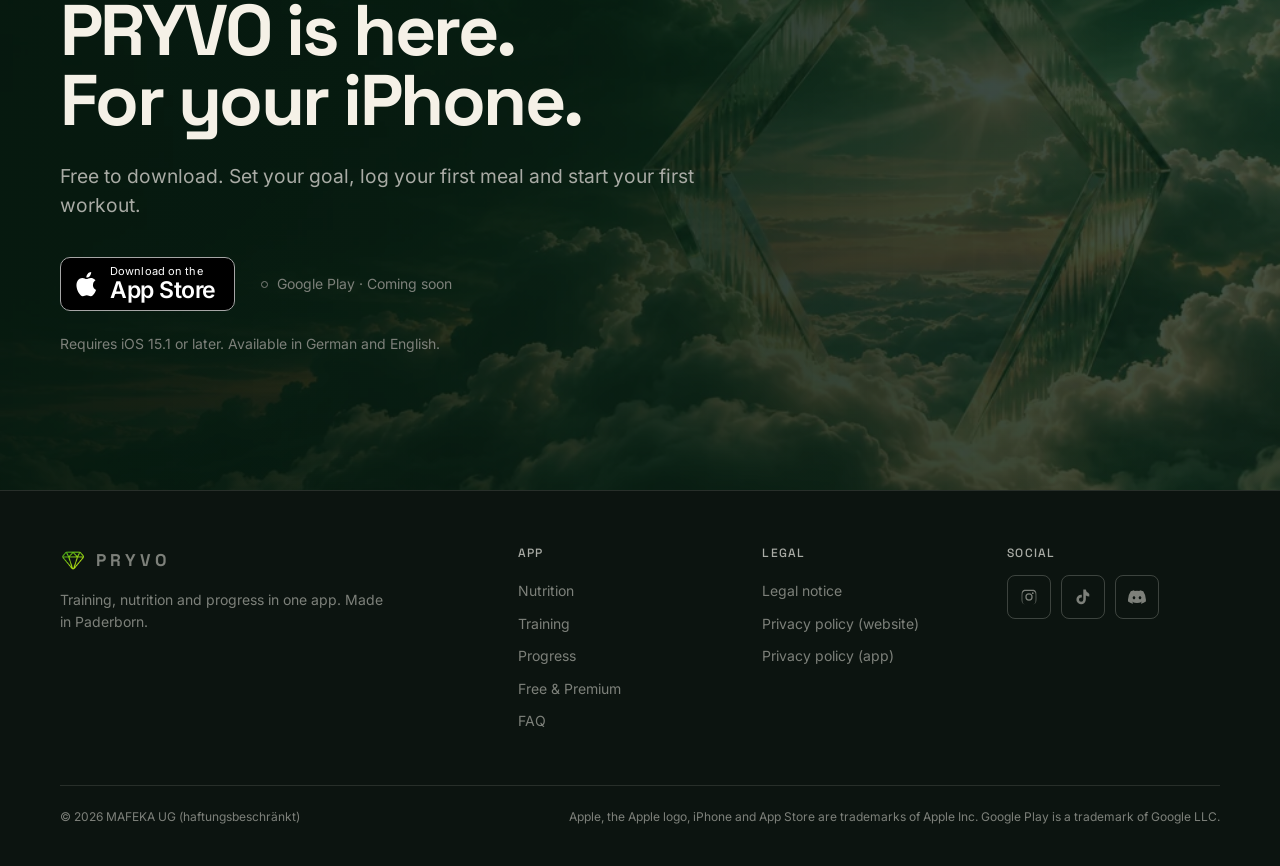
==== commit a089e811: "Align free and Premium AI limits with the App Store Update German and English pricing, FAQs and matc" ====
--- a/en/index.html
+++ b/en/index.html
@@ -2,7 +2,7 @@
 <meta charset="UTF-8">
 <meta name="viewport" content="width=device-width, initial-scale=1">
 <title>PRYVO: Calorie Counter &amp; Workout Planner | iPhone App</title>
-<meta name="description" content="Log food by photo, barcode or chat. Train in the gym, practise calisthenics and track your runs and progress. Download PRYVO free for iPhone. App in German.">
+<meta name="description" content="Log food by photo, barcode or chat. Train in the gym, practise calisthenics and track your runs and progress. Download PRYVO free for iPhone. Available in German and English.">
 <meta name="author" content="MAFEKA UG (haftungsbeschränkt)">
 <meta name="theme-color" content="#0a281b">
 <meta name="apple-itunes-app" content="app-id=6797687805">
@@ -18,7 +18,7 @@
 <meta property="og:site_name" content="PRYVO">
 <meta property="og:url" content="https://pryvo.de/en/">
 <meta property="og:title" content="PRYVO: Calorie Counter &amp; Workout Planner | iPhone App">
-<meta property="og:description" content="Log food by photo, barcode or chat. Train in the gym, practise calisthenics and track your runs and progress. Download PRYVO free for iPhone. App in German.">
+<meta property="og:description" content="Log food by photo, barcode or chat. Train in the gym, practise calisthenics and track your runs and progress. Download PRYVO free for iPhone. Available in German and English.">
 <meta property="og:image" content="https://pryvo.de/assets/img/og-image.jpg">
 <meta property="og:image:width" content="1200">
 <meta property="og:image:height" content="630">
@@ -27,7 +27,7 @@
 <meta property="og:locale:alternate" content="de_DE">
 <meta name="twitter:card" content="summary_large_image">
 <meta name="twitter:title" content="PRYVO: Calorie Counter &amp; Workout Planner | iPhone App">
-<meta name="twitter:description" content="Log food by photo, barcode or chat. Train in the gym, practise calisthenics and track your runs and progress. Download PRYVO free for iPhone. App in German.">
+<meta name="twitter:description" content="Log food by photo, barcode or chat. Train in the gym, practise calisthenics and track your runs and progress. Download PRYVO free for iPhone. Available in German and English.">
 <meta name="twitter:image" content="https://pryvo.de/assets/img/og-image.jpg">
 <link rel="icon" type="image/webp" href="/assets/img/logo.webp">
 <link rel="apple-touch-icon" href="/assets/img/apple-touch-icon.png">
@@ -68,7 +68,7 @@
       "alternateName": "PRYVO – Kalorien, Training & KI-Coach",
       "operatingSystem": "iOS 15.1+",
       "applicationCategory": "HealthApplication",
-      "description": "Log calories and meals and train in the gym, calisthenics or running. PRYVO brings nutrition, training and progress into one iPhone app. The app is currently in German.",
+      "description": "Log calories and meals and train in the gym, calisthenics or running. PRYVO brings nutrition, training and progress into one iPhone app. Available in German and English.",
       "url": "https://pryvo.de/",
       "downloadUrl": "https://apps.apple.com/de/app/pryvo/id6797687805",
       "installUrl": "https://apps.apple.com/de/app/pryvo/id6797687805",
@@ -86,14 +86,17 @@
       "publisher": {
         "@id": "https://pryvo.de/#org"
       },
-      "inLanguage": "de"
+      "inLanguage": [
+        "de",
+        "en"
+      ]
     },
     {
       "@type": "WebPage",
       "@id": "https://pryvo.de/en/#webpage",
       "url": "https://pryvo.de/en/",
       "name": "PRYVO: Calorie Counter & Workout Planner | iPhone App",
-      "description": "Log food by photo, barcode or chat. Train in the gym, practise calisthenics and track your runs and progress. Download PRYVO free for iPhone. App in German.",
+      "description": "Log food by photo, barcode or chat. Train in the gym, practise calisthenics and track your runs and progress. Download PRYVO free for iPhone. Available in German and English.",
       "inLanguage": "en",
       "isPartOf": {
         "@id": "https://pryvo.de/#website"
@@ -123,7 +126,7 @@
           "name": "Is PRYVO free?",
           "acceptedAnswer": {
             "@type": "Answer",
-            "text": "Yes. PRYVO is free to download. Searching foods, logging by barcode or by hand, using recipes and training work without a subscription. AI features are included with limits, for example one photo and ten chat entries per day."
+            "text": "Yes. PRYVO is free to download. Searching foods, logging by barcode or by hand, using recipes and training work without a subscription. AI features are included with limits, for example three photos per month and three chat entries per day."
           }
         },
         {
@@ -131,7 +134,7 @@
           "name": "What does Premium offer?",
           "acceptedAnswer": {
             "@type": "Answer",
-            "text": "The weekly plan with shopping list and dishes to swap, recognition of up to 20 meals per day by photo, Panda Sensei and the AI coach for training and nutrition, plus form check, run and progress analyses. Premium is a monthly or yearly subscription; you see the price in the App Store before you buy."
+            "text": "The weekly plan with shopping list and dishes to swap, recognition of up to 300 meals per month by photo, Panda Sensei and the AI coach for training and nutrition, plus form check, run and progress analyses. Premium is a monthly or yearly subscription; you see the price in the App Store before you buy."
           }
         },
         {
@@ -147,7 +150,7 @@
           "name": "How does logging by photo work?",
           "acceptedAnswer": {
             "@type": "Answer",
-            "text": "You take a photo of your plate, the AI recognises the meal and estimates calories and macros. The result is an estimate: check the amounts and adjust them if needed, especially if you have allergies or intolerances. One photo per day is included for free, up to 20 with Premium."
+            "text": "You take a photo of your plate, the AI recognises the meal and estimates calories and macros. The result is an estimate: check the amounts and adjust them if needed, especially if you have allergies or intolerances. Three photos per month are included for free, with up to 300 photo recognitions per month with Premium."
           }
         },
         {
@@ -163,7 +166,7 @@
           "name": "Is PRYVO a medical device?",
           "acceptedAnswer": {
             "@type": "Answer",
-            "text": "No. PRYVO is not a medical device and does not replace medical advice. Please note: the app itself is currently in German."
+            "text": "No. PRYVO is not a medical device and does not replace medical advice."
           }
         }
       ]
@@ -639,7 +642,7 @@
           <li data-en="Search foods, log them by barcode or by hand">Search foods, log them by barcode or by hand</li>
           <li data-en="Use recipes">Use recipes</li>
           <li data-en="Train in Gym, Calisthenics and Running">Train in Gym, Calisthenics and Running</li>
-          <li data-en="AI features included with limits, e.g. one photo and ten chat entries per day">AI features included with limits, e.g. one photo and ten chat entries per day</li>
+          <li data-en="AI features included with limits, e.g. three photos per month and three chat entries per day">AI features included with limits, e.g. three photos per month and three chat entries per day</li>
         </ul>
       </div>
       <div class="plan pro">
@@ -647,7 +650,7 @@
         <p class="sub" data-en="Monthly or yearly, via your Apple account.">Monthly or yearly, via your Apple account.</p>
         <ul>
           <li data-en="Weekly plan with shopping list and dishes to swap">Weekly plan with shopping list and dishes to swap</li>
-          <li data-en="Recognise up to 20 meals per day by photo">Recognise up to 20 meals per day by photo</li>
+          <li data-en="Recognise up to 300 meals per month by photo">Recognise up to 300 meals per month by photo</li>
           <li data-en="Panda Sensei and AI coach for training and nutrition">Panda Sensei and AI coach for training and nutrition</li>
           <li data-en="Form check, run and progress analyses">Form check, run and progress analyses</li>
         </ul>
@@ -666,12 +669,12 @@
     </div>
     <div class="faq-list rv">
       <details><summary data-en="What can PRYVO do?">What can PRYVO do?</summary><p data-en="PRYVO brings nutrition and training into one app. You log meals by barcode, photo, chat or by hand, train in Gym, Calisthenics or Running and see how your weight and goals develop.">PRYVO brings nutrition and training into one app. You log meals by barcode, photo, chat or by hand, train in Gym, Calisthenics or Running and see how your weight and goals develop.</p></details>
-      <details><summary data-en="Is PRYVO free?">Is PRYVO free?</summary><p data-en="Yes. PRYVO is free to download. Searching foods, logging by barcode or by hand, using recipes and training work without a subscription. AI features are included with limits, for example one photo and ten chat entries per day.">Yes. PRYVO is free to download. Searching foods, logging by barcode or by hand, using recipes and training work without a subscription. AI features are included with limits, for example one photo and ten chat entries per day.</p></details>
-      <details><summary data-en="What does Premium offer?">What does Premium offer?</summary><p data-en="The weekly plan with shopping list and dishes to swap, recognition of up to 20 meals per day by photo, Panda Sensei and the AI coach for training and nutrition, plus form check, run and progress analyses. Premium is a monthly or yearly subscription; you see the price in the App Store before you buy.">The weekly plan with shopping list and dishes to swap, recognition of up to 20 meals per day by photo, Panda Sensei and the AI coach for training and nutrition, plus form check, run and progress analyses. Premium is a monthly or yearly subscription; you see the price in the App Store before you buy.</p></details>
+      <details><summary data-en="Is PRYVO free?">Is PRYVO free?</summary><p data-en="Yes. PRYVO is free to download. Searching foods, logging by barcode or by hand, using recipes and training work without a subscription. AI features are included with limits, for example three photos per month and three chat entries per day.">Yes. PRYVO is free to download. Searching foods, logging by barcode or by hand, using recipes and training work without a subscription. AI features are included with limits, for example three photos per month and three chat entries per day.</p></details>
+      <details><summary data-en="What does Premium offer?">What does Premium offer?</summary><p data-en="The weekly plan with shopping list and dishes to swap, recognition of up to 300 meals per month by photo, Panda Sensei and the AI coach for training and nutrition, plus form check, run and progress analyses. Premium is a monthly or yearly subscription; you see the price in the App Store before you buy.">The weekly plan with shopping list and dishes to swap, recognition of up to 300 meals per month by photo, Panda Sensei and the AI coach for training and nutrition, plus form check, run and progress analyses. Premium is a monthly or yearly subscription; you see the price in the App Store before you buy.</p></details>
       <details><summary data-en="Is PRYVO available for Android?">Is PRYVO available for Android?</summary><p data-en="PRYVO is currently available for iPhone. The Android version for Google Play is coming soon.">PRYVO is currently available for iPhone. The Android version for Google Play is coming soon.</p></details>
-      <details><summary data-en="How does logging by photo work?">How does logging by photo work?</summary><p data-en="You take a photo of your plate, the AI recognises the meal and estimates calories and macros. The result is an estimate: check the amounts and adjust them if needed, especially if you have allergies or intolerances. One photo per day is included for free, up to 20 with Premium.">You take a photo of your plate, the AI recognises the meal and estimates calories and macros. The result is an estimate: check the amounts and adjust them if needed, especially if you have allergies or intolerances. One photo per day is included for free, up to 20 with Premium.</p></details>
+      <details><summary data-en="How does logging by photo work?">How does logging by photo work?</summary><p data-en="You take a photo of your plate, the AI recognises the meal and estimates calories and macros. The result is an estimate: check the amounts and adjust them if needed, especially if you have allergies or intolerances. Three photos per month are included for free, with up to 300 photo recognitions per month with Premium.">You take a photo of your plate, the AI recognises the meal and estimates calories and macros. The result is an estimate: check the amounts and adjust them if needed, especially if you have allergies or intolerances. Three photos per month are included for free, with up to 300 photo recognitions per month with Premium.</p></details>
       <details><summary data-en="Which sports are available?">Which sports are available?</summary><p data-en="Currently Gym, Calisthenics and Running. PRYVO records runs via GPS including the route.">Currently Gym, Calisthenics and Running. PRYVO records runs via GPS including the route.</p></details>
-      <details><summary data-en="Is PRYVO a medical device?">Is PRYVO a medical device?</summary><p data-en="No. PRYVO is not a medical device and does not replace medical advice. Please note: the app itself is currently in German.">No. PRYVO is not a medical device and does not replace medical advice. Please note: the app itself is currently in German.</p></details>
+      <details><summary data-en="Is PRYVO a medical device?">Is PRYVO a medical device?</summary><p data-en="No. PRYVO is not a medical device and does not replace medical advice.">No. PRYVO is not a medical device and does not replace medical advice.</p></details>
     </div>
   </div>
 </section>
@@ -690,7 +693,7 @@
         </a>
         <p class="android"><i aria-hidden="true"></i>Google Play · Coming soon</p>
       </div>
-      <p class="small rv" data-en="Requires iOS 15.1 or later. The app is currently in German.">Requires iOS 15.1 or later. The app is currently in German.</p>
+      <p class="small rv" data-en="Requires iOS 15.1 or later. Available in German and English.">Requires iOS 15.1 or later. Available in German and English.</p>
     </div>
     <div class="gem-stage" role="img" aria-label="Animated PRYVO logo" data-en-aria="Animated PRYVO logo">
       <canvas id="gemfx" aria-hidden="true"></canvas><canvas id="gemgl" aria-hidden="true"></canvas>
@@ -976,4 +979,5 @@
 
 
 
+
 </body></html>
